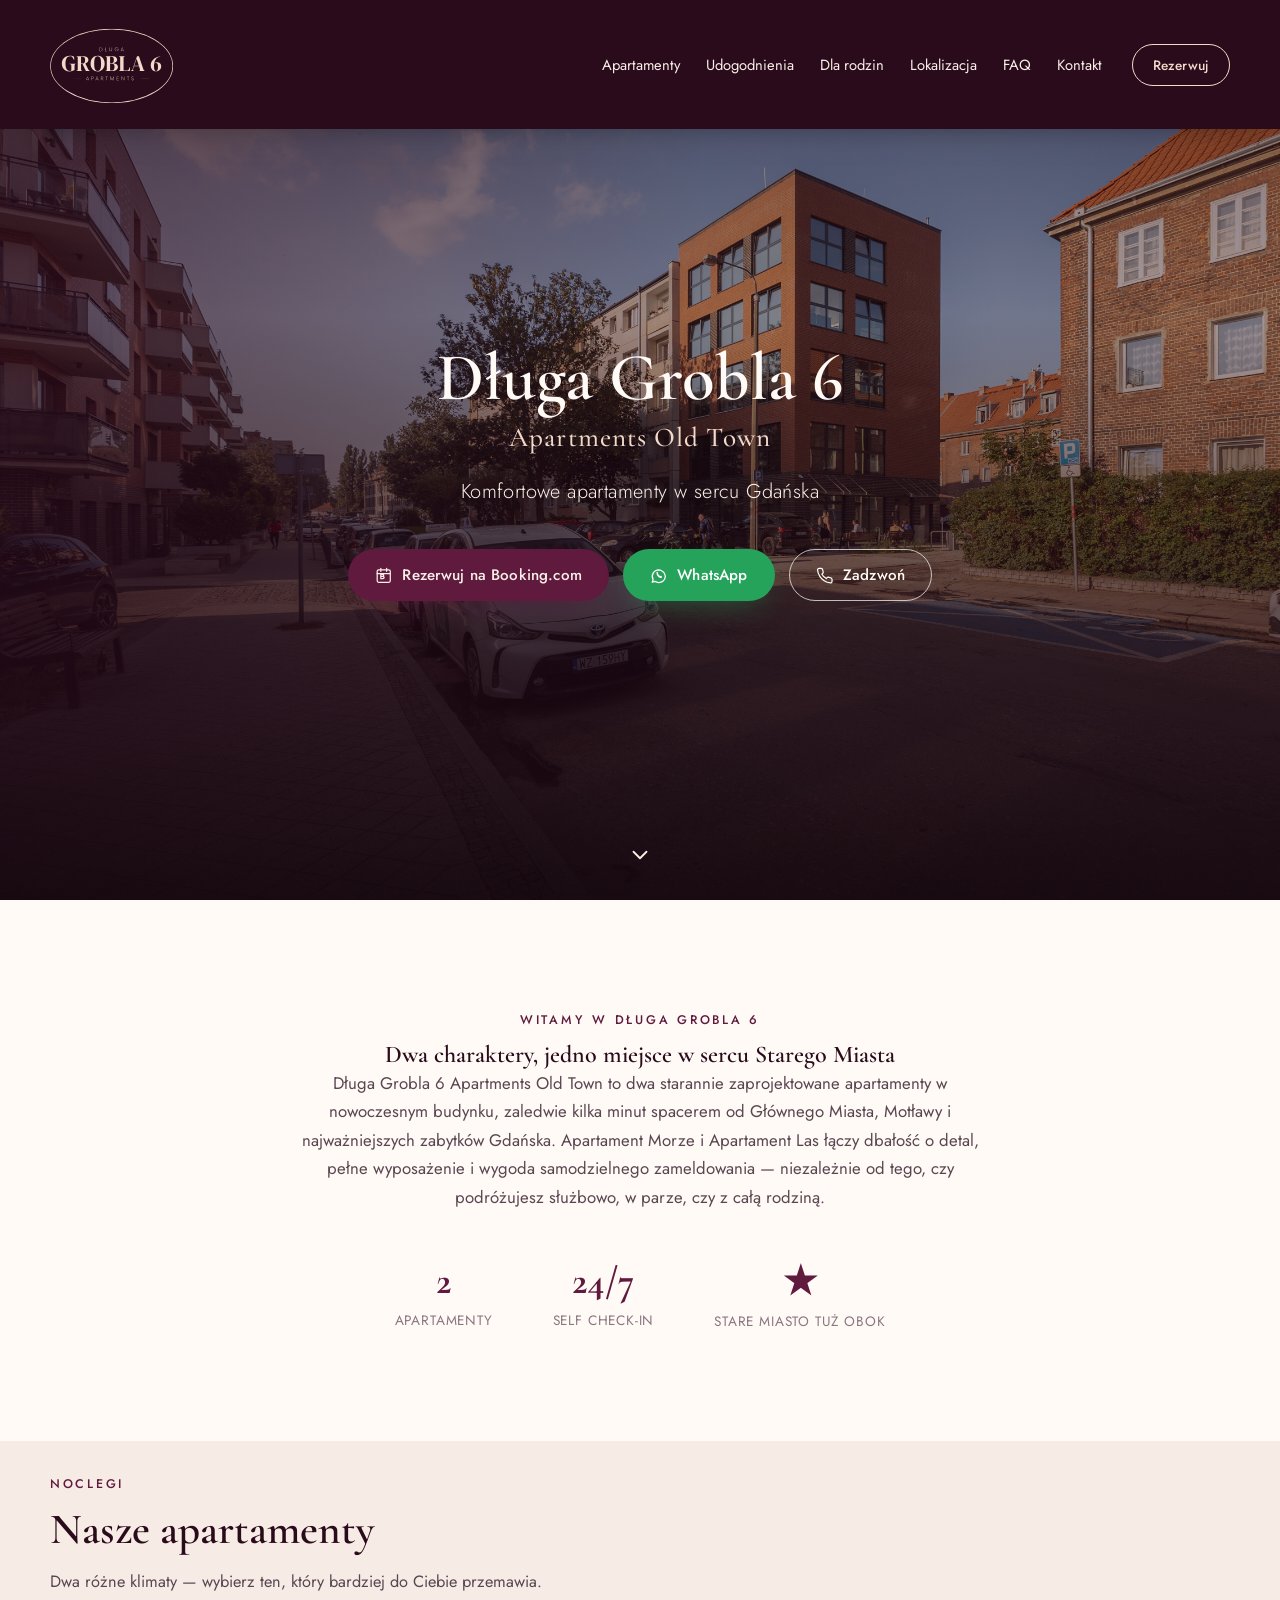
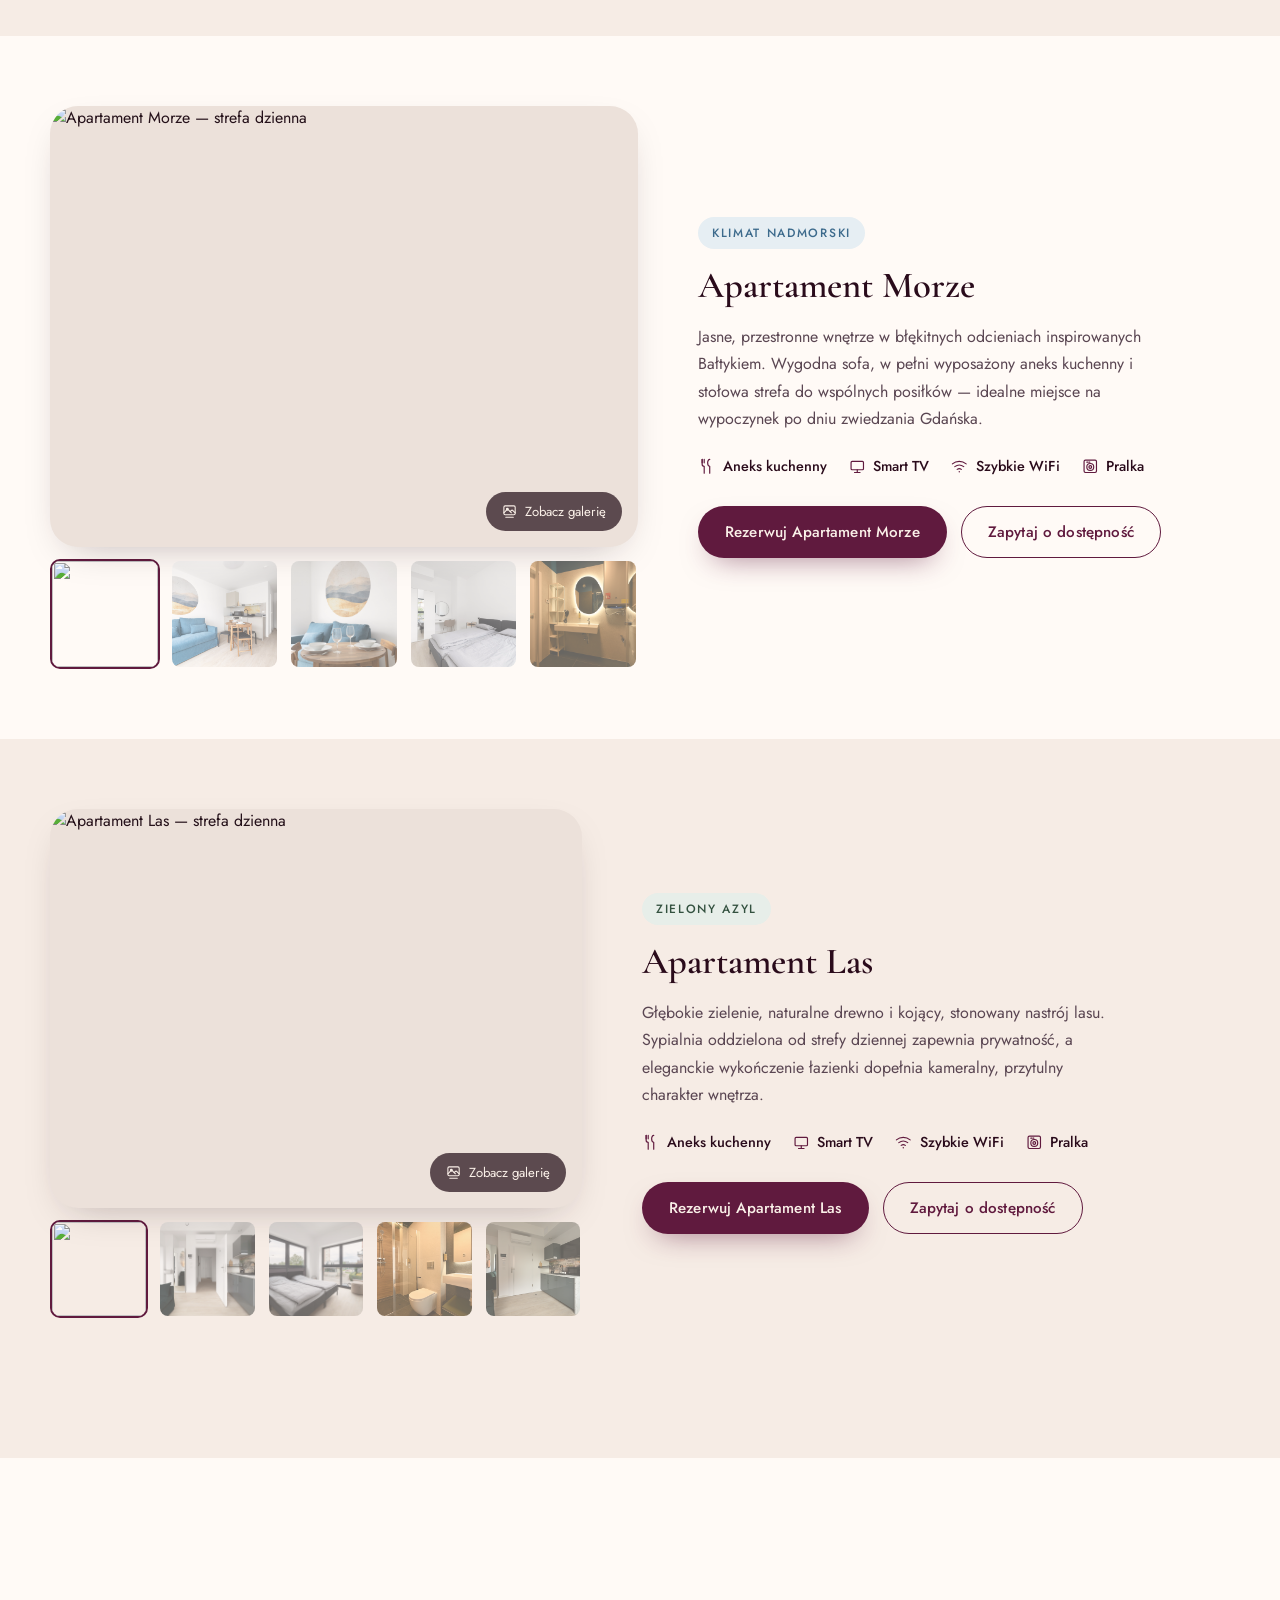
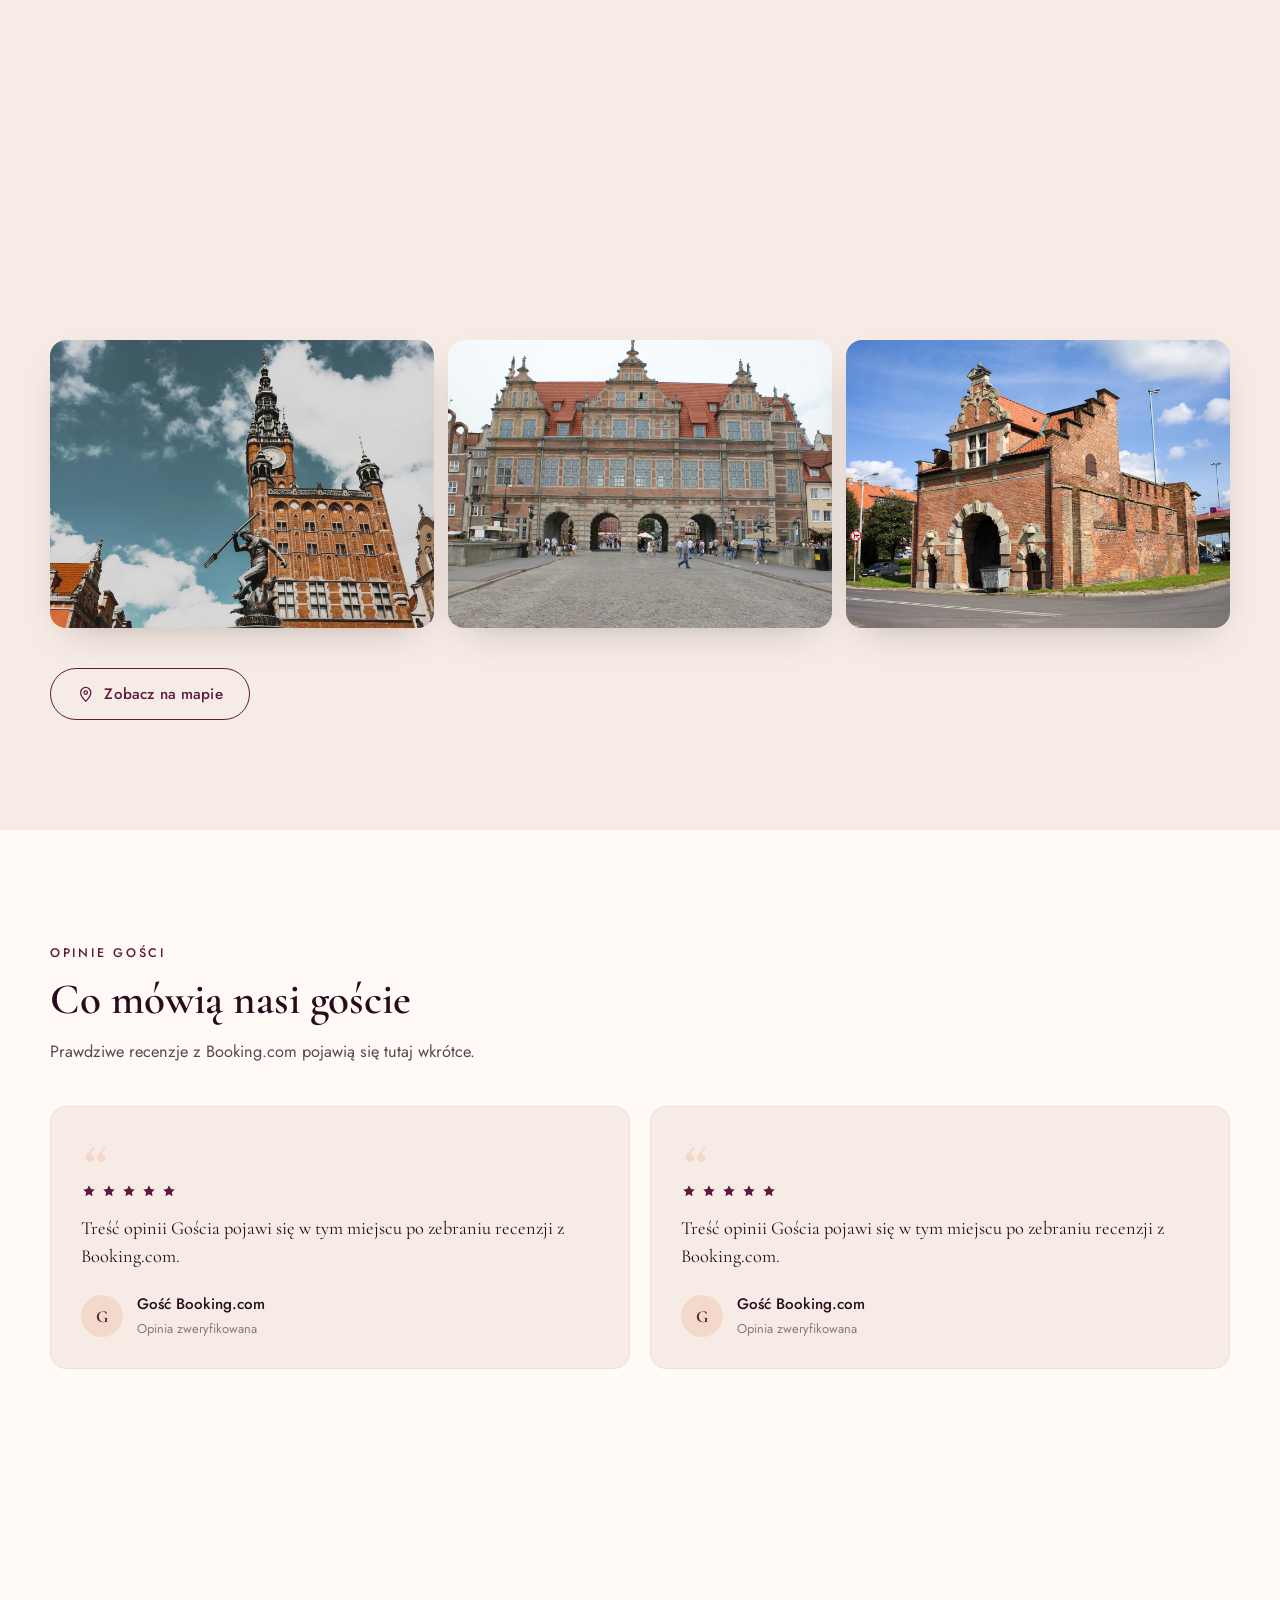
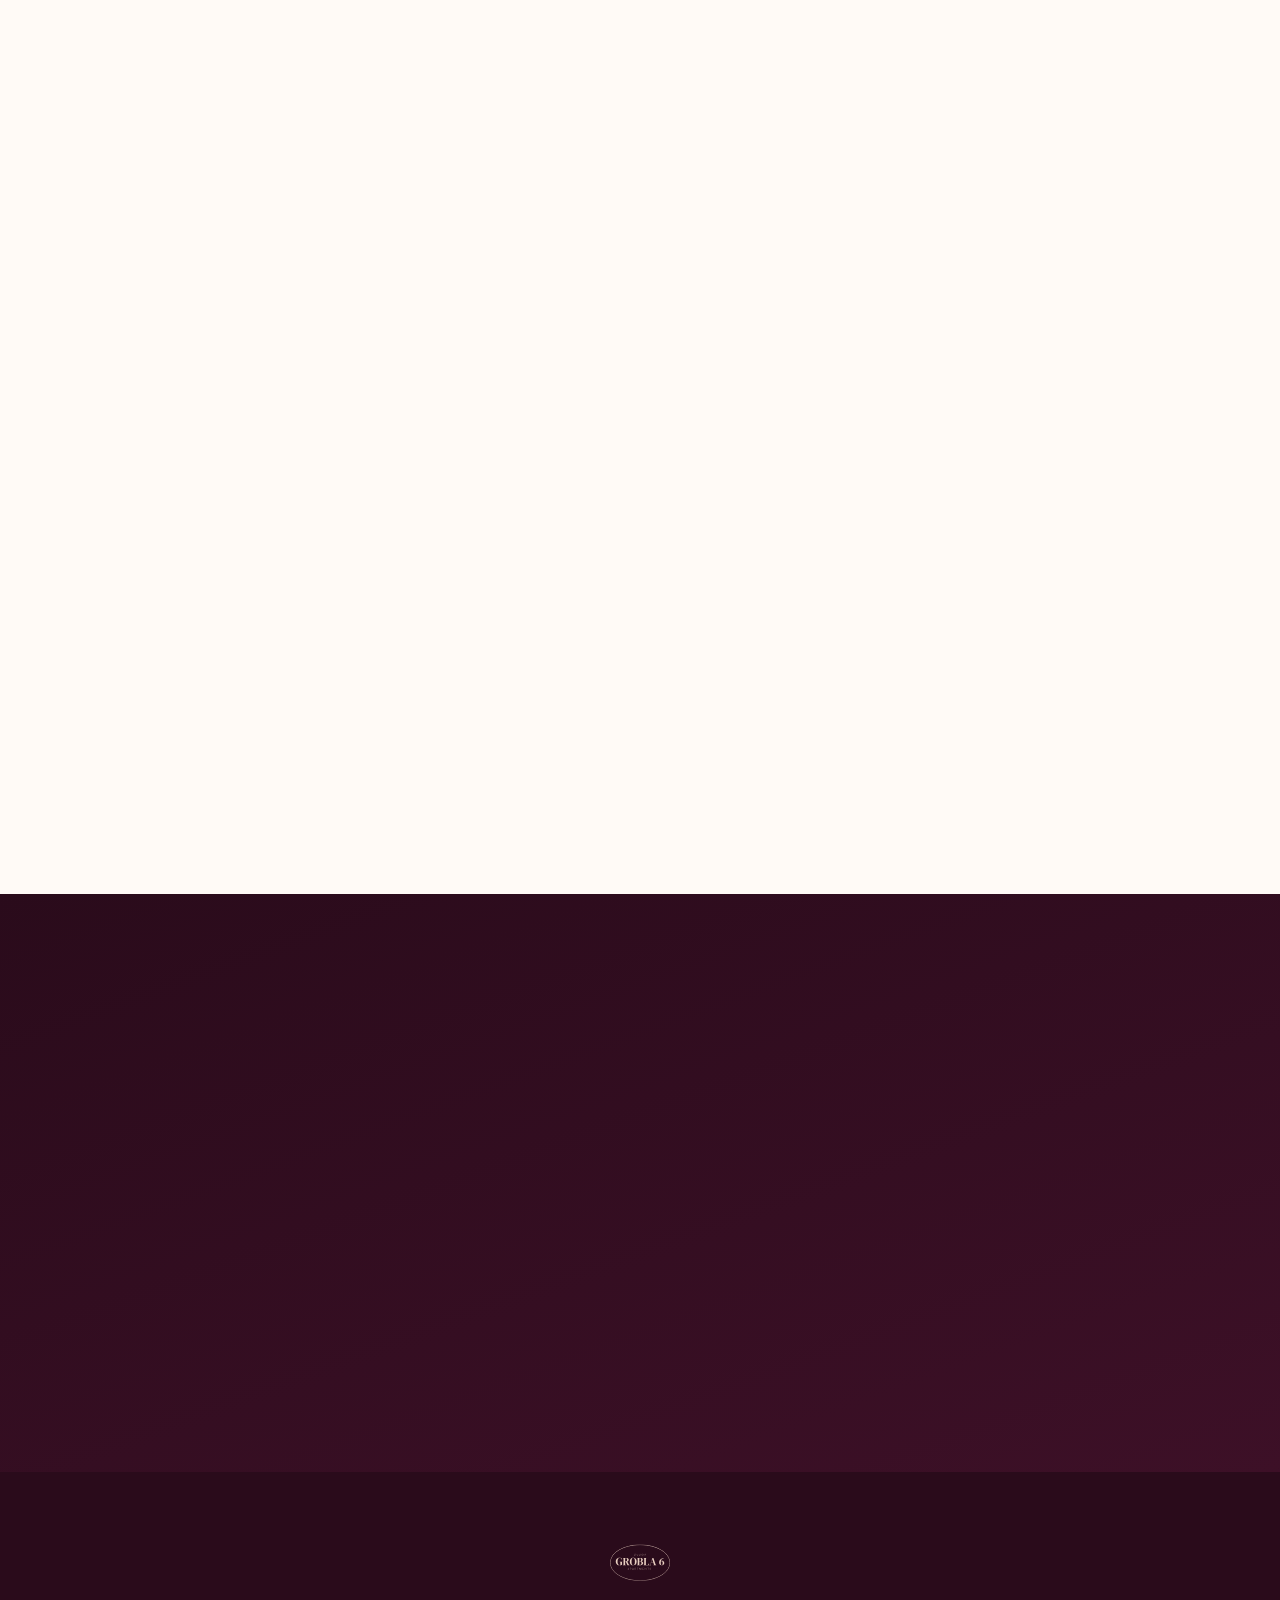
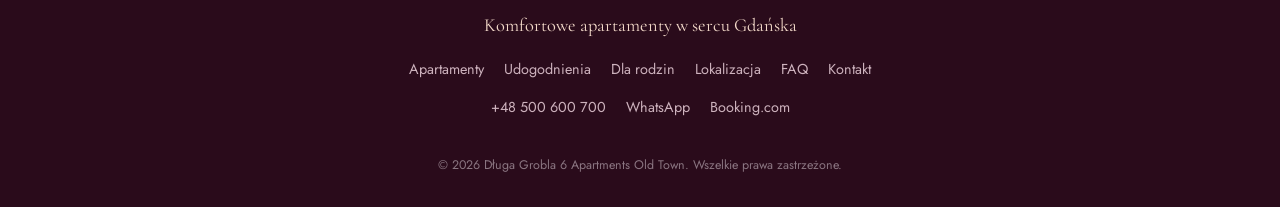
==== index.html @ b775ab1f "Final production version Co-Authored-By: Claude Sonnet 5 <noreply@anthropic.com> Claude-Session: htt" ====
<!DOCTYPE html>
<html lang="pl">
<head>
<meta charset="UTF-8">
<meta name="viewport" content="width=device-width, initial-scale=1.0">
<title>Długa Grobla 6 Apartments Old Town — Apartamenty w centrum Gdańska</title>
<meta name="description" content="Komfortowe apartamenty Morze i Las w sercu Starego Miasta w Gdańsku. W pełni wyposażone, przyjazne rodzinom, samodzielne zameldowanie. Rezerwuj bezpośrednio lub przez Booking.com.">
<meta name="theme-color" content="#601a3e">
<link rel="icon" type="image/png" href="assets/images/logo/Purple.png">
<link rel="preconnect" href="https://fonts.googleapis.com">
<link rel="preconnect" href="https://fonts.gstatic.com" crossorigin>
<link href="https://fonts.googleapis.com/css2?family=Cormorant+Garamond:wght@500;600;700&family=Jost:wght@300;400;500;600&display=swap" rel="stylesheet">
<link rel="stylesheet" href="assets/css/style.css">

<meta property="og:title" content="Długa Grobla 6 Apartments Old Town">
<meta property="og:description" content="Komfortowe apartamenty w sercu Gdańska. Apartament Morze i Apartament Las — w pełni wyposażone, przyjazne rodzinom.">
<meta property="og:image" content="assets/images/hero/_RT_3833.JPG">
<meta property="og:type" content="website">
</head>
<body>

<!-- Sprite ikon SVG -->
<svg width="0" height="0" style="position:absolute" aria-hidden="true">
<defs>
<symbol id="icon-menu" viewBox="0 0 24 24"><line x1="3" y1="6" x2="21" y2="6"/><line x1="3" y1="12" x2="21" y2="12"/><line x1="3" y1="18" x2="21" y2="18"/></symbol>
<symbol id="icon-close" viewBox="0 0 24 24"><line x1="5" y1="5" x2="19" y2="19"/><line x1="19" y1="5" x2="5" y2="19"/></symbol>
<symbol id="icon-chevron" viewBox="0 0 24 24"><polyline points="6 9 12 15 18 9"/></symbol>
<symbol id="icon-arrow-left" viewBox="0 0 24 24"><polyline points="15 18 9 12 15 6"/></symbol>
<symbol id="icon-arrow-right" viewBox="0 0 24 24"><polyline points="9 18 15 12 9 6"/></symbol>
<symbol id="icon-phone" viewBox="0 0 24 24"><path d="M22 16.92v3a2 2 0 0 1-2.18 2 19.79 19.79 0 0 1-8.63-3.07 19.5 19.5 0 0 1-6-6 19.79 19.79 0 0 1-3.07-8.67A2 2 0 0 1 4.11 2h3a2 2 0 0 1 2 1.72c.127.96.362 1.903.7 2.81a2 2 0 0 1-.45 2.11L8.09 9.91a16 16 0 0 0 6 6l1.27-1.27a2 2 0 0 1 2.11-.45c.907.338 1.85.573 2.81.7A2 2 0 0 1 22 16.92z"/></symbol>
<symbol id="icon-whatsapp" viewBox="0 0 24 24"><path d="M17.6 6.32A8.86 8.86 0 0 0 12.05 4a8.94 8.94 0 0 0-7.75 13.4L3 21l3.72-1.27a8.9 8.9 0 0 0 5.33 1.76A8.94 8.94 0 0 0 21 12.55a8.87 8.87 0 0 0-3.4-6.23z" stroke-linecap="round" stroke-linejoin="round" fill="none"/><path d="M9 8.5c0 3.5 3 6.5 6.5 6.5.6 0 1-.5.9-1l-.3-1.3a.9.9 0 0 0-.9-.7l-1.2.2a5 5 0 0 1-3-3l.2-1.2a.9.9 0 0 0-.7-.9L9.9 6.6c-.5-.1-1 .3-1 .9z" fill="currentColor" stroke="none"/></symbol>
<symbol id="icon-booking" viewBox="0 0 24 24"><rect x="3" y="4" width="18" height="17" rx="2"/><line x1="3" y1="9" x2="21" y2="9"/><line x1="8" y1="2" x2="8" y2="6"/><line x1="16" y1="2" x2="16" y2="6"/><path d="M8 13h3a1.5 1.5 0 0 1 0 3H8v-6h2.5a1.5 1.5 0 0 1 0 3" fill="none"/></symbol>
<symbol id="icon-wifi" viewBox="0 0 24 24"><path d="M2 8.5a16 16 0 0 1 20 0" fill="none"/><path d="M5.5 12.5a11 11 0 0 1 13 0" fill="none"/><path d="M9 16.5a5.5 5.5 0 0 1 6 0" fill="none"/><circle cx="12" cy="20" r="1" fill="currentColor" stroke="none"/></symbol>
<symbol id="icon-tv" viewBox="0 0 24 24"><rect x="3" y="5" width="18" height="12" rx="1.5"/><line x1="8" y1="21" x2="16" y2="21"/><line x1="12" y1="17" x2="12" y2="21"/></symbol>
<symbol id="icon-kitchen" viewBox="0 0 24 24"><path d="M6 2v7a3 3 0 0 0 3 3v10" fill="none"/><path d="M6 2v5M9 2v5" fill="none"/><path d="M17 2c-1.7 0-3 2-3 5s1.3 5 3 5v10" fill="none"/></symbol>
<symbol id="icon-washer" viewBox="0 0 24 24"><rect x="3" y="3" width="18" height="18" rx="2"/><circle cx="12" cy="13" r="5"/><circle cx="12" cy="13" r="2"/><line x1="7" y1="6" x2="8.3" y2="6"/><line x1="10" y1="6" x2="11.3" y2="6"/></symbol>
<symbol id="icon-parking" viewBox="0 0 24 24"><rect x="3" y="3" width="18" height="18" rx="2"/><path d="M9 16V8h3.2a2.6 2.6 0 0 1 0 5.2H9" fill="none"/></symbol>
<symbol id="icon-key" viewBox="0 0 24 24"><circle cx="8" cy="8" r="4.5"/><path d="M11.2 11.2 21 21M17 17l2-2M14 14l2-2" fill="none"/></symbol>
<symbol id="icon-crib" viewBox="0 0 24 24"><path d="M3 10c2-3 16-3 18 0" fill="none"/><path d="M4 10v9M20 10v9" fill="none"/><path d="M2 19h20" fill="none"/><path d="M7 10V6M12 10V4M17 10V6" fill="none"/></symbol>
<symbol id="icon-bath" viewBox="0 0 24 24"><path d="M4 12h16v2a5 5 0 0 1-5 5H9a5 5 0 0 1-5-5v-2z" fill="none"/><path d="M4 12V9a2 2 0 0 1 2-2" fill="none"/><path d="M2 12h1M21 12h1" fill="none"/><line x1="8" y1="19" x2="8" y2="21"/><line x1="16" y1="19" x2="16" y2="21"/></symbol>
<symbol id="icon-highchair" viewBox="0 0 24 24"><path d="M7 3v7M14 3v7" fill="none"/><path d="M5 10h11l-1.5 4h-8L5 10z" fill="none"/><path d="M6.5 14 5 21M13.5 14 15 21" fill="none"/><line x1="7" y1="6.5" x2="10" y2="6.5"/></symbol>
<symbol id="icon-bedding" viewBox="0 0 24 24"><path d="M3 18v-6a5 5 0 0 1 5-5h4a5 5 0 0 1 5 5v6" fill="none"/><path d="M2 18h20v2H2z" fill="none"/><path d="M3 13h18" fill="none"/></symbol>
<symbol id="icon-pin" viewBox="0 0 24 24"><path d="M12 21s7-6.7 7-12a7 7 0 0 0-14 0c0 5.3 7 12 7 12z" fill="none"/><circle cx="12" cy="9" r="2.4"/></symbol>
<symbol id="icon-plus" viewBox="0 0 24 24"><line x1="12" y1="5" x2="12" y2="19"/><line x1="5" y1="12" x2="19" y2="12"/></symbol>
<symbol id="icon-gallery" viewBox="0 0 24 24"><rect x="3" y="3" width="18" height="14" rx="2" fill="none"/><circle cx="8.5" cy="8.5" r="1.5"/><path d="M3 14l4.5-4.5a2 2 0 0 1 2.8 0L15 14" fill="none"/><path d="M13 12l1.6-1.6a2 2 0 0 1 2.8 0L21 14" fill="none"/><line x1="6" y1="21" x2="18" y2="21"/></symbol>
<symbol id="icon-ac" viewBox="0 0 24 24"><rect x="2.5" y="5" width="19" height="7" rx="2" fill="none"/><path d="M6 15.5 4.5 17.5M10 15.5 9 18M14 15.5l1 2.5M18 15.5l1.5 2" fill="none"/><path d="M6 8.5h9M6 10.5h5" fill="none"/></symbol>
<symbol id="icon-star" viewBox="0 0 24 24"><path d="M12 3.5l2.65 5.37 5.93.86-4.29 4.18 1.01 5.9L12 17.02l-5.3 2.79 1.01-5.9L3.42 9.73l5.93-.86L12 3.5z" fill="currentColor" stroke="none"/></symbol>
<symbol id="icon-quote" viewBox="0 0 24 24"><path d="M7 8.5c-2 .6-3.2 2.3-3.2 4.7 0 2.2 1.5 3.8 3.5 3.8 1.9 0 3.3-1.4 3.3-3.3 0-1.7-1.1-3-2.7-3.2C8.1 8.7 9 7.4 11 6.6L9.7 5C8.5 5.5 7.6 6 7 8.5z" fill="currentColor" stroke="none"/><path d="M16 8.5c-2 .6-3.2 2.3-3.2 4.7 0 2.2 1.5 3.8 3.5 3.8 1.9 0 3.3-1.4 3.3-3.3 0-1.7-1.1-3-2.7-3.2 0.2-1.8 1.1-3.1 3.1-3.9L18.7 5c-1.2.5-2.1 1-2.7 3.5z" fill="currentColor" stroke="none"/></symbol>
</defs>
</svg>

<a class="skip-link" href="#main">Przejdź do treści</a>

<header class="site-header" id="siteHeader">
  <div class="container header-inner">
    <a href="#home" class="brand" aria-label="Długa Grobla 6 Apartments Old Town — strona główna">
      <img src="assets/images/logo/Ivory.svg" alt="Długa Grobla 6 Apartments Old Town" class="brand-logo">
    </a>

    <nav class="main-nav" id="mainNav" aria-label="Nawigacja główna">
      <ul>
        <li><a href="#apartments">Apartamenty</a></li>
        <li><a href="#amenities">Udogodnienia</a></li>
        <li><a href="#family">Dla rodzin</a></li>
        <li><a href="#location">Lokalizacja</a></li>
        <li><a href="#faq">FAQ</a></li>
        <li><a href="#contact">Kontakt</a></li>
      </ul>
      <a href="https://www.booking.com/searchresults.html?ss=D%C5%82uga+Grobla+6+Apartments+Old+Town+Gda%C5%84sk" class="btn btn-sm btn-outline-nav" target="_blank" rel="noopener">Rezerwuj</a>
    </nav>

    <button class="nav-toggle" id="navToggle" aria-label="Otwórz menu" aria-expanded="false" aria-controls="mainNav">
      <svg class="icon"><use href="#icon-menu"></use></svg>
    </button>
  </div>
</header>

<div class="nav-scrim" id="navScrim"></div>

<main id="main">

  <!-- HERO -->
  <section class="hero" id="home">
    <div class="hero-media">
      <img src="assets/images/hero/_RT_3833.JPG" alt="Budynek Długa Grobla 6 w Gdańsku" class="hero-img" fetchpriority="high">
      <div class="hero-overlay"></div>
    </div>

    <div class="container hero-content">
      <h1 class="hero-title reveal" data-reveal>Długa Grobla 6<span>Apartments Old Town</span></h1>
      <p class="hero-subtitle reveal" data-reveal>Komfortowe apartamenty w sercu Gdańska</p>

      <div class="hero-actions reveal" data-reveal>
        <a href="https://www.booking.com/searchresults.html?ss=D%C5%82uga+Grobla+6+Apartments+Old+Town+Gda%C5%84sk" class="btn btn-primary" target="_blank" rel="noopener">
          <svg class="icon"><use href="#icon-booking"></use></svg>
          Rezerwuj na Booking.com
        </a>
        <a href="https://wa.me/48500600700" class="btn btn-whatsapp" target="_blank" rel="noopener">
          <svg class="icon"><use href="#icon-whatsapp"></use></svg>
          WhatsApp
        </a>
        <a href="tel:+48500600700" class="btn btn-outline">
          <svg class="icon"><use href="#icon-phone"></use></svg>
          Zadzwoń
        </a>
      </div>
    </div>

    <a href="#intro" class="scroll-cue" aria-label="Przewiń w dół">
      <svg class="icon"><use href="#icon-chevron"></use></svg>
    </a>
  </section>

  <!-- INTRO / STRIP -->
  <section class="intro" id="intro">
    <div class="container intro-inner">
      <p class="eyebrow reveal" data-reveal>Witamy w Długa Grobla 6</p>
      <h2 class="reveal" data-reveal>Dwa charaktery, jedno miejsce w sercu Starego Miasta</h2>
      <p class="intro-text reveal" data-reveal>
        Długa Grobla 6 Apartments Old Town to dwa starannie zaprojektowane apartamenty
        w nowoczesnym budynku, zaledwie kilka minut spacerem od Głównego Miasta,
        Motławy i najważniejszych zabytków Gdańska. Apartament Morze i Apartament Las
        łączy dbałość o detal, pełne wyposażenie i wygoda samodzielnego zameldowania
        — niezależnie od tego, czy podróżujesz służbowo, w parze, czy z całą rodziną.
      </p>
      <div class="intro-stats">
        <div class="stat reveal" data-reveal>
          <span class="stat-num">2</span>
          <span class="stat-label">Apartamenty</span>
        </div>
        <div class="stat reveal" data-reveal>
          <span class="stat-num">24/7</span>
          <span class="stat-label">Self check-in</span>
        </div>
        <div class="stat reveal" data-reveal>
          <span class="stat-num">★</span>
          <span class="stat-label">Stare Miasto tuż obok</span>
        </div>
      </div>
    </div>
  </section>

  <!-- APARTAMENTY -->
  <section class="apartments" id="apartments">
    <div class="container">
      <p class="eyebrow reveal" data-reveal>Noclegi</p>
      <h2 class="section-title reveal" data-reveal>Nasze apartamenty</h2>
      <p class="section-lead reveal" data-reveal>Dwa różne klimaty — wybierz ten, który bardziej do Ciebie przemawia.</p>
    </div>

    <!-- Apartament Morze -->
    <article class="apt-card reveal" data-reveal id="apartament-morze">
      <div class="container apt-grid">
        <div class="apt-gallery" data-gallery="morze">
          <div class="apt-gallery-main">
            <img src="assets/images/morze/FOT_2403_g%C5%82o%CC%81wne.JPG" alt="Apartament Morze — strefa dzienna" class="apt-main-img" data-index="0" loading="lazy">
            <button class="gallery-open" data-open-lightbox="morze" data-open-index="0" aria-label="Otwórz galerię Apartamentu Morze">
              <svg class="icon"><use href="#icon-gallery"></use></svg> Zobacz galerię
            </button>
          </div>
          <div class="apt-thumbs">
            <button class="apt-thumb is-active" data-src="assets/images/morze/FOT_2403_g%C5%82o%CC%81wne.JPG" data-index="0" aria-label="Zdjęcie 1"><img src="assets/images/morze/FOT_2403_g%C5%82o%CC%81wne.JPG" alt="" loading="lazy"></button>
            <button class="apt-thumb" data-src="assets/images/morze/_RT_3499.JPG" data-index="1" aria-label="Zdjęcie 2"><img src="assets/images/morze/_RT_3499.JPG" alt="" loading="lazy"></button>
            <button class="apt-thumb" data-src="assets/images/morze/_RT_3509.JPG" data-index="2" aria-label="Zdjęcie 3"><img src="assets/images/morze/_RT_3509.JPG" alt="" loading="lazy"></button>
            <button class="apt-thumb" data-src="assets/images/morze/_RT_3549.JPG" data-index="3" aria-label="Zdjęcie 4"><img src="assets/images/morze/_RT_3549.JPG" alt="" loading="lazy"></button>
            <button class="apt-thumb" data-src="assets/images/morze/FOT_2472.JPG" data-index="4" aria-label="Zdjęcie 5"><img src="assets/images/morze/FOT_2472.JPG" alt="" loading="lazy"></button>
          </div>
        </div>

        <div class="apt-content">
          <span class="apt-badge apt-badge-morze">Klimat nadmorski</span>
          <h3>Apartament Morze</h3>
          <p>
            Jasne, przestronne wnętrze w błękitnych odcieniach inspirowanych Bałtykiem.
            Wygodna sofa, w pełni wyposażony aneks kuchenny i stołowa strefa do wspólnych
            posiłków — idealne miejsce na wypoczynek po dniu zwiedzania Gdańska.
          </p>
          <ul class="apt-features">
            <li><svg class="icon"><use href="#icon-kitchen"></use></svg>Aneks kuchenny</li>
            <li><svg class="icon"><use href="#icon-tv"></use></svg>Smart TV</li>
            <li><svg class="icon"><use href="#icon-wifi"></use></svg>Szybkie WiFi</li>
            <li><svg class="icon"><use href="#icon-washer"></use></svg>Pralka</li>
          </ul>
          <div class="apt-actions">
            <a href="https://www.booking.com/searchresults.html?ss=D%C5%82uga+Grobla+6+Apartments+Old+Town+Gda%C5%84sk" class="btn btn-primary" target="_blank" rel="noopener">Rezerwuj Apartament Morze</a>
            <a href="#contact" class="btn btn-ghost">Zapytaj o dostępność</a>
          </div>
        </div>
      </div>
    </article>

    <!-- Apartament Las -->
    <article class="apt-card apt-card-alt reveal" data-reveal id="apartament-las">
      <div class="container apt-grid">
        <div class="apt-content">
          <span class="apt-badge apt-badge-las">Zielony azyl</span>
          <h3>Apartament Las</h3>
          <p>
            Głębokie zielenie, naturalne drewno i kojący, stonowany nastrój lasu.
            Sypialnia oddzielona od strefy dziennej zapewnia prywatność, a eleganckie
            wykończenie łazienki dopełnia kameralny, przytulny charakter wnętrza.
          </p>
          <ul class="apt-features">
            <li><svg class="icon"><use href="#icon-kitchen"></use></svg>Aneks kuchenny</li>
            <li><svg class="icon"><use href="#icon-tv"></use></svg>Smart TV</li>
            <li><svg class="icon"><use href="#icon-wifi"></use></svg>Szybkie WiFi</li>
            <li><svg class="icon"><use href="#icon-washer"></use></svg>Pralka</li>
          </ul>
          <div class="apt-actions">
            <a href="https://www.booking.com/searchresults.html?ss=D%C5%82uga+Grobla+6+Apartments+Old+Town+Gda%C5%84sk" class="btn btn-primary" target="_blank" rel="noopener">Rezerwuj Apartament Las</a>
            <a href="#contact" class="btn btn-ghost">Zapytaj o dostępność</a>
          </div>
        </div>

        <div class="apt-gallery" data-gallery="las">
          <div class="apt-gallery-main">
            <img src="assets/images/las/%20_RT_3611_g%C5%82o%CC%81wne.JPG" alt="Apartament Las — strefa dzienna" class="apt-main-img" data-index="0" loading="lazy">
            <button class="gallery-open" data-open-lightbox="las" data-open-index="0" aria-label="Otwórz galerię Apartamentu Las">
              <svg class="icon"><use href="#icon-gallery"></use></svg> Zobacz galerię
            </button>
          </div>
          <div class="apt-thumbs">
            <button class="apt-thumb is-active" data-src="assets/images/las/%20_RT_3611_g%C5%82o%CC%81wne.JPG" data-index="0" aria-label="Zdjęcie 1"><img src="assets/images/las/%20_RT_3611_g%C5%82o%CC%81wne.JPG" alt="" loading="lazy"></button>
            <button class="apt-thumb" data-src="assets/images/las/_RT_3633.JPG" data-index="1" aria-label="Zdjęcie 2"><img src="assets/images/las/_RT_3633.JPG" alt="" loading="lazy"></button>
            <button class="apt-thumb" data-src="assets/images/las/_RT_3647.JPG" data-index="2" aria-label="Zdjęcie 3"><img src="assets/images/las/_RT_3647.JPG" alt="" loading="lazy"></button>
            <button class="apt-thumb" data-src="assets/images/las/FOT_2241.JPG" data-index="3" aria-label="Zdjęcie 4"><img src="assets/images/las/FOT_2241.JPG" alt="" loading="lazy"></button>
            <button class="apt-thumb" data-src="assets/images/las/FOT_2316.JPG" data-index="4" aria-label="Zdjęcie 5"><img src="assets/images/las/FOT_2316.JPG" alt="" loading="lazy"></button>
          </div>
        </div>
      </div>
    </article>
  </section>

  <!-- UDOGODNIENIA -->
  <section class="amenities" id="amenities">
    <div class="container">
      <p class="eyebrow reveal" data-reveal>Wyposażenie</p>
      <h2 class="section-title reveal" data-reveal>Udogodnienia</h2>
      <p class="section-lead reveal" data-reveal>Wszystko, czego potrzebujesz, żeby poczuć się jak u siebie.</p>

      <div class="amenities-grid">
        <div class="amenity-card reveal" data-reveal>
          <div class="amenity-icon"><svg class="icon"><use href="#icon-wifi"></use></svg></div>
          <h3>WiFi</h3>
          <p>Szybki, bezprzewodowy internet w całym apartamencie.</p>
        </div>
        <div class="amenity-card reveal" data-reveal>
          <div class="amenity-icon"><svg class="icon"><use href="#icon-tv"></use></svg></div>
          <h3>Smart TV</h3>
          <p>Duży telewizor z dostępem do serwisów streamingowych.</p>
        </div>
        <div class="amenity-card reveal" data-reveal>
          <div class="amenity-icon"><svg class="icon"><use href="#icon-kitchen"></use></svg></div>
          <h3>W pełni wyposażona kuchnia</h3>
          <p>Wszystkie sprzęty i naczynia potrzebne do przygotowania posiłków.</p>
        </div>
        <div class="amenity-card reveal" data-reveal>
          <div class="amenity-icon"><svg class="icon"><use href="#icon-ac"></use></svg></div>
          <h3>Klimatyzacja</h3>
          <p>Komfortowa temperatura o każdej porze roku.</p>
        </div>
        <div class="amenity-card reveal" data-reveal>
          <div class="amenity-icon"><svg class="icon"><use href="#icon-parking"></use></svg></div>
          <h3>Parking przy ulicy</h3>
          <p>Miejsca postojowe w pobliżu budynku.</p>
        </div>
        <div class="amenity-card reveal" data-reveal>
          <div class="amenity-icon"><svg class="icon"><use href="#icon-key"></use></svg></div>
          <h3>Samodzielne zameldowanie</h3>
          <p>Elastyczny przyjazd o dowolnej porze, bez oczekiwania na recepcję.</p>
        </div>
      </div>
    </div>
  </section>

  <!-- DLA RODZIN -->
  <section class="family" id="family">
    <div class="container">
      <p class="eyebrow reveal" data-reveal>Podróż z dzieckiem</p>
      <h2 class="section-title reveal" data-reveal>Dla rodzin</h2>
      <p class="section-lead reveal" data-reveal>Zadbaliśmy o to, aby pobyt z najmłodszymi był wygodny — na życzenie udostępniamy:</p>

      <div class="family-grid">
        <div class="family-card reveal" data-reveal>
          <div class="family-icon"><svg class="icon"><use href="#icon-crib"></use></svg></div>
          <h3>Łóżeczko</h3>
        </div>
        <div class="family-card reveal" data-reveal>
          <div class="family-icon"><svg class="icon"><use href="#icon-bath"></use></svg></div>
          <h3>Wanienka</h3>
        </div>
        <div class="family-card reveal" data-reveal>
          <div class="family-icon"><svg class="icon"><use href="#icon-highchair"></use></svg></div>
          <h3>Krzesełko do karmienia</h3>
        </div>
        <div class="family-card reveal" data-reveal>
          <div class="family-icon"><svg class="icon"><use href="#icon-bedding"></use></svg></div>
          <h3>Pościel dziecięca</h3>
        </div>
      </div>
      <p class="family-note reveal" data-reveal>Prosimy o informację o potrzebnym wyposażeniu przy dokonywaniu rezerwacji.</p>
    </div>
  </section>

  <!-- LOKALIZACJA -->
  <section class="location" id="location">
    <div class="container">
      <p class="eyebrow reveal" data-reveal>Gdzie nas znajdziesz</p>
      <h2 class="section-title reveal" data-reveal>Lokalizacja</h2>
      <p class="section-lead reveal" data-reveal>
        Apartamenty znajdują się przy ulicy Długa Grobla, w bliskim sąsiedztwie
        Głównego Miasta — historycznego serca Gdańska. Stąd zaledwie kilka minut
        spacerem do Długiego Targu, Żurawia, bulwaru nad Motławą oraz licznych
        restauracji, kawiarni i sklepów. To doskonała baza wypadowa zarówno na
        zwiedzanie zabytków, jak i wieczorne spacery nad wodą.
      </p>

      <div class="location-gallery" data-gallery="okolica">
        <button class="loc-photo reveal" data-reveal data-open-lightbox="okolica" data-open-index="0">
          <img src="assets/images/okolica/1.png" alt="Okolica — Stare Miasto w Gdańsku" loading="lazy">
        </button>
        <button class="loc-photo reveal" data-reveal data-open-lightbox="okolica" data-open-index="1">
          <img src="assets/images/okolica/2.png" alt="Okolica — Żuraw i nabrzeże Motławy" loading="lazy">
        </button>
        <button class="loc-photo reveal" data-reveal data-open-lightbox="okolica" data-open-index="2">
          <img src="assets/images/okolica/3.png" alt="Okolica — zabytkowa architektura Gdańska" loading="lazy">
        </button>
        <button class="loc-photo reveal" data-reveal data-open-lightbox="okolica" data-open-index="3">
          <img src="assets/images/okolica/4.png" alt="Okolica — uliczki Głównego Miasta" loading="lazy">
        </button>
        <button class="loc-photo reveal" data-reveal data-open-lightbox="okolica" data-open-index="4">
          <img src="assets/images/okolica/6.png" alt="Okolica — bulwar nad Motławą" loading="lazy">
        </button>
        <button class="loc-photo reveal" data-reveal data-open-lightbox="okolica" data-open-index="5">
          <img src="assets/images/okolica/7.png" alt="Okolica — widok na Stare Miasto" loading="lazy">
        </button>
      </div>

      <div class="location-cta reveal" data-reveal>
        <a href="https://www.google.com/maps/search/?api=1&query=D%C5%82uga+Grobla+6%2C+Gda%C5%84sk" class="btn btn-outline" target="_blank" rel="noopener">
          <svg class="icon"><use href="#icon-pin"></use></svg>
          Zobacz na mapie
        </a>
      </div>
    </div>
  </section>

  <!-- OPINIE GOŚCI -->
  <!-- Miejsce na 4 prawdziwe opinie z Booking.com — podmień poniższe treści, imiona i daty na rzeczywiste recenzje gości. -->
  <section class="reviews" id="reviews">
    <div class="container">
      <p class="eyebrow reveal" data-reveal>Opinie gości</p>
      <h2 class="section-title reveal" data-reveal>Co mówią nasi goście</h2>
      <p class="section-lead reveal" data-reveal>Prawdziwe recenzje z Booking.com pojawią się tutaj wkrótce.</p>

      <div class="reviews-grid">
        <blockquote class="review-card reveal" data-reveal>
          <svg class="icon review-quote"><use href="#icon-quote"></use></svg>
          <div class="review-stars" aria-label="Ocena 5 na 5">
            <svg class="icon"><use href="#icon-star"></use></svg>
            <svg class="icon"><use href="#icon-star"></use></svg>
            <svg class="icon"><use href="#icon-star"></use></svg>
            <svg class="icon"><use href="#icon-star"></use></svg>
            <svg class="icon"><use href="#icon-star"></use></svg>
          </div>
          <p class="review-text">Treść opinii Gościa pojawi się w tym miejscu po zebraniu recenzji z Booking.com.</p>
          <footer class="review-meta">
            <span class="review-avatar">G</span>
            <div>
              <p class="review-name">Gość Booking.com</p>
              <p class="review-source">Opinia zweryfikowana</p>
            </div>
          </footer>
        </blockquote>

        <blockquote class="review-card reveal" data-reveal>
          <svg class="icon review-quote"><use href="#icon-quote"></use></svg>
          <div class="review-stars" aria-label="Ocena 5 na 5">
            <svg class="icon"><use href="#icon-star"></use></svg>
            <svg class="icon"><use href="#icon-star"></use></svg>
            <svg class="icon"><use href="#icon-star"></use></svg>
            <svg class="icon"><use href="#icon-star"></use></svg>
            <svg class="icon"><use href="#icon-star"></use></svg>
          </div>
          <p class="review-text">Treść opinii Gościa pojawi się w tym miejscu po zebraniu recenzji z Booking.com.</p>
          <footer class="review-meta">
            <span class="review-avatar">G</span>
            <div>
              <p class="review-name">Gość Booking.com</p>
              <p class="review-source">Opinia zweryfikowana</p>
            </div>
          </footer>
        </blockquote>

        <blockquote class="review-card reveal" data-reveal>
          <svg class="icon review-quote"><use href="#icon-quote"></use></svg>
          <div class="review-stars" aria-label="Ocena 5 na 5">
            <svg class="icon"><use href="#icon-star"></use></svg>
            <svg class="icon"><use href="#icon-star"></use></svg>
            <svg class="icon"><use href="#icon-star"></use></svg>
            <svg class="icon"><use href="#icon-star"></use></svg>
            <svg class="icon"><use href="#icon-star"></use></svg>
          </div>
          <p class="review-text">Treść opinii Gościa pojawi się w tym miejscu po zebraniu recenzji z Booking.com.</p>
          <footer class="review-meta">
            <span class="review-avatar">G</span>
            <div>
              <p class="review-name">Gość Booking.com</p>
              <p class="review-source">Opinia zweryfikowana</p>
            </div>
          </footer>
        </blockquote>

        <blockquote class="review-card reveal" data-reveal>
          <svg class="icon review-quote"><use href="#icon-quote"></use></svg>
          <div class="review-stars" aria-label="Ocena 5 na 5">
            <svg class="icon"><use href="#icon-star"></use></svg>
            <svg class="icon"><use href="#icon-star"></use></svg>
            <svg class="icon"><use href="#icon-star"></use></svg>
            <svg class="icon"><use href="#icon-star"></use></svg>
            <svg class="icon"><use href="#icon-star"></use></svg>
          </div>
          <p class="review-text">Treść opinii Gościa pojawi się w tym miejscu po zebraniu recenzji z Booking.com.</p>
          <footer class="review-meta">
            <span class="review-avatar">G</span>
            <div>
              <p class="review-name">Gość Booking.com</p>
              <p class="review-source">Opinia zweryfikowana</p>
            </div>
          </footer>
        </blockquote>
      </div>
    </div>
  </section>

  <!-- FAQ -->
  <section class="faq" id="faq">
    <div class="container">
      <p class="eyebrow reveal" data-reveal>Masz pytania?</p>
      <h2 class="section-title reveal" data-reveal>Najczęściej zadawane pytania</h2>

      <div class="faq-list">
        <div class="faq-item reveal" data-reveal>
          <button class="faq-question" aria-expanded="false">
            Jak wygląda zameldowanie?
            <svg class="icon faq-icon"><use href="#icon-plus"></use></svg>
          </button>
          <div class="faq-answer">
            <p>Oferujemy samodzielne zameldowanie (self check-in) o dowolnej porze. Szczegółowe instrukcje dotarcia i odbioru kluczy wysyłamy drogą elektroniczną przed przyjazdem.</p>
          </div>
        </div>

        <div class="faq-item reveal" data-reveal>
          <button class="faq-question" aria-expanded="false">
            Czy w pobliżu jest parking?
            <svg class="icon faq-icon"><use href="#icon-plus"></use></svg>
          </button>
          <div class="faq-answer">
            <p>Tak, w okolicy budynku dostępny jest parking przy ulicy.</p>
          </div>
        </div>

        <div class="faq-item reveal" data-reveal>
          <button class="faq-question" aria-expanded="false">
            Czy apartamenty są przyjazne dzieciom?
            <svg class="icon faq-icon"><use href="#icon-plus"></use></svg>
          </button>
          <div class="faq-answer">
            <p>Tak. Na życzenie udostępniamy łóżeczko, wanienkę, krzesełko do karmienia oraz pościel dziecięcą — prosimy o zgłoszenie potrzeb podczas rezerwacji.</p>
          </div>
        </div>

        <div class="faq-item reveal" data-reveal>
          <button class="faq-question" aria-expanded="false">
            Czy mogę przyjechać ze zwierzęciem?
            <svg class="icon faq-icon"><use href="#icon-plus"></use></svg>
          </button>
          <div class="faq-answer">
            <p>W tej sprawie prosimy o kontakt przed dokonaniem rezerwacji — chętnie ustalimy szczegóły telefonicznie lub przez WhatsApp.</p>
          </div>
        </div>

        <div class="faq-item reveal" data-reveal>
          <button class="faq-question" aria-expanded="false">
            Jak daleko do Starego Miasta?
            <svg class="icon faq-icon"><use href="#icon-plus"></use></svg>
          </button>
          <div class="faq-answer">
            <p>Bardzo blisko — apartamenty znajdują się w sercu Gdańska, w kilka minut spacerem od Głównego Miasta i nabrzeża Motławy.</p>
          </div>
        </div>

        <div class="faq-item reveal" data-reveal>
          <button class="faq-question" aria-expanded="false">
            Jak dokonać rezerwacji?
            <svg class="icon faq-icon"><use href="#icon-plus"></use></svg>
          </button>
          <div class="faq-answer">
            <p>Najprościej poprzez Booking.com, telefonicznie lub przez WhatsApp — linki znajdziesz w sekcji Kontakt.</p>
          </div>
        </div>
      </div>
    </div>
  </section>

  <!-- KONTAKT -->
  <section class="contact" id="contact">
    <div class="container">
      <p class="eyebrow reveal" data-reveal>Napisz lub zadzwoń</p>
      <h2 class="section-title reveal" data-reveal>Kontakt</h2>
      <p class="section-lead reveal" data-reveal>Chętnie odpowiemy na wszystkie pytania i pomożemy zaplanować pobyt.</p>

      <div class="contact-grid">
        <a href="tel:+48500600700" class="contact-card reveal" data-reveal>
          <div class="contact-icon"><svg class="icon"><use href="#icon-phone"></use></svg></div>
          <h3>Telefon</h3>
          <p>+48 500 600 700</p>
        </a>
        <a href="https://wa.me/48500600700" class="contact-card reveal" data-reveal target="_blank" rel="noopener">
          <div class="contact-icon"><svg class="icon"><use href="#icon-whatsapp"></use></svg></div>
          <h3>WhatsApp</h3>
          <p>Napisz do nas</p>
        </a>
        <a href="https://www.booking.com/searchresults.html?ss=D%C5%82uga+Grobla+6+Apartments+Old+Town+Gda%C5%84sk" class="contact-card reveal" data-reveal target="_blank" rel="noopener">
          <div class="contact-icon"><svg class="icon"><use href="#icon-booking"></use></svg></div>
          <h3>Booking.com</h3>
          <p>Rezerwuj online</p>
        </a>
      </div>
    </div>
  </section>

</main>

<footer class="site-footer">
  <div class="container footer-inner">
    <img src="assets/images/logo/Ivory.svg" alt="Długa Grobla 6 Apartments Old Town" class="footer-logo">
    <p class="footer-tagline">Komfortowe apartamenty w sercu Gdańska</p>

    <nav class="footer-nav" aria-label="Nawigacja w stopce">
      <a href="#apartments">Apartamenty</a>
      <a href="#amenities">Udogodnienia</a>
      <a href="#family">Dla rodzin</a>
      <a href="#location">Lokalizacja</a>
      <a href="#faq">FAQ</a>
      <a href="#contact">Kontakt</a>
    </nav>

    <div class="footer-contact">
      <a href="tel:+48500600700">+48 500 600 700</a>
      <a href="https://wa.me/48500600700" target="_blank" rel="noopener">WhatsApp</a>
      <a href="https://www.booking.com/searchresults.html?ss=D%C5%82uga+Grobla+6+Apartments+Old+Town+Gda%C5%84sk" target="_blank" rel="noopener">Booking.com</a>
    </div>

    <p class="footer-copy">&copy; 2026 Długa Grobla 6 Apartments Old Town. Wszelkie prawa zastrzeżone.</p>
  </div>
</footer>

<!-- LIGHTBOX -->
<div class="lightbox" id="lightbox" aria-hidden="true" role="dialog" aria-modal="true" aria-label="Podgląd zdjęcia">
  <button class="lightbox-close" id="lightboxClose" aria-label="Zamknij">
    <svg class="icon"><use href="#icon-close"></use></svg>
  </button>
  <button class="lightbox-nav lightbox-prev" id="lightboxPrev" aria-label="Poprzednie zdjęcie">
    <svg class="icon"><use href="#icon-arrow-left"></use></svg>
  </button>
  <div class="lightbox-stage">
    <img src="" alt="" id="lightboxImg">
    <p class="lightbox-count" id="lightboxCount"></p>
  </div>
  <button class="lightbox-nav lightbox-next" id="lightboxNext" aria-label="Następne zdjęcie">
    <svg class="icon"><use href="#icon-arrow-right"></use></svg>
  </button>
</div>

<button class="back-to-top" id="backToTop" aria-label="Wróć na górę strony">
  <svg class="icon"><use href="#icon-chevron"></use></svg>
</button>

<script src="assets/js/script.js"></script>
</body>
</html>
---- assets/css/style.css ----
/* ==========================================================================
   Długa Grobla 6 Apartments Old Town — style.css
   ========================================================================== */

:root {
  /* Brand colors (from logo) */
  --plum: #601a3e;
  --plum-dark: #3d1027;
  --plum-darker: #2a0b1b;
  --plum-light: #7c2c53;
  --ivory: #f3d9c9;
  --ivory-soft: #faf0e8;
  --ink: #241019;
  --paper: #fffaf6;
  --paper-dim: #f6ece5;

  /* Accents per apartment */
  --sea: #3c6a8c;
  --sea-soft: #e6eef3;
  --forest: #33513f;
  --forest-soft: #e7eee9;

  --whatsapp: #25a35a;

  /* Type */
  --font-display: "Cormorant Garamond", Georgia, serif;
  --font-body: "Jost", "Segoe UI", sans-serif;

  /* Layout */
  --container: 1220px;
  --radius-sm: 8px;
  --radius-md: 16px;
  --radius-lg: 28px;
  --shadow-soft: 0 20px 50px -25px rgba(36, 16, 25, 0.45);
  --shadow-card: 0 14px 40px -20px rgba(36, 16, 25, 0.35);

  --ease: cubic-bezier(0.22, 1, 0.36, 1);
}

/* ---------- Reset ---------- */
*, *::before, *::after { box-sizing: border-box; }
html { scroll-behavior: smooth; }
body {
  margin: 0;
  font-family: var(--font-body);
  color: var(--ink);
  background: var(--paper);
  -webkit-font-smoothing: antialiased;
  overflow-x: hidden;
}
img { max-width: 100%; display: block; }
ul { list-style: none; margin: 0; padding: 0; }
a { color: inherit; text-decoration: none; }
button { font: inherit; color: inherit; background: none; border: none; cursor: pointer; padding: 0; }
h1, h2, h3, h4 {
  font-family: var(--font-display);
  font-weight: 600;
  line-height: 1.15;
  margin: 0;
  color: var(--plum-darker);
}
p { margin: 0; line-height: 1.7; }
.icon { width: 1.15em; height: 1.15em; fill: none; stroke: currentColor; stroke-width: 1.7; stroke-linecap: round; stroke-linejoin: round; flex-shrink: 0; }

.container {
  width: 100%;
  max-width: var(--container);
  margin-inline: auto;
  padding-inline: 20px;
}

.skip-link {
  position: absolute;
  left: -999px;
  top: 0;
  background: var(--plum);
  color: var(--ivory);
  padding: 12px 20px;
  z-index: 999;
  border-radius: 0 0 8px 0;
}
.skip-link:focus { left: 0; }

@media (prefers-reduced-motion: reduce) {
  html { scroll-behavior: auto; }
  * { animation-duration: 0.001ms !important; transition-duration: 0.001ms !important; }
}

/* ---------- Reveal animations ---------- */
[data-reveal] {
  opacity: 0;
  transform: translateY(28px);
  transition: opacity 0.8s var(--ease), transform 0.8s var(--ease);
}
[data-reveal].is-visible { opacity: 1; transform: translateY(0); }

/* ---------- Eyebrow / section titles ---------- */
.eyebrow {
  display: inline-block;
  font-family: var(--font-body);
  font-size: 0.78rem;
  letter-spacing: 0.22em;
  text-transform: uppercase;
  color: var(--plum);
  font-weight: 500;
  margin-bottom: 10px;
}
.section-title {
  font-size: clamp(1.9rem, 5vw, 2.7rem);
  margin-bottom: 14px;
}
.section-lead {
  max-width: 640px;
  color: #5a4652;
  font-size: 1.02rem;
  margin-bottom: 40px;
}

/* ---------- Buttons ---------- */
.btn {
  display: inline-flex;
  align-items: center;
  gap: 10px;
  justify-content: center;
  padding: 14px 26px;
  border-radius: 999px;
  font-size: 0.95rem;
  font-weight: 500;
  letter-spacing: 0.01em;
  border: 1.5px solid transparent;
  transition: transform 0.35s var(--ease), background 0.3s var(--ease), border-color 0.3s var(--ease), color 0.3s var(--ease), box-shadow 0.3s var(--ease);
  white-space: nowrap;
}
.btn:hover { transform: translateY(-2px); }
.btn:active { transform: translateY(0); }

.btn-primary {
  background: var(--plum);
  color: var(--ivory-soft);
  box-shadow: 0 12px 30px -14px rgba(96, 26, 62, 0.65);
}
.btn-primary:hover { background: var(--plum-light); }

.btn-outline {
  background: transparent;
  color: var(--paper);
  border-color: rgba(255, 255, 255, 0.7);
}
.btn-outline:hover { background: rgba(255, 255, 255, 0.12); }

.btn-whatsapp {
  background: var(--whatsapp);
  color: #fff;
  box-shadow: 0 12px 30px -14px rgba(37, 163, 90, 0.6);
}
.btn-whatsapp:hover { background: #1f8f4d; }

.btn-ghost {
  background: transparent;
  color: var(--plum);
  border-color: var(--plum);
}
.btn-ghost:hover { background: var(--plum); color: var(--ivory-soft); }

.btn-sm { padding: 10px 20px; font-size: 0.85rem; }
.btn-outline-nav {
  border-color: var(--ivory);
  color: var(--ivory);
}
.btn-outline-nav:hover { background: var(--ivory); color: var(--plum-darker); }

/* Location section buttons sit on light bg */
.location .btn-outline { color: var(--plum); border-color: var(--plum); }
.location .btn-outline:hover { background: var(--plum); color: var(--ivory-soft); }

/* ==========================================================================
   HEADER
   ========================================================================== */
.site-header {
  position: fixed;
  inset: 0 0 auto 0;
  z-index: 100;
  background: var(--plum-darker); /* solid brand color — identical before and after scroll */
  box-shadow: 0 10px 30px -18px rgba(0, 0, 0, 0.5);
}
.header-inner {
  display: flex;
  align-items: center;
  justify-content: space-between;
  padding-block: 3px; /* reduced to fit the larger logo while keeping header height at ~129px */
}

.brand { display: inline-flex; align-items: center; }

.brand-logo {
  height: 123px; /* was 91px, +35% — fixed, identical before and after scroll */
  width: auto;
}

.main-nav { display: flex; align-items: center; gap: 30px; }
.main-nav ul { display: flex; align-items: center; gap: 26px; }
.main-nav a:not(.btn) {
  font-size: 0.92rem;
  color: var(--ivory-soft);
  position: relative;
  padding-block: 4px;
}
.main-nav a:not(.btn)::after {
  content: "";
  position: absolute;
  left: 0; right: 0; bottom: 0;
  height: 1.5px;
  background: var(--ivory);
  transform: scaleX(0);
  transform-origin: right;
  transition: transform 0.35s var(--ease);
}
.main-nav a:not(.btn):hover::after { transform: scaleX(1); transform-origin: left; }

.nav-toggle {
  display: inline-flex;
  color: var(--ivory-soft);
  z-index: 120;
}
.nav-toggle .icon { width: 26px; height: 26px; }
.nav-scrim {
  position: fixed; inset: 0;
  background: rgba(20, 6, 13, 0.6);
  opacity: 0;
  pointer-events: none;
  transition: opacity 0.4s var(--ease);
  z-index: 95;
}
.nav-scrim.is-active { opacity: 1; pointer-events: auto; }

@media (max-width: 900px) {
  .main-nav {
    position: fixed;
    top: 0; right: 0;
    height: 100vh;
    width: min(340px, 84vw);
    background: linear-gradient(160deg, var(--plum-darker), var(--plum-dark));
    flex-direction: column;
    align-items: flex-start;
    justify-content: center;
    gap: 40px;
    padding: 40px;
    transform: translateX(100%);
    transition: transform 0.5s var(--ease);
    z-index: 110;
  }
  .main-nav.is-open { transform: translateX(0); }
  .main-nav ul { flex-direction: column; align-items: flex-start; gap: 22px; }
  .main-nav ul a { font-size: 1.15rem; }
  .main-nav .btn { width: 100%; }
}
@media (min-width: 901px) {
  .nav-toggle { display: none; }
}

/* ==========================================================================
   HERO
   ========================================================================== */
.hero {
  position: relative;
  min-height: 100svh;
  display: flex;
  align-items: center;
  color: var(--paper);
  overflow: hidden;
}
.hero-media { position: absolute; inset: 0; z-index: 0; }
.hero-img { width: 100%; height: 100%; object-fit: cover; }
.hero-overlay {
  position: absolute; inset: 0;
  background:
    linear-gradient(180deg, rgba(30,8,19,0.55) 0%, rgba(30,8,19,0.35) 35%, rgba(28,8,18,0.75) 78%, rgba(20,6,13,0.92) 100%),
    linear-gradient(90deg, rgba(60,15,40,0.55) 0%, rgba(60,15,40,0.1) 55%);
}

.hero-content {
  position: relative;
  z-index: 1;
  padding-top: 100px;
  padding-bottom: 60px;
  text-align: center;
  display: flex;
  flex-direction: column;
  align-items: center;
}
.hero-title {
  font-size: clamp(2.1rem, 7vw, 4.2rem);
  color: var(--paper);
  display: flex;
  flex-direction: column;
  gap: 6px;
}
.hero-title span {
  font-size: clamp(1.1rem, 2.8vw, 1.7rem);
  font-weight: 500;
  letter-spacing: 0.04em;
  color: var(--ivory);
}
.hero-subtitle {
  margin-top: 22px;
  font-size: clamp(1rem, 2vw, 1.25rem);
  font-weight: 300;
  letter-spacing: 0.02em;
  color: var(--ivory-soft);
  max-width: 520px;
}
.hero-actions {
  margin-top: 40px;
  display: flex;
  flex-wrap: wrap;
  gap: 14px;
  justify-content: center;
}

.scroll-cue {
  position: absolute;
  bottom: 26px; left: 50%;
  transform: translateX(-50%);
  color: var(--ivory-soft);
  animation: bob 2.2s ease-in-out infinite;
  z-index: 1;
}
.scroll-cue .icon { width: 26px; height: 26px; }
@keyframes bob {
  0%, 100% { transform: translate(-50%, 0); }
  50% { transform: translate(-50%, 8px); }
}

/* ==========================================================================
   INTRO
   ========================================================================== */
.intro { padding-block: clamp(60px, 9vw, 110px); background: var(--paper); }
.intro-inner { text-align: center; display: flex; flex-direction: column; align-items: center; }
.intro-text {
  max-width: 700px;
  color: #5a4652;
  font-size: 1.05rem;
  margin-bottom: 46px;
}
.intro-stats {
  display: flex;
  flex-wrap: wrap;
  gap: 20px 60px;
  justify-content: center;
}
.stat { display: flex; flex-direction: column; align-items: center; gap: 6px; }
.stat-num { font-family: var(--font-display); font-size: 2.4rem; color: var(--plum); font-weight: 700; }
.stat-label { font-size: 0.85rem; letter-spacing: 0.06em; text-transform: uppercase; color: #8a7581; }

/* ==========================================================================
   APARTMENTS
   ========================================================================== */
.apartments { padding-top: clamp(20px, 4vw, 30px); padding-bottom: clamp(40px, 6vw, 70px); background: var(--paper-dim); }

.apt-card { padding-block: clamp(40px, 6vw, 70px); }
.apt-card:nth-child(odd) { background: var(--paper-dim); }
.apt-card:nth-child(even) { background: var(--paper); }

.apt-grid {
  display: grid;
  grid-template-columns: 1fr;
  gap: 34px;
  align-items: center;
}
@media (min-width: 960px) {
  .apt-grid { grid-template-columns: 1.05fr 0.95fr; gap: 60px; }
  .apt-card-alt .apt-grid { grid-template-columns: 0.95fr 1.05fr; }
  .apt-card-alt .apt-content { order: 2; }
  .apt-card-alt .apt-gallery { order: 1; }
}

.apt-gallery-main {
  position: relative;
  border-radius: var(--radius-lg);
  overflow: hidden;
  aspect-ratio: 4 / 3;
  box-shadow: var(--shadow-card);
  background: #ece1da;
}
.apt-main-img { width: 100%; height: 100%; object-fit: cover; transition: opacity 0.4s var(--ease); }
.gallery-open {
  position: absolute;
  right: 16px; bottom: 16px;
  display: inline-flex; align-items: center; gap: 8px;
  background: rgba(36, 16, 25, 0.72);
  color: var(--ivory-soft);
  padding: 10px 16px;
  border-radius: 999px;
  font-size: 0.82rem;
  backdrop-filter: blur(4px);
  transition: background 0.3s var(--ease), transform 0.3s var(--ease);
}
.gallery-open:hover { background: var(--plum); transform: translateY(-2px); }

.apt-thumbs {
  display: grid;
  grid-template-columns: repeat(5, 1fr);
  gap: 10px;
  margin-top: 12px;
}
.apt-thumb {
  border-radius: 10px;
  overflow: hidden;
  aspect-ratio: 1 / 1;
  border: 2px solid transparent;
  opacity: 0.6;
  transition: opacity 0.3s var(--ease), border-color 0.3s var(--ease);
}
.apt-thumb img { width: 100%; height: 100%; object-fit: cover; }
.apt-thumb:hover { opacity: 0.9; }
.apt-thumb.is-active { opacity: 1; border-color: var(--plum); }

.apt-badge {
  display: inline-block;
  font-size: 0.75rem;
  letter-spacing: 0.14em;
  text-transform: uppercase;
  padding: 7px 14px;
  border-radius: 999px;
  margin-bottom: 16px;
  font-weight: 500;
}
.apt-badge-morze { background: var(--sea-soft); color: var(--sea); }
.apt-badge-las { background: var(--forest-soft); color: var(--forest); }

.apt-content h3 { font-size: clamp(1.7rem, 3.6vw, 2.3rem); margin-bottom: 16px; }
.apt-content p { color: #5a4652; max-width: 480px; }

.apt-features {
  display: flex;
  flex-wrap: wrap;
  gap: 12px 22px;
  margin-top: 24px;
}
.apt-features li {
  display: inline-flex;
  align-items: center;
  gap: 8px;
  font-size: 0.9rem;
  color: var(--plum-darker);
  font-weight: 500;
}
.apt-features .icon { color: var(--plum); }

.apt-actions {
  display: flex;
  flex-wrap: wrap;
  gap: 14px;
  margin-top: 30px;
}

/* ==========================================================================
   AMENITIES / FAMILY (shared grid card style)
   ========================================================================== */
.amenities { padding-block: clamp(60px, 9vw, 110px); background: var(--paper); }
.family { padding-block: clamp(60px, 9vw, 110px); background: var(--plum-darker); color: var(--ivory-soft); }
.family .eyebrow { color: var(--ivory); }
.family .section-title, .family h3 { color: var(--paper); }
.family .section-lead { color: #d9c3cf; }

.amenities-grid, .family-grid {
  display: grid;
  grid-template-columns: repeat(2, 1fr);
  gap: 18px;
}
@media (min-width: 640px) { .amenities-grid { grid-template-columns: repeat(3, 1fr); } }
@media (min-width: 640px) { .family-grid { grid-template-columns: repeat(4, 1fr); } }

.amenity-card {
  background: var(--paper);
  border: 1px solid #ece0d8;
  border-radius: var(--radius-md);
  padding: 30px 22px;
  text-align: center;
  transition: transform 0.4s var(--ease), box-shadow 0.4s var(--ease), border-color 0.4s var(--ease);
}
.amenity-card:hover { transform: translateY(-6px); box-shadow: var(--shadow-card); border-color: transparent; }
.amenity-icon, .family-icon {
  width: 58px; height: 58px;
  margin: 0 auto 16px;
  display: flex; align-items: center; justify-content: center;
  border-radius: 50%;
  background: var(--ivory-soft);
  color: var(--plum);
}
.amenity-icon .icon, .family-icon .icon { width: 26px; height: 26px; }
.amenity-card h3 { font-size: 1.08rem; margin-bottom: 8px; }
.amenity-card p { font-size: 0.88rem; color: #7a6870; }

.family-card {
  background: rgba(255, 255, 255, 0.06);
  border: 1px solid rgba(255,255,255,0.12);
  border-radius: var(--radius-md);
  padding: 30px 18px;
  text-align: center;
  transition: transform 0.4s var(--ease), background 0.4s var(--ease);
}
.family-card:hover { transform: translateY(-6px); background: rgba(255,255,255,0.1); }
.family-card .family-icon { background: var(--ivory); }
.family-card h3 { font-size: 1rem; color: var(--paper); font-weight: 500; font-family: var(--font-body); }
.family-note { margin-top: 30px; color: #cdb2bd; font-size: 0.9rem; }

/* ==========================================================================
   LOCATION
   ========================================================================== */
.location { padding-block: clamp(60px, 9vw, 110px); background: var(--paper-dim); }
.location-gallery {
  display: grid;
  grid-template-columns: repeat(2, 1fr);
  gap: 14px;
  margin-top: 10px;
}
@media (min-width: 720px) { .location-gallery { grid-template-columns: repeat(3, 1fr); } }
.loc-photo {
  border-radius: var(--radius-md);
  overflow: hidden;
  aspect-ratio: 4 / 3;
  box-shadow: var(--shadow-card);
  position: relative;
}
.loc-photo img { width: 100%; height: 100%; object-fit: cover; transition: transform 0.6s var(--ease); }
.loc-photo:hover img { transform: scale(1.06); }
.loc-photo::after {
  content: "";
  position: absolute; inset: 0;
  background: linear-gradient(180deg, rgba(0,0,0,0) 55%, rgba(20,6,13,0.45) 100%);
  opacity: 0;
  transition: opacity 0.4s var(--ease);
}
.loc-photo:hover::after { opacity: 1; }

.location-cta { margin-top: 40px; }

/* ==========================================================================
   OPINIE GOŚCI
   ========================================================================== */
.reviews { padding-block: clamp(60px, 9vw, 110px); background: var(--paper); }
.reviews-grid {
  display: grid;
  grid-template-columns: 1fr;
  gap: 20px;
}
@media (min-width: 720px) { .reviews-grid { grid-template-columns: repeat(2, 1fr); } }

.review-card {
  position: relative;
  margin: 0;
  background: var(--paper-dim);
  border: 1px solid #ece0d8;
  border-radius: var(--radius-md);
  padding: 34px 30px 28px;
  transition: transform 0.4s var(--ease), box-shadow 0.4s var(--ease);
}
.review-card:hover { transform: translateY(-6px); box-shadow: var(--shadow-card); }
.review-quote { width: 30px; height: 30px; color: var(--ivory); margin-bottom: 6px; }
.review-stars { display: flex; gap: 4px; color: var(--plum); margin-bottom: 16px; }
.review-stars .icon { width: 16px; height: 16px; }
.review-text {
  font-family: var(--font-display);
  font-size: 1.15rem;
  color: var(--plum-darker);
  line-height: 1.5;
  margin-bottom: 22px;
}
.review-meta { display: flex; align-items: center; gap: 14px; }
.review-avatar {
  width: 42px; height: 42px;
  border-radius: 50%;
  background: var(--ivory);
  color: var(--plum);
  display: flex; align-items: center; justify-content: center;
  font-family: var(--font-display);
  font-weight: 700;
  font-size: 1.05rem;
  flex-shrink: 0;
}
.review-name { font-size: 0.95rem; font-weight: 500; color: var(--plum-darker); }
.review-source { font-size: 0.8rem; color: #8a7581; }

/* ==========================================================================
   FAQ
   ========================================================================== */
.faq { padding-block: clamp(60px, 9vw, 110px); background: var(--paper); }
.faq-list { max-width: 780px; }
.faq-item {
  border-bottom: 1px solid #ece0d8;
}
.faq-question {
  width: 100%;
  display: flex;
  align-items: center;
  justify-content: space-between;
  gap: 20px;
  padding-block: 22px;
  text-align: left;
  font-family: var(--font-display);
  font-size: clamp(1.05rem, 2.4vw, 1.25rem);
  font-weight: 600;
  color: var(--plum-darker);
}
.faq-icon { color: var(--plum); transition: transform 0.4s var(--ease); flex-shrink: 0; }
.faq-item.is-open .faq-icon { transform: rotate(135deg); }

.faq-answer {
  display: grid;
  grid-template-rows: 0fr;
  transition: grid-template-rows 0.45s var(--ease);
}
.faq-answer > p {
  overflow: hidden;
  color: #5a4652;
  padding-right: 40px;
}
.faq-item.is-open .faq-answer { grid-template-rows: 1fr; }
.faq-answer > * { min-height: 0; }
.faq-item.is-open .faq-answer > p { padding-bottom: 22px; }

/* ==========================================================================
   CONTACT
   ========================================================================== */
.contact {
  padding-block: clamp(60px, 9vw, 110px);
  background: linear-gradient(160deg, var(--plum-darker), var(--plum-dark));
  color: var(--ivory-soft);
}
.contact .eyebrow { color: var(--ivory); }
.contact .section-title { color: var(--paper); }
.contact .section-lead { color: #d9c3cf; }

.contact-grid {
  display: grid;
  grid-template-columns: 1fr;
  gap: 18px;
}
@media (min-width: 720px) { .contact-grid { grid-template-columns: repeat(3, 1fr); } }

.contact-card {
  background: rgba(255,255,255,0.06);
  border: 1px solid rgba(255,255,255,0.14);
  border-radius: var(--radius-md);
  padding: 34px 26px;
  transition: transform 0.4s var(--ease), background 0.4s var(--ease);
}
.contact-card:hover { transform: translateY(-6px); background: rgba(255,255,255,0.12); }
.contact-icon {
  width: 52px; height: 52px;
  border-radius: 50%;
  background: var(--ivory);
  color: var(--plum);
  display: flex; align-items: center; justify-content: center;
  margin-bottom: 18px;
}
.contact-card h3 { color: var(--paper); font-size: 1.15rem; margin-bottom: 6px; }
.contact-card p { color: #d9c3cf; font-size: 0.95rem; }

/* ==========================================================================
   FOOTER
   ========================================================================== */
.site-footer { background: var(--plum-darker); color: #cdb2bd; padding-block: 60px 30px; }
.footer-inner { display: flex; flex-direction: column; align-items: center; text-align: center; gap: 18px; }
.footer-logo { height: 60px; width: auto; opacity: 0.95; }
.footer-tagline { font-family: var(--font-display); font-size: 1.15rem; color: var(--ivory); }
.footer-nav { display: flex; flex-wrap: wrap; justify-content: center; gap: 20px; font-size: 0.9rem; }
.footer-nav a:hover { color: var(--ivory); }
.footer-contact { display: flex; flex-wrap: wrap; justify-content: center; gap: 20px; font-size: 0.9rem; }
.footer-contact a:hover { color: var(--ivory); }
.footer-copy { font-size: 0.78rem; color: #8a7581; margin-top: 20px; }

/* ==========================================================================
   LIGHTBOX
   ========================================================================== */
.lightbox {
  position: fixed; inset: 0;
  background: rgba(15, 4, 10, 0.94);
  z-index: 200;
  display: flex;
  align-items: center;
  justify-content: center;
  opacity: 0;
  pointer-events: none;
  transition: opacity 0.35s var(--ease);
}
.lightbox.is-open { opacity: 1; pointer-events: auto; }
.lightbox-stage { max-width: min(1100px, 92vw); max-height: 86vh; text-align: center; }
.lightbox-stage img {
  max-width: 100%;
  max-height: 78vh;
  border-radius: 10px;
  margin-inline: auto;
  box-shadow: 0 30px 80px -30px rgba(0,0,0,0.7);
}
.lightbox-count { color: #d9c3cf; font-size: 0.85rem; margin-top: 16px; letter-spacing: 0.05em; }
.lightbox-close {
  position: absolute; top: 20px; right: 20px;
  color: var(--ivory-soft);
  width: 44px; height: 44px;
  display: flex; align-items: center; justify-content: center;
  border-radius: 50%;
  background: rgba(255,255,255,0.08);
  transition: background 0.3s var(--ease);
}
.lightbox-close:hover { background: rgba(255,255,255,0.18); }
.lightbox-nav {
  position: absolute; top: 50%;
  transform: translateY(-50%);
  color: var(--ivory-soft);
  width: 50px; height: 50px;
  display: flex; align-items: center; justify-content: center;
  border-radius: 50%;
  background: rgba(255,255,255,0.08);
  transition: background 0.3s var(--ease);
}
.lightbox-nav:hover { background: rgba(255,255,255,0.18); }
.lightbox-prev { left: 16px; }
.lightbox-next { right: 16px; }
@media (max-width: 640px) {
  .lightbox-prev { left: 6px; }
  .lightbox-next { right: 6px; }
  .lightbox-nav { width: 42px; height: 42px; }
}

/* ==========================================================================
   BACK TO TOP
   ========================================================================== */
.back-to-top {
  position: fixed;
  right: 20px; bottom: 20px;
  width: 48px; height: 48px;
  border-radius: 50%;
  background: var(--plum);
  color: var(--ivory-soft);
  display: flex; align-items: center; justify-content: center;
  box-shadow: var(--shadow-soft);
  transform: translateY(20px) rotate(180deg);
  opacity: 0;
  pointer-events: none;
  transition: opacity 0.35s var(--ease), transform 0.35s var(--ease), background 0.3s var(--ease);
  z-index: 90;
}
.back-to-top.is-visible { opacity: 1; transform: translateY(0) rotate(180deg); pointer-events: auto; }
.back-to-top:hover { background: var(--plum-light); }
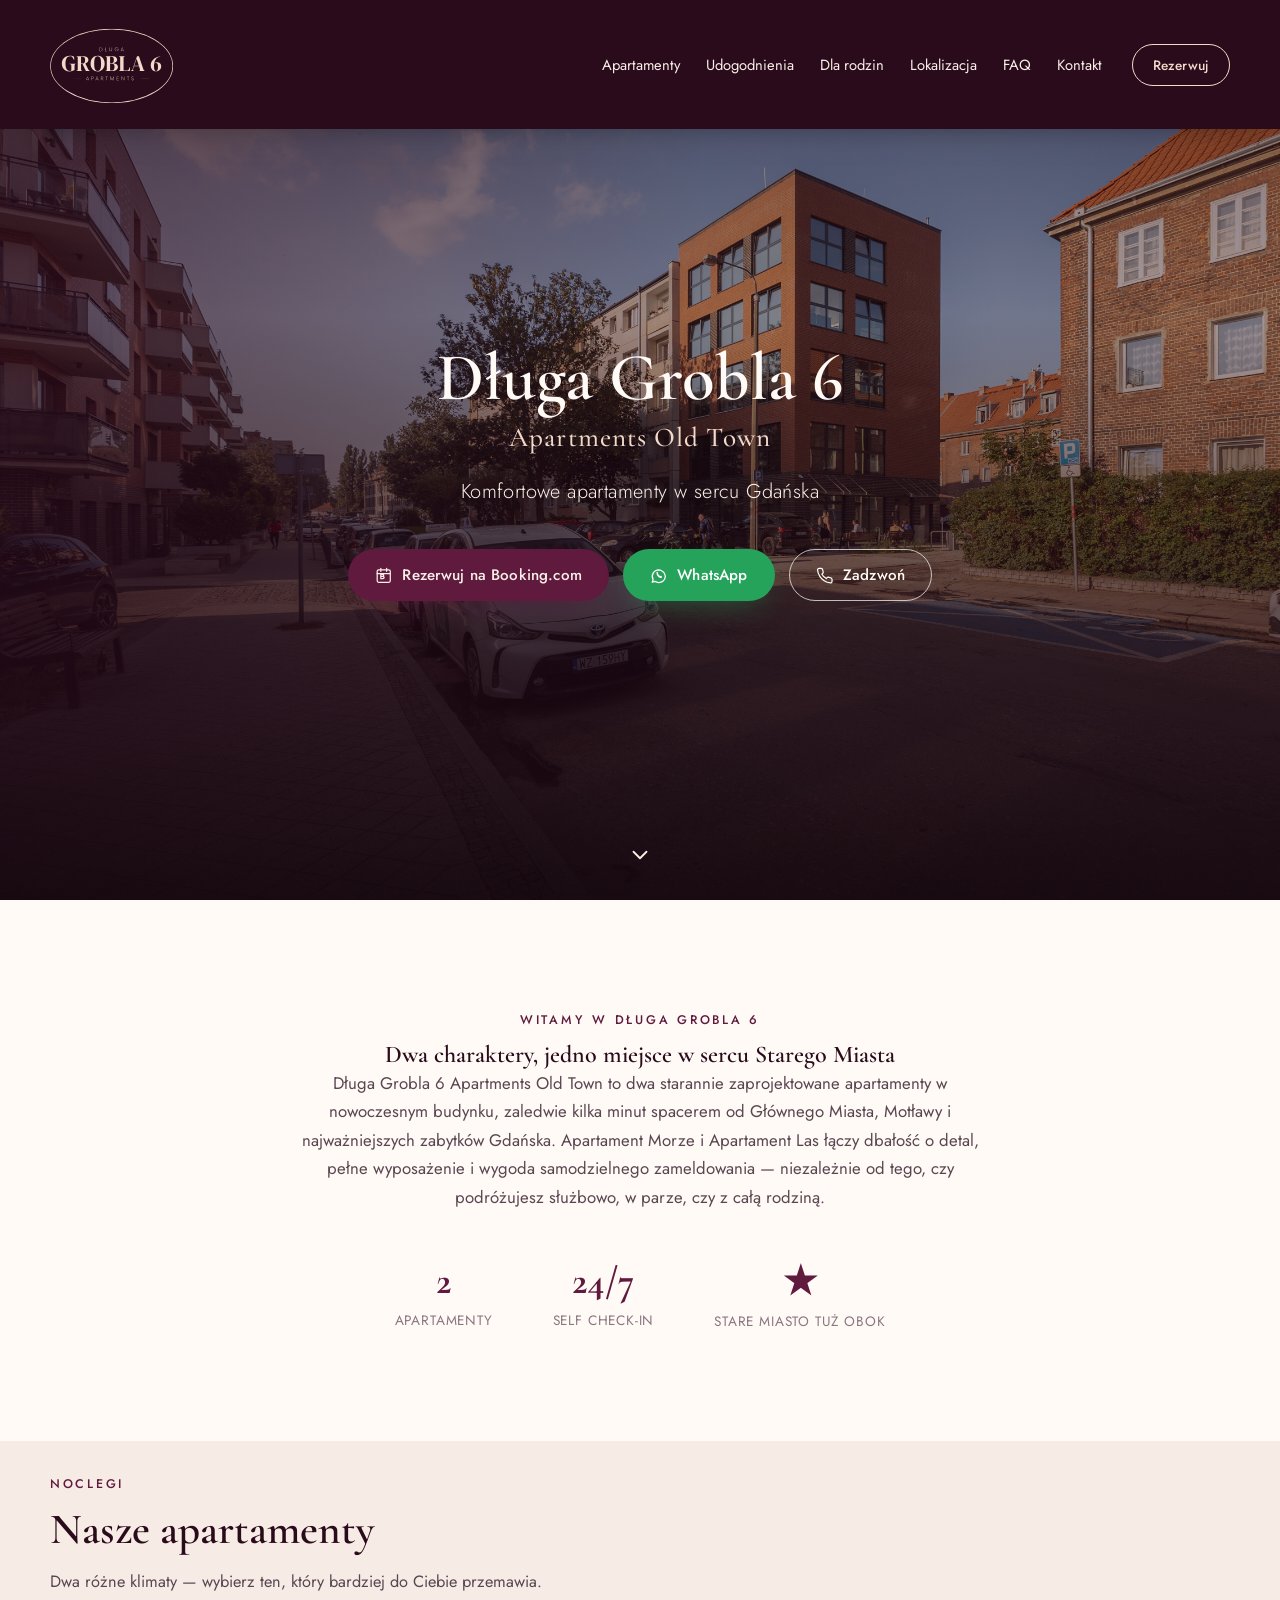
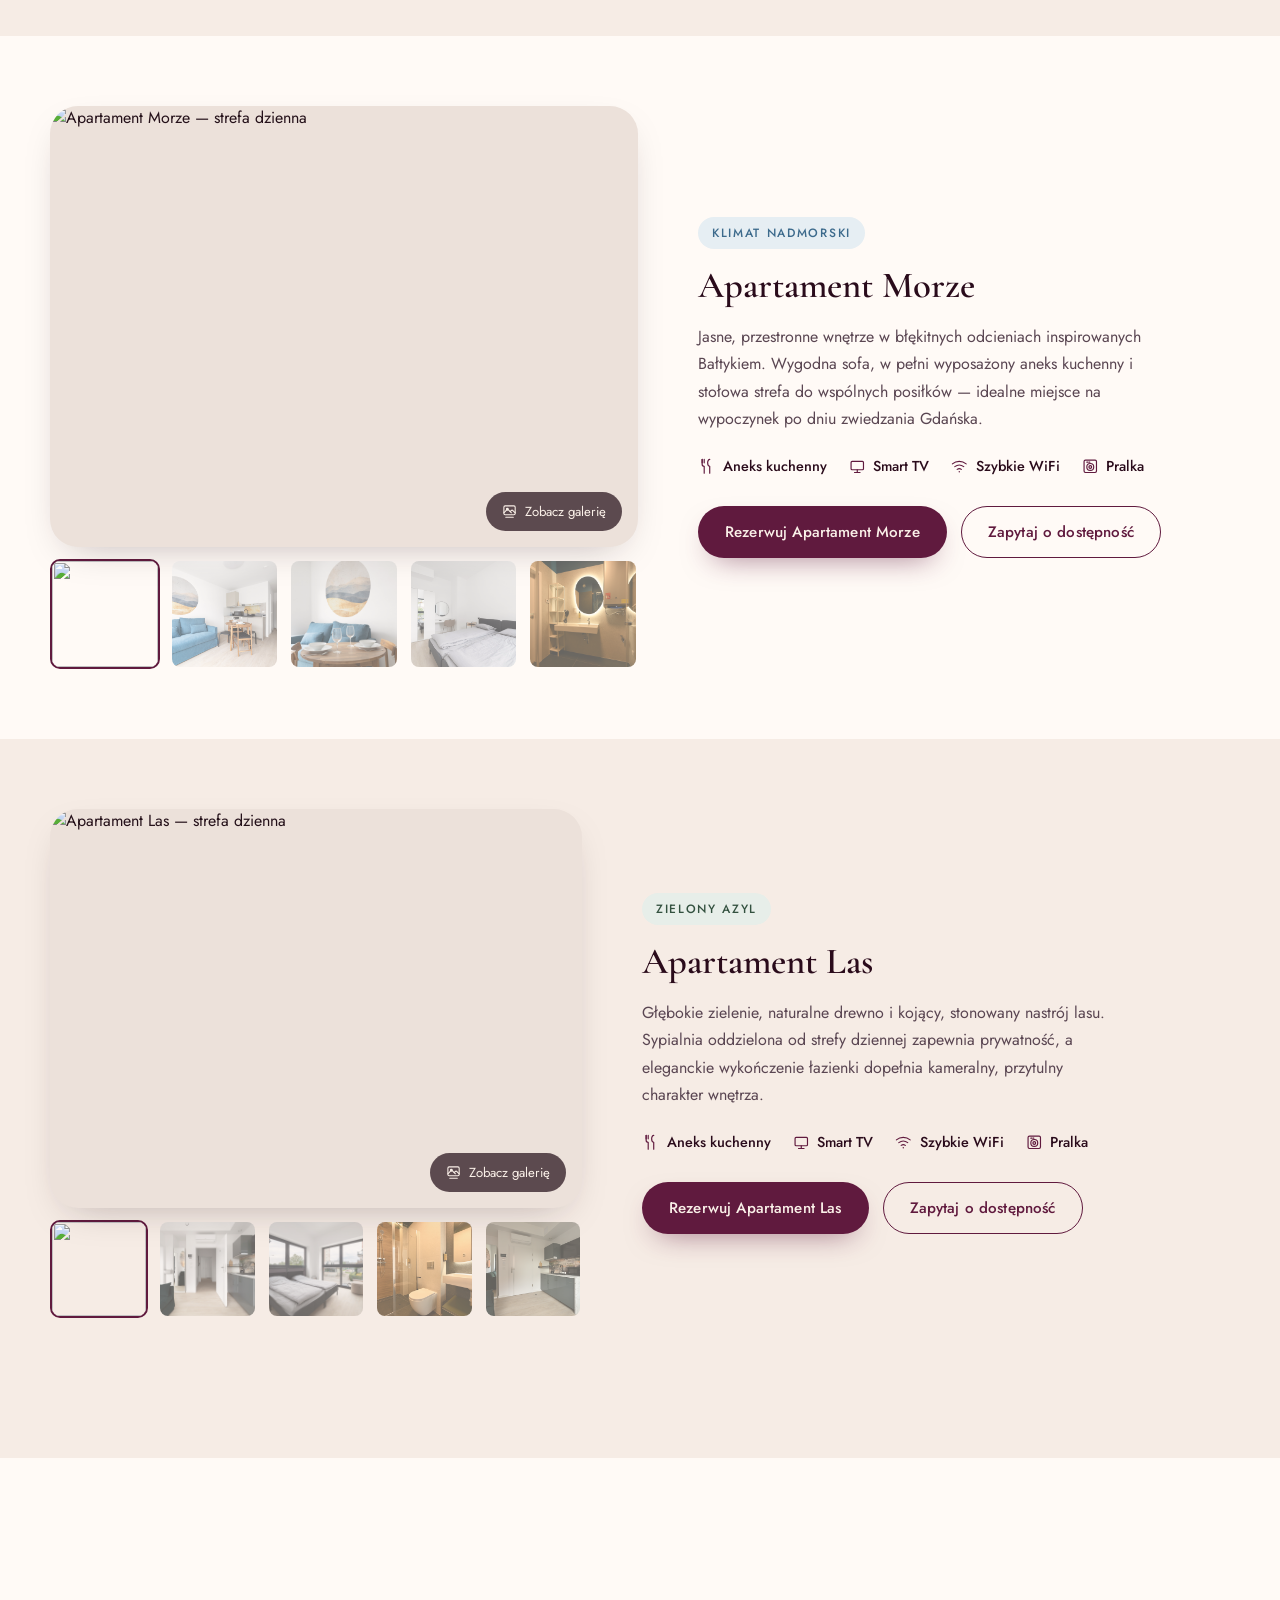
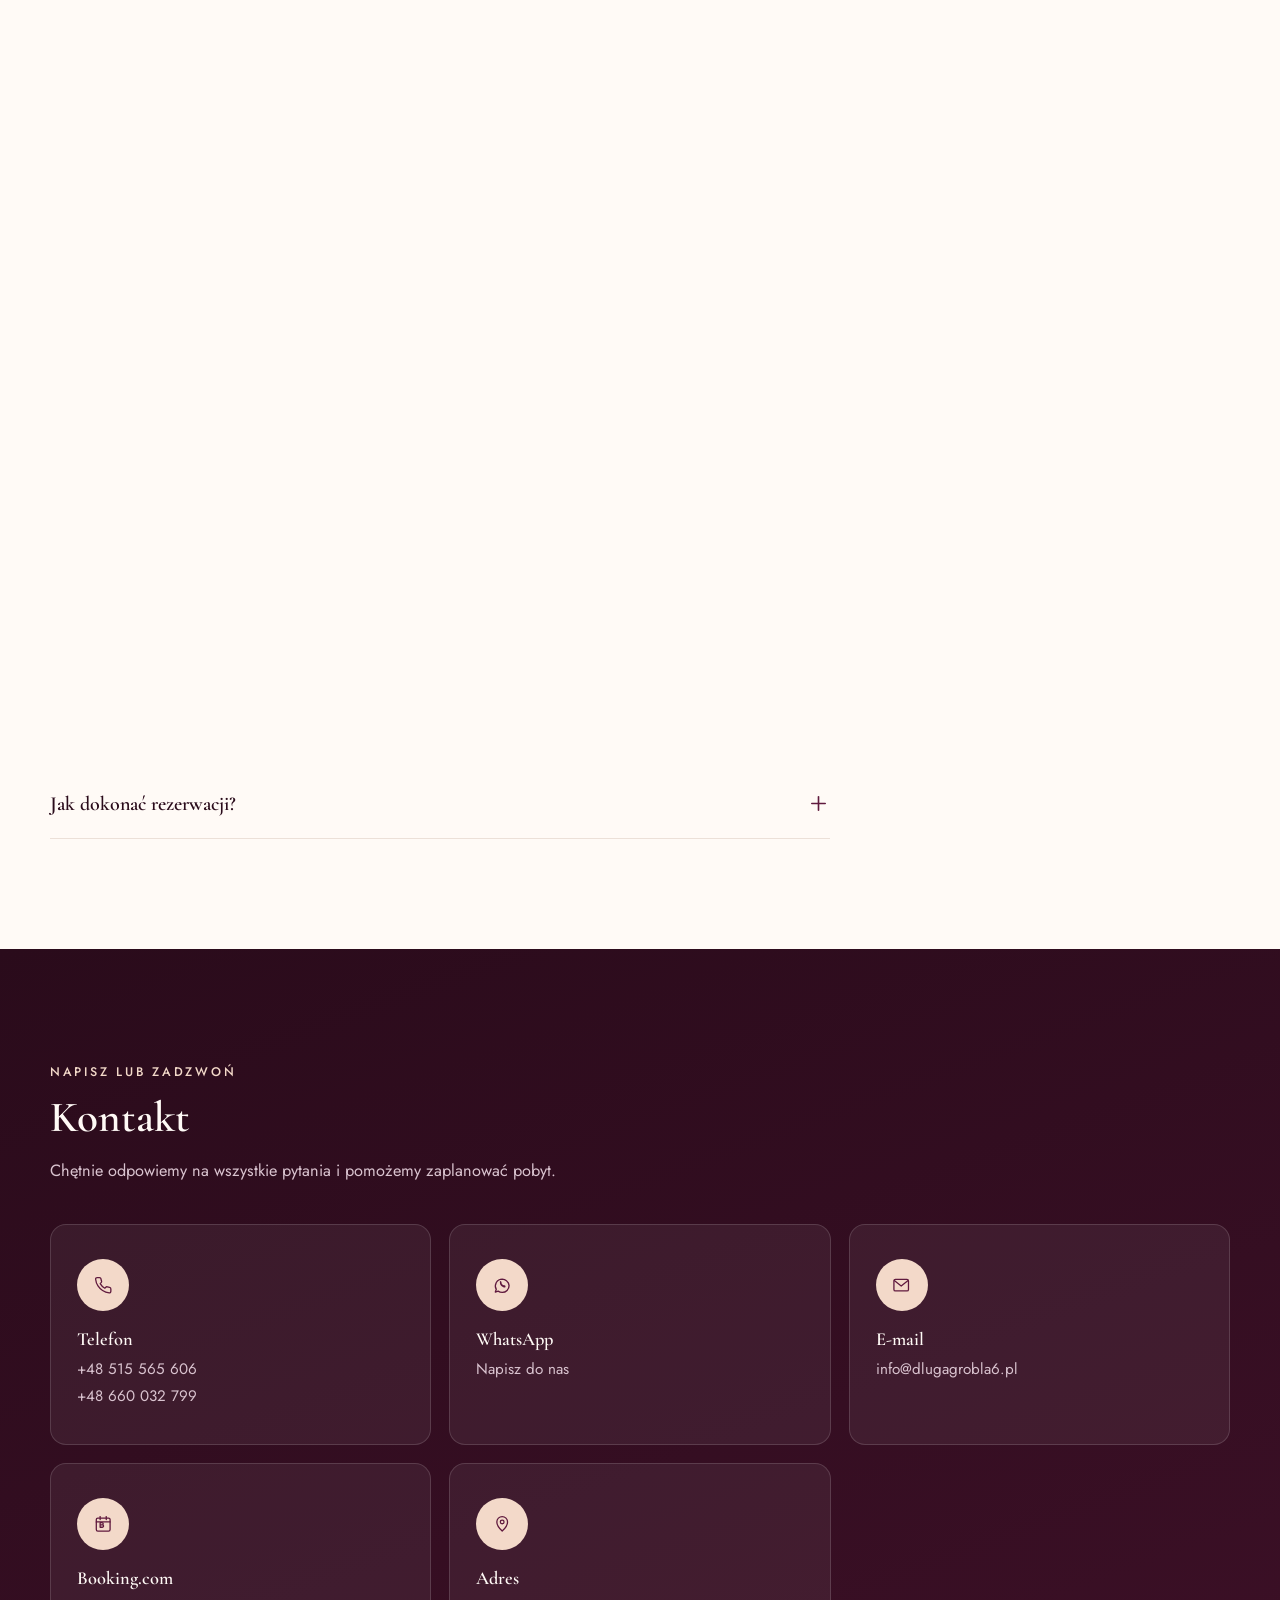
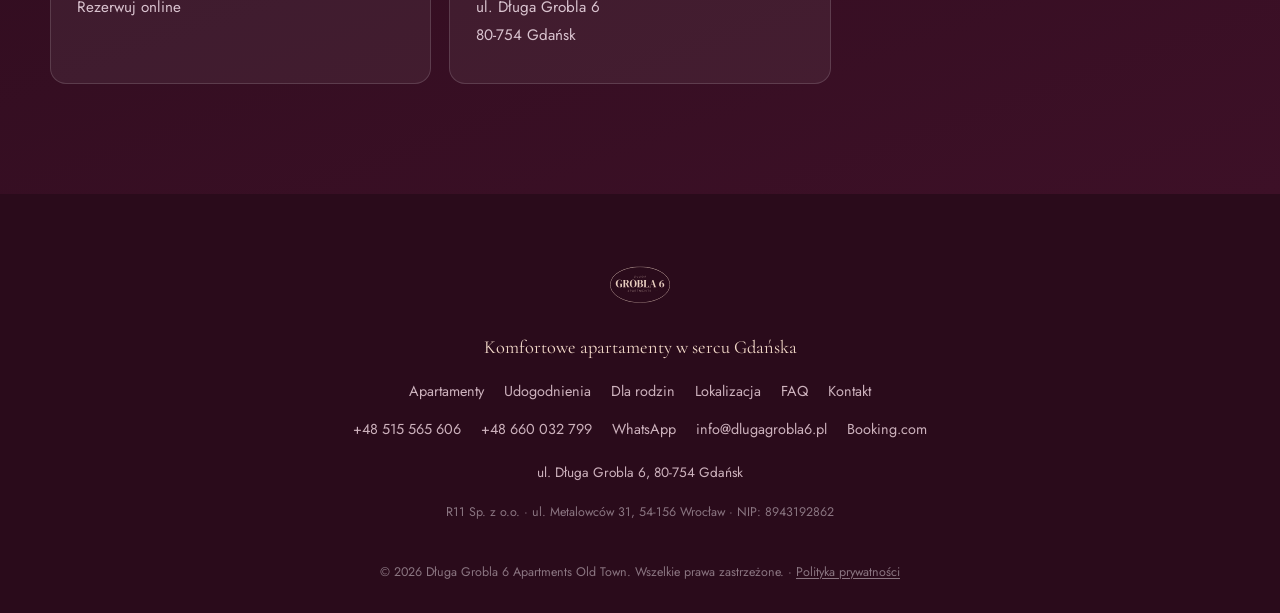
==== commit ef0bfca9: "Production ready version Co-Authored-By: Claude Sonnet 5 <noreply@anthropic.com> Claude-Session: htt" ====
--- a/index.html
+++ b/index.html
@@ -3,18 +3,24 @@
 <head>
 <meta charset="UTF-8">
 <meta name="viewport" content="width=device-width, initial-scale=1.0">
-<title>Długa Grobla 6 Apartments Old Town — Apartamenty w centrum Gdańska</title>
-<meta name="description" content="Komfortowe apartamenty Morze i Las w sercu Starego Miasta w Gdańsku. W pełni wyposażone, przyjazne rodzinom, samodzielne zameldowanie. Rezerwuj bezpośrednio lub przez Booking.com.">
+<title>Długa Grobla 6 Apartments Old Town | Apartamenty w centrum Gdańska</title>
+<meta name="description" content="Nowoczesne apartamenty przy Starym Mieście w Gdańsku. Komfortowe wyposażenie, szybkie zameldowanie i doskonała lokalizacja. Zarezerwuj pobyt już dziś.">
 <meta name="theme-color" content="#601a3e">
-<link rel="icon" type="image/png" href="assets/images/logo/Purple.png">
+<link rel="icon" type="image/svg+xml" href="assets/images/favicon/a/favicon.svg">
+<link rel="icon" type="image/png" sizes="32x32" href="assets/images/favicon/a/favicon-32x32.png">
+<link rel="icon" type="image/png" sizes="16x16" href="assets/images/favicon/a/favicon-16x16.png">
+<link rel="apple-touch-icon" sizes="180x180" href="assets/images/favicon/a/apple-touch-icon.png">
 <link rel="preconnect" href="https://fonts.googleapis.com">
 <link rel="preconnect" href="https://fonts.gstatic.com" crossorigin>
 <link href="https://fonts.googleapis.com/css2?family=Cormorant+Garamond:wght@500;600;700&family=Jost:wght@300;400;500;600&display=swap" rel="stylesheet">
 <link rel="stylesheet" href="assets/css/style.css">
 
-<meta property="og:title" content="Długa Grobla 6 Apartments Old Town">
-<meta property="og:description" content="Komfortowe apartamenty w sercu Gdańska. Apartament Morze i Apartament Las — w pełni wyposażone, przyjazne rodzinom.">
-<meta property="og:image" content="assets/images/hero/_RT_3833.JPG">
+<meta property="og:title" content="Długa Grobla 6 Apartments Old Town | Apartamenty w centrum Gdańska">
+<meta property="og:description" content="Nowoczesne apartamenty przy Starym Mieście w Gdańsku. Komfortowe wyposażenie, szybkie zameldowanie i doskonała lokalizacja. Zarezerwuj pobyt już dziś.">
+<meta property="og:image" content="https://dlugagrobla6.pl/assets/images/hero/_RT_3833.JPG">
+<meta property="og:url" content="https://dlugagrobla6.pl/">
+<meta property="og:site_name" content="Długa Grobla 6 Apartments Old Town">
+<meta property="og:locale" content="pl_PL">
 <meta property="og:type" content="website">
 </head>
 <body>
@@ -46,6 +52,7 @@
 <symbol id="icon-ac" viewBox="0 0 24 24"><rect x="2.5" y="5" width="19" height="7" rx="2" fill="none"/><path d="M6 15.5 4.5 17.5M10 15.5 9 18M14 15.5l1 2.5M18 15.5l1.5 2" fill="none"/><path d="M6 8.5h9M6 10.5h5" fill="none"/></symbol>
 <symbol id="icon-star" viewBox="0 0 24 24"><path d="M12 3.5l2.65 5.37 5.93.86-4.29 4.18 1.01 5.9L12 17.02l-5.3 2.79 1.01-5.9L3.42 9.73l5.93-.86L12 3.5z" fill="currentColor" stroke="none"/></symbol>
 <symbol id="icon-quote" viewBox="0 0 24 24"><path d="M7 8.5c-2 .6-3.2 2.3-3.2 4.7 0 2.2 1.5 3.8 3.5 3.8 1.9 0 3.3-1.4 3.3-3.3 0-1.7-1.1-3-2.7-3.2C8.1 8.7 9 7.4 11 6.6L9.7 5C8.5 5.5 7.6 6 7 8.5z" fill="currentColor" stroke="none"/><path d="M16 8.5c-2 .6-3.2 2.3-3.2 4.7 0 2.2 1.5 3.8 3.5 3.8 1.9 0 3.3-1.4 3.3-3.3 0-1.7-1.1-3-2.7-3.2 0.2-1.8 1.1-3.1 3.1-3.9L18.7 5c-1.2.5-2.1 1-2.7 3.5z" fill="currentColor" stroke="none"/></symbol>
+<symbol id="icon-mail" viewBox="0 0 24 24"><rect x="2.5" y="4.5" width="19" height="15" rx="2" fill="none"/><path d="m3 6 9 7 9-7" fill="none"/></symbol>
 </defs>
 </svg>
 
@@ -66,7 +73,7 @@
         <li><a href="#faq">FAQ</a></li>
         <li><a href="#contact">Kontakt</a></li>
       </ul>
-      <a href="https://www.booking.com/searchresults.html?ss=D%C5%82uga+Grobla+6+Apartments+Old+Town+Gda%C5%84sk" class="btn btn-sm btn-outline-nav" target="_blank" rel="noopener">Rezerwuj</a>
+      <a href="https://www.booking.com/hotel/pl/dluga-grobla-6-apartments-oldtown.pl.html" class="btn btn-sm btn-outline-nav" target="_blank" rel="noopener">Rezerwuj</a>
     </nav>
 
     <button class="nav-toggle" id="navToggle" aria-label="Otwórz menu" aria-expanded="false" aria-controls="mainNav">
@@ -91,15 +98,15 @@
       <p class="hero-subtitle reveal" data-reveal>Komfortowe apartamenty w sercu Gdańska</p>
 
       <div class="hero-actions reveal" data-reveal>
-        <a href="https://www.booking.com/searchresults.html?ss=D%C5%82uga+Grobla+6+Apartments+Old+Town+Gda%C5%84sk" class="btn btn-primary" target="_blank" rel="noopener">
+        <a href="https://www.booking.com/hotel/pl/dluga-grobla-6-apartments-oldtown.pl.html" class="btn btn-primary" target="_blank" rel="noopener">
           <svg class="icon"><use href="#icon-booking"></use></svg>
           Rezerwuj na Booking.com
         </a>
-        <a href="https://wa.me/48500600700" class="btn btn-whatsapp" target="_blank" rel="noopener">
+        <a href="https://wa.me/48515565606" class="btn btn-whatsapp" target="_blank" rel="noopener">
           <svg class="icon"><use href="#icon-whatsapp"></use></svg>
           WhatsApp
         </a>
-        <a href="tel:+48500600700" class="btn btn-outline">
+        <a href="tel:+48515565606" class="btn btn-outline">
           <svg class="icon"><use href="#icon-phone"></use></svg>
           Zadzwoń
         </a>
@@ -182,7 +189,7 @@
             <li><svg class="icon"><use href="#icon-washer"></use></svg>Pralka</li>
           </ul>
           <div class="apt-actions">
-            <a href="https://www.booking.com/searchresults.html?ss=D%C5%82uga+Grobla+6+Apartments+Old+Town+Gda%C5%84sk" class="btn btn-primary" target="_blank" rel="noopener">Rezerwuj Apartament Morze</a>
+            <a href="https://www.booking.com/hotel/pl/dluga-grobla-6-apartments-oldtown.pl.html" class="btn btn-primary" target="_blank" rel="noopener">Rezerwuj Apartament Morze</a>
             <a href="#contact" class="btn btn-ghost">Zapytaj o dostępność</a>
           </div>
         </div>
@@ -207,7 +214,7 @@
             <li><svg class="icon"><use href="#icon-washer"></use></svg>Pralka</li>
           </ul>
           <div class="apt-actions">
-            <a href="https://www.booking.com/searchresults.html?ss=D%C5%82uga+Grobla+6+Apartments+Old+Town+Gda%C5%84sk" class="btn btn-primary" target="_blank" rel="noopener">Rezerwuj Apartament Las</a>
+            <a href="https://www.booking.com/hotel/pl/dluga-grobla-6-apartments-oldtown.pl.html" class="btn btn-primary" target="_blank" rel="noopener">Rezerwuj Apartament Las</a>
             <a href="#contact" class="btn btn-ghost">Zapytaj o dostępność</a>
           </div>
         </div>
@@ -337,7 +344,7 @@
       </div>
 
       <div class="location-cta reveal" data-reveal>
-        <a href="https://www.google.com/maps/search/?api=1&query=D%C5%82uga+Grobla+6%2C+Gda%C5%84sk" class="btn btn-outline" target="_blank" rel="noopener">
+        <a href="https://www.google.com/maps/search/?api=1&query=ul.+D%C5%82uga+Grobla+6%2C+80-754+Gda%C5%84sk" class="btn btn-outline" target="_blank" rel="noopener">
           <svg class="icon"><use href="#icon-pin"></use></svg>
           Zobacz na mapie
         </a>
@@ -346,12 +353,11 @@
   </section>
 
   <!-- OPINIE GOŚCI -->
-  <!-- Miejsce na 4 prawdziwe opinie z Booking.com — podmień poniższe treści, imiona i daty na rzeczywiste recenzje gości. -->
   <section class="reviews" id="reviews">
     <div class="container">
       <p class="eyebrow reveal" data-reveal>Opinie gości</p>
       <h2 class="section-title reveal" data-reveal>Co mówią nasi goście</h2>
-      <p class="section-lead reveal" data-reveal>Prawdziwe recenzje z Booking.com pojawią się tutaj wkrótce.</p>
+      <p class="section-lead reveal" data-reveal>Prawdziwe recenzje naszych gości z Booking.com.</p>
 
       <div class="reviews-grid">
         <blockquote class="review-card reveal" data-reveal>
@@ -363,12 +369,12 @@
             <svg class="icon"><use href="#icon-star"></use></svg>
             <svg class="icon"><use href="#icon-star"></use></svg>
           </div>
-          <p class="review-text">Treść opinii Gościa pojawi się w tym miejscu po zebraniu recenzji z Booking.com.</p>
+          <p class="review-text">Czysty, nowoczesny i świetnie wyposażony apartament w doskonałej lokalizacji. Kontakt w sprawie zameldowania bez zarzutu — z chęcią tu wrócimy!</p>
           <footer class="review-meta">
-            <span class="review-avatar">G</span>
+            <span class="review-avatar">A</span>
             <div>
-              <p class="review-name">Gość Booking.com</p>
-              <p class="review-source">Opinia zweryfikowana</p>
+              <p class="review-name">A.G.</p>
+              <p class="review-source">Booking.com • Gość zweryfikowany</p>
             </div>
           </footer>
         </blockquote>
@@ -382,12 +388,12 @@
             <svg class="icon"><use href="#icon-star"></use></svg>
             <svg class="icon"><use href="#icon-star"></use></svg>
           </div>
-          <p class="review-text">Treść opinii Gościa pojawi się w tym miejscu po zebraniu recenzji z Booking.com.</p>
+          <p class="review-text">Perfekcyjna czystość, świetna lokalizacja blisko centrum i wygodny parking pod blokiem. Apartament doskonale wyposażony, a kontakt z obsługą wzorowy. Z całego serca polecam!</p>
           <footer class="review-meta">
-            <span class="review-avatar">G</span>
+            <span class="review-avatar">M</span>
             <div>
-              <p class="review-name">Gość Booking.com</p>
-              <p class="review-source">Opinia zweryfikowana</p>
+              <p class="review-name">M.K.</p>
+              <p class="review-source">Booking.com • Gość zweryfikowany</p>
             </div>
           </footer>
         </blockquote>
@@ -401,12 +407,12 @@
             <svg class="icon"><use href="#icon-star"></use></svg>
             <svg class="icon"><use href="#icon-star"></use></svg>
           </div>
-          <p class="review-text">Treść opinii Gościa pojawi się w tym miejscu po zebraniu recenzji z Booking.com.</p>
+          <p class="review-text">Niemal jak nowy — czysty, nowoczesny i świetnie wyposażony. Idealna, spokojna lokalizacja w zasięgu spaceru, a wygodne łóżko zapewniło naprawdę komfortowy pobyt.</p>
           <footer class="review-meta">
-            <span class="review-avatar">G</span>
+            <span class="review-avatar">P</span>
             <div>
-              <p class="review-name">Gość Booking.com</p>
-              <p class="review-source">Opinia zweryfikowana</p>
+              <p class="review-name">P.W.</p>
+              <p class="review-source">Booking.com • Gość zweryfikowany</p>
             </div>
           </footer>
         </blockquote>
@@ -420,12 +426,12 @@
             <svg class="icon"><use href="#icon-star"></use></svg>
             <svg class="icon"><use href="#icon-star"></use></svg>
           </div>
-          <p class="review-text">Treść opinii Gościa pojawi się w tym miejscu po zebraniu recenzji z Booking.com.</p>
+          <p class="review-text">Nowiutki apartament z dużymi oknami i wygodnym łóżkiem — wszystko, czego potrzeba do komfortowego pobytu. Do centrum tylko krótki spacer, a okolica bardzo cicha.</p>
           <footer class="review-meta">
-            <span class="review-avatar">G</span>
+            <span class="review-avatar">K</span>
             <div>
-              <p class="review-name">Gość Booking.com</p>
-              <p class="review-source">Opinia zweryfikowana</p>
+              <p class="review-name">K.S.</p>
+              <p class="review-source">Booking.com • Gość zweryfikowany</p>
             </div>
           </footer>
         </blockquote>
@@ -511,20 +517,32 @@
       <p class="section-lead reveal" data-reveal>Chętnie odpowiemy na wszystkie pytania i pomożemy zaplanować pobyt.</p>
 
       <div class="contact-grid">
-        <a href="tel:+48500600700" class="contact-card reveal" data-reveal>
+        <a href="tel:+48515565606" class="contact-card reveal" data-reveal>
           <div class="contact-icon"><svg class="icon"><use href="#icon-phone"></use></svg></div>
           <h3>Telefon</h3>
-          <p>+48 500 600 700</p>
-        </a>
-        <a href="https://wa.me/48500600700" class="contact-card reveal" data-reveal target="_blank" rel="noopener">
+          <p>+48 515 565 606</p>
+          <p>+48 660 032 799</p>
+        </a>
+        <a href="https://wa.me/48515565606" class="contact-card reveal" data-reveal target="_blank" rel="noopener">
           <div class="contact-icon"><svg class="icon"><use href="#icon-whatsapp"></use></svg></div>
           <h3>WhatsApp</h3>
           <p>Napisz do nas</p>
         </a>
-        <a href="https://www.booking.com/searchresults.html?ss=D%C5%82uga+Grobla+6+Apartments+Old+Town+Gda%C5%84sk" class="contact-card reveal" data-reveal target="_blank" rel="noopener">
+        <a href="mailto:info@dlugagrobla6.pl" class="contact-card reveal" data-reveal>
+          <div class="contact-icon"><svg class="icon"><use href="#icon-mail"></use></svg></div>
+          <h3>E-mail</h3>
+          <p>info@dlugagrobla6.pl</p>
+        </a>
+        <a href="https://www.booking.com/hotel/pl/dluga-grobla-6-apartments-oldtown.pl.html" class="contact-card reveal" data-reveal target="_blank" rel="noopener">
           <div class="contact-icon"><svg class="icon"><use href="#icon-booking"></use></svg></div>
           <h3>Booking.com</h3>
           <p>Rezerwuj online</p>
+        </a>
+        <a href="https://www.google.com/maps/search/?api=1&query=ul.+D%C5%82uga+Grobla+6%2C+80-754+Gda%C5%84sk" class="contact-card reveal" data-reveal target="_blank" rel="noopener">
+          <div class="contact-icon"><svg class="icon"><use href="#icon-pin"></use></svg></div>
+          <h3>Adres</h3>
+          <p>ul. Długa Grobla 6</p>
+          <p>80-754 Gdańsk</p>
         </a>
       </div>
     </div>
@@ -547,12 +565,17 @@
     </nav>
 
     <div class="footer-contact">
-      <a href="tel:+48500600700">+48 500 600 700</a>
-      <a href="https://wa.me/48500600700" target="_blank" rel="noopener">WhatsApp</a>
-      <a href="https://www.booking.com/searchresults.html?ss=D%C5%82uga+Grobla+6+Apartments+Old+Town+Gda%C5%84sk" target="_blank" rel="noopener">Booking.com</a>
-    </div>
-
-    <p class="footer-copy">&copy; 2026 Długa Grobla 6 Apartments Old Town. Wszelkie prawa zastrzeżone.</p>
+      <a href="tel:+48515565606">+48 515 565 606</a>
+      <a href="tel:+48660032799">+48 660 032 799</a>
+      <a href="https://wa.me/48515565606" target="_blank" rel="noopener">WhatsApp</a>
+      <a href="mailto:info@dlugagrobla6.pl">info@dlugagrobla6.pl</a>
+      <a href="https://www.booking.com/hotel/pl/dluga-grobla-6-apartments-oldtown.pl.html" target="_blank" rel="noopener">Booking.com</a>
+    </div>
+
+    <p class="footer-address">ul. Długa Grobla 6, 80-754 Gdańsk</p>
+    <p class="footer-legal">R11 Sp. z o.o. · ul. Metalowców 31, 54-156 Wrocław · NIP: 8943192862</p>
+
+    <p class="footer-copy">&copy; 2026 Długa Grobla 6 Apartments Old Town. Wszelkie prawa zastrzeżone. · <a href="privacy-policy.html">Polityka prywatności</a></p>
   </div>
 </footer>
 
--- a/assets/css/style.css
+++ b/assets/css/style.css
@@ -657,6 +657,32 @@
 }
 .contact-card h3 { color: var(--paper); font-size: 1.15rem; margin-bottom: 6px; }
 .contact-card p { color: #d9c3cf; font-size: 0.95rem; }
+.contact-card p + p { margin-top: 2px; }
+
+/* ==========================================================================
+   LEGAL / PRIVACY POLICY PAGE
+   ========================================================================== */
+.legal {
+  padding-top: clamp(150px, 20vw, 190px);
+  padding-bottom: clamp(60px, 9vw, 110px);
+  background: var(--paper);
+}
+.legal-inner { max-width: 760px; margin-inline: auto; }
+.legal-updated { color: #8a7581; font-size: 0.85rem; margin-top: 10px; }
+.legal-lead { color: #5a4652; font-size: 1.02rem; margin-top: 20px; margin-bottom: 10px; }
+.legal-body h2 {
+  font-size: 1.35rem;
+  margin-top: 42px;
+  margin-bottom: 14px;
+  color: var(--plum-darker);
+}
+.legal-body h2:first-child { margin-top: 0; }
+.legal-body p { color: #5a4652; margin-bottom: 16px; }
+.legal-body ul { list-style: disc; padding-left: 22px; margin-bottom: 16px; }
+.legal-body ul li { color: #5a4652; margin-bottom: 8px; }
+.legal-body a { color: var(--plum); text-decoration: underline; text-underline-offset: 2px; }
+.legal-body a:hover { color: var(--plum-light); }
+.legal-block { color: #5a4652; margin-bottom: 16px; }
 
 /* ==========================================================================
    FOOTER
@@ -669,7 +695,11 @@
 .footer-nav a:hover { color: var(--ivory); }
 .footer-contact { display: flex; flex-wrap: wrap; justify-content: center; gap: 20px; font-size: 0.9rem; }
 .footer-contact a:hover { color: var(--ivory); }
+.footer-address { font-size: 0.85rem; color: #cdb2bd; margin-top: 4px; }
+.footer-legal { font-size: 0.78rem; color: #8a7581; }
 .footer-copy { font-size: 0.78rem; color: #8a7581; margin-top: 20px; }
+.footer-copy a { color: #8a7581; text-decoration: underline; text-underline-offset: 2px; }
+.footer-copy a:hover { color: var(--ivory); }
 
 /* ==========================================================================
    LIGHTBOX
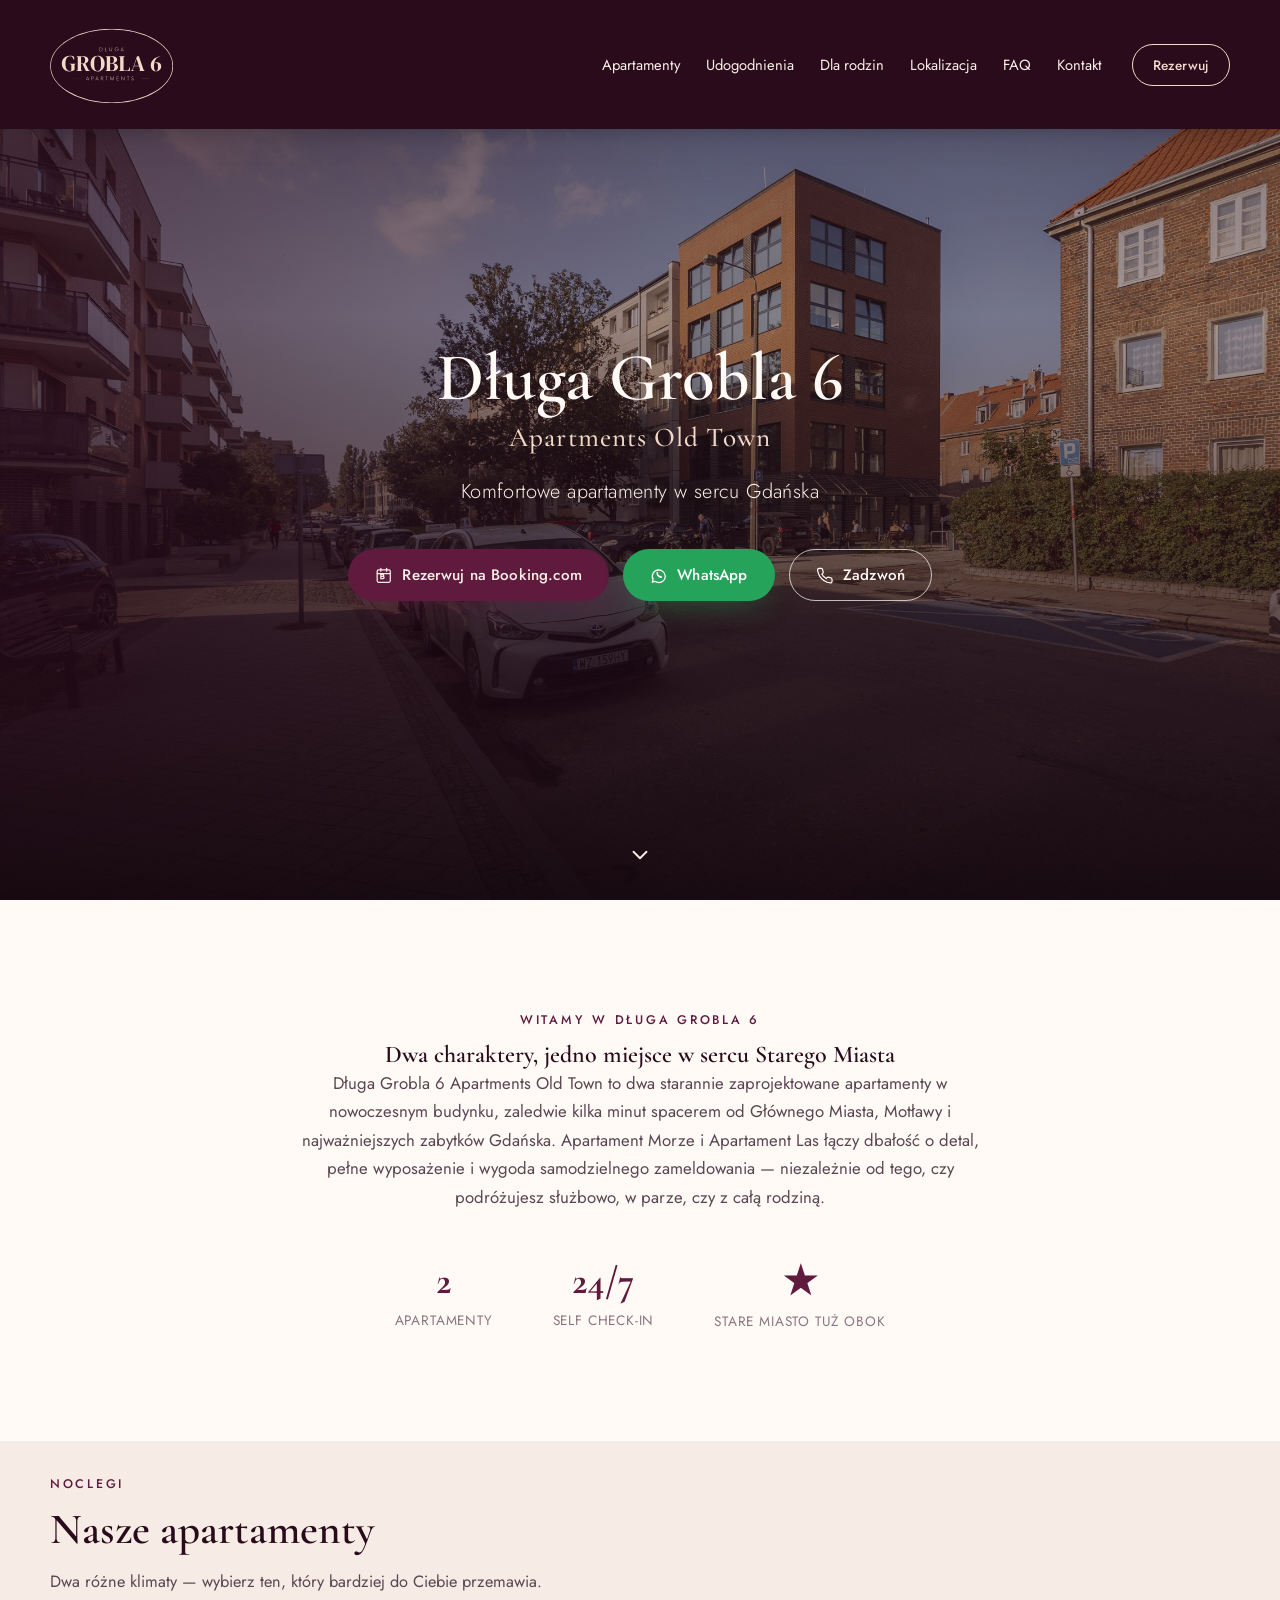
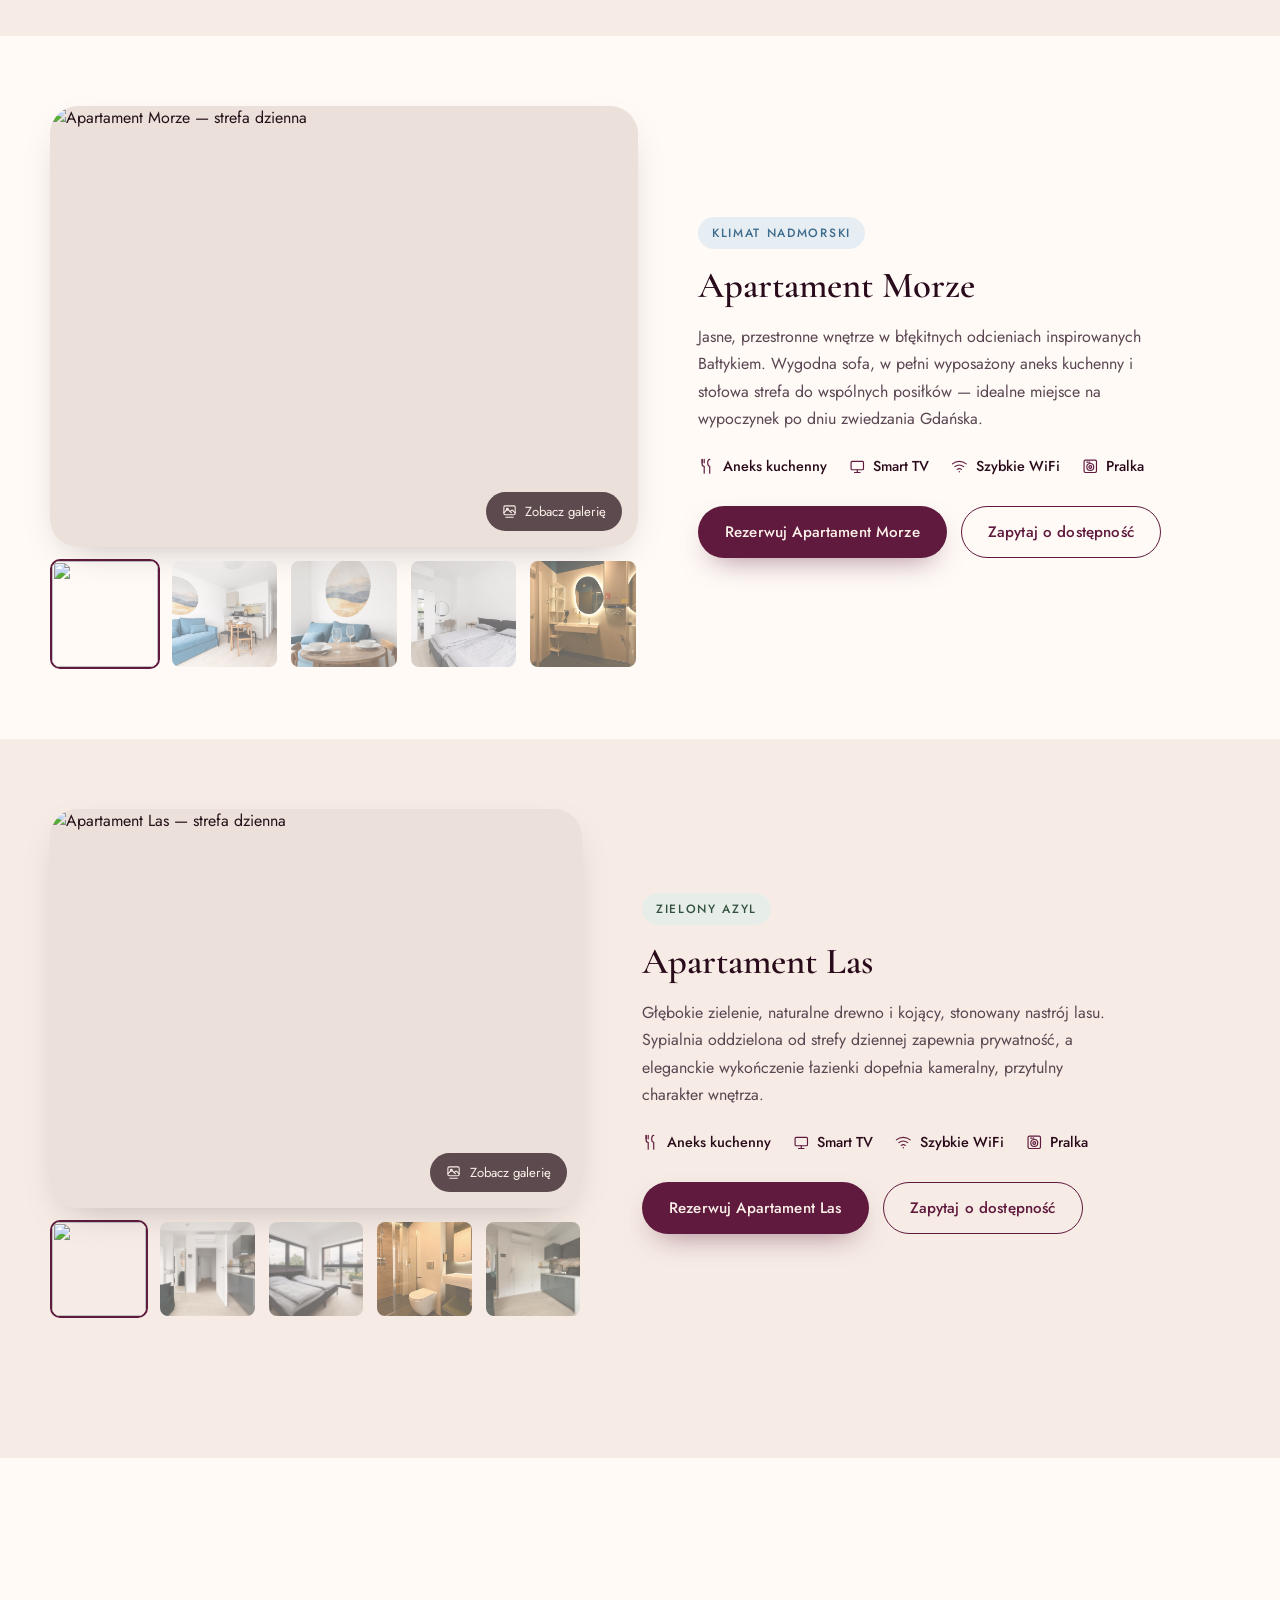
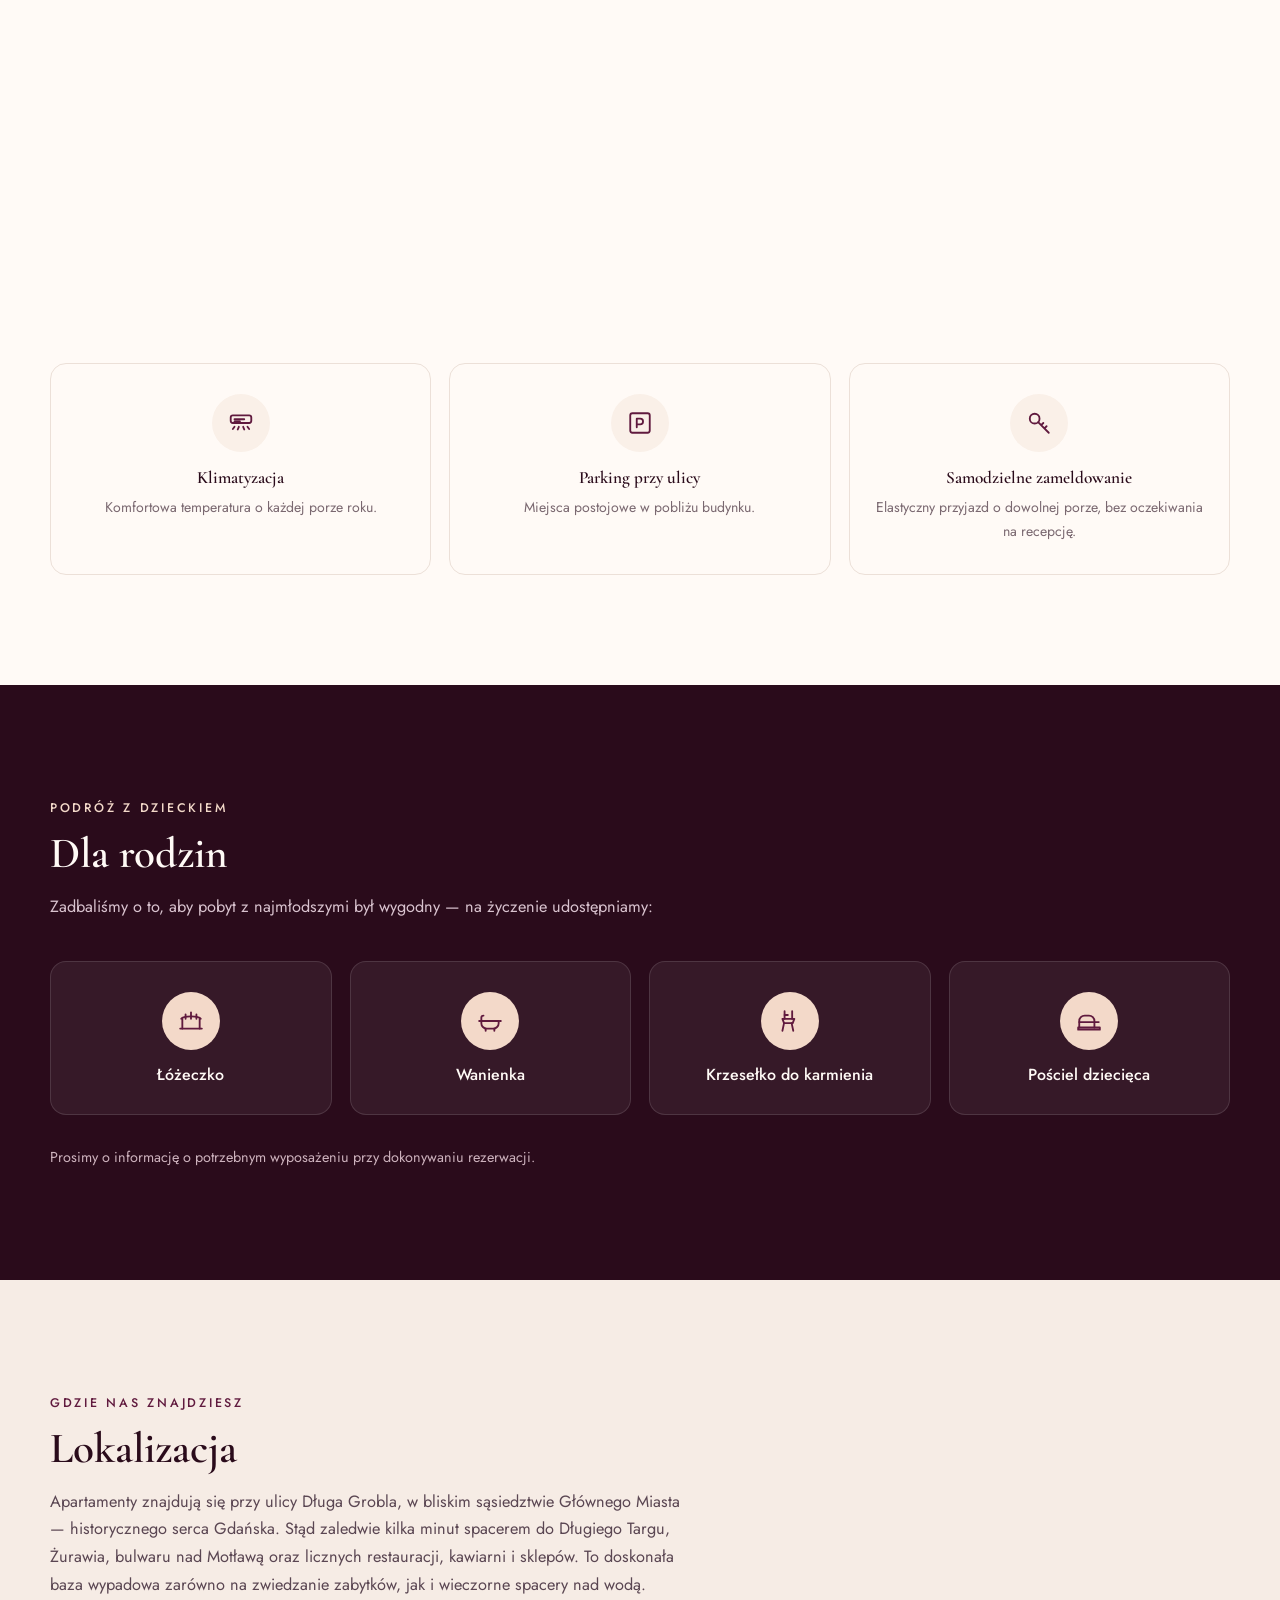
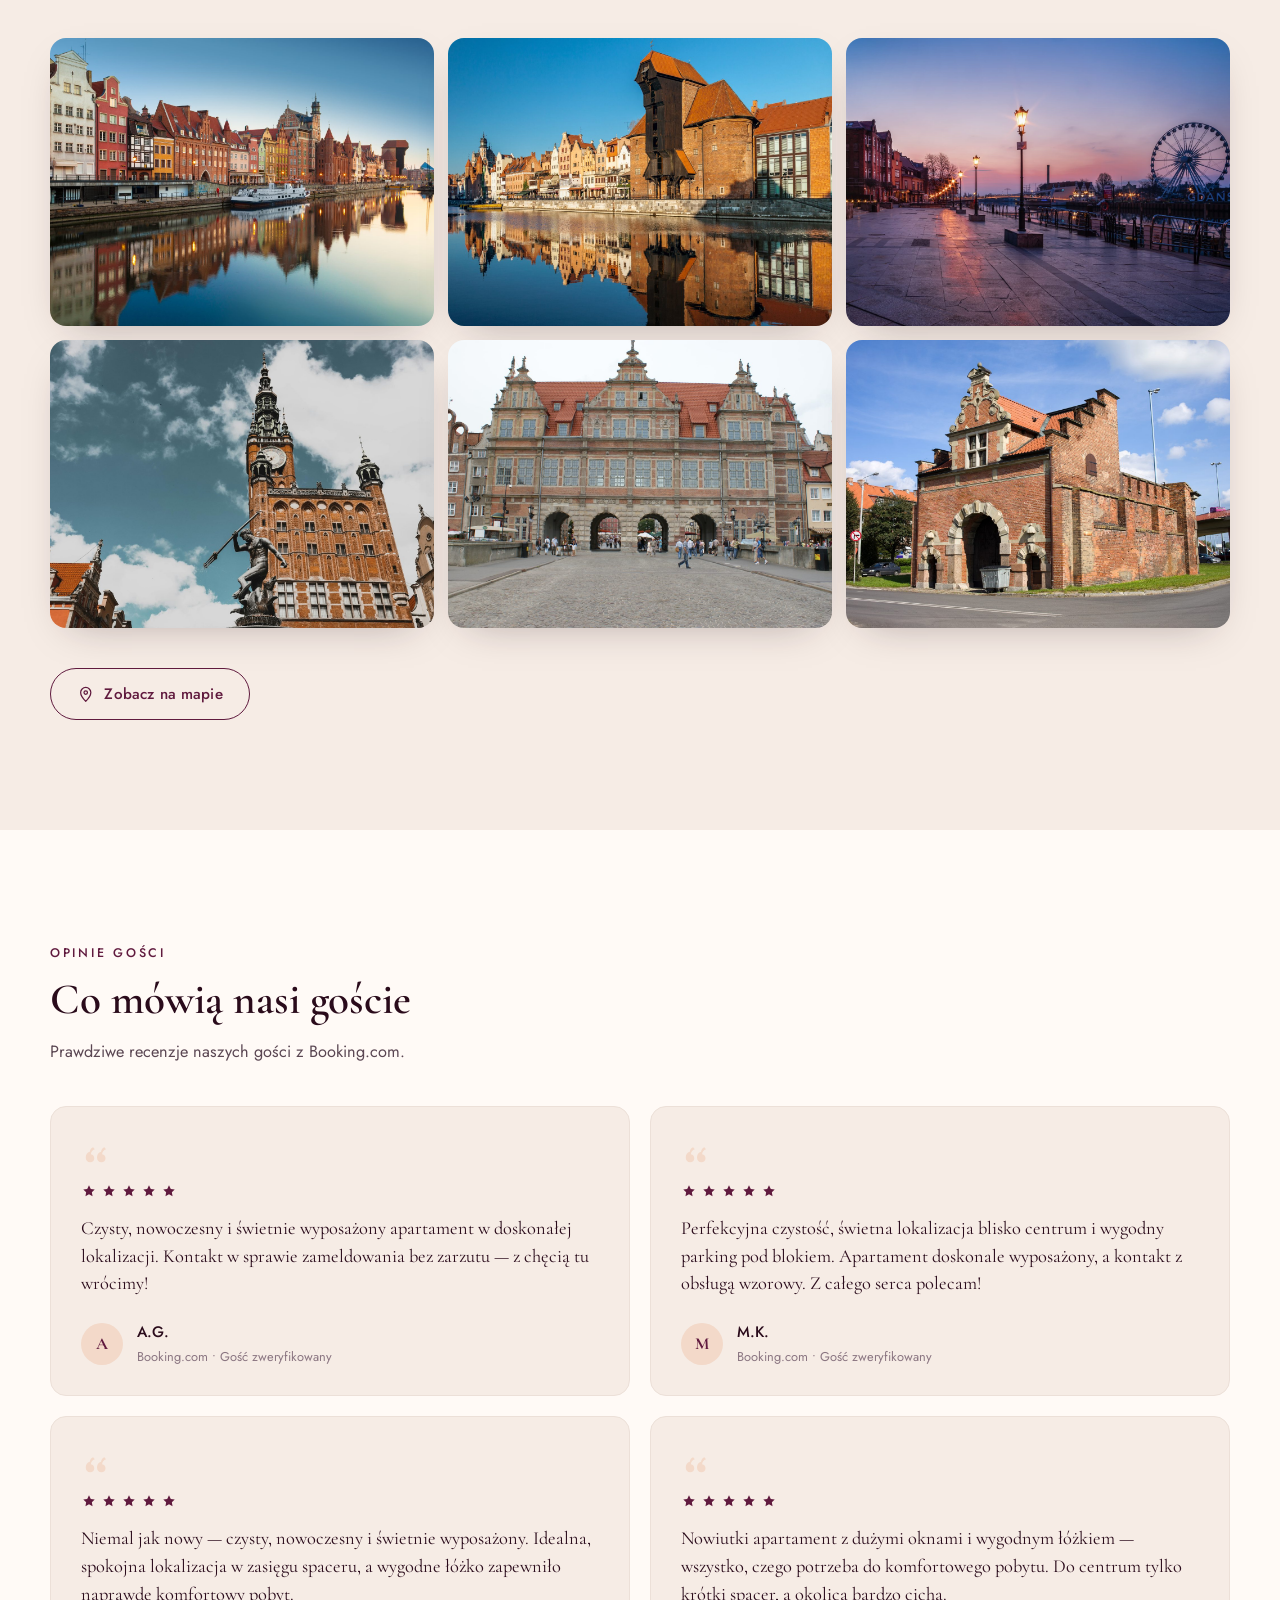
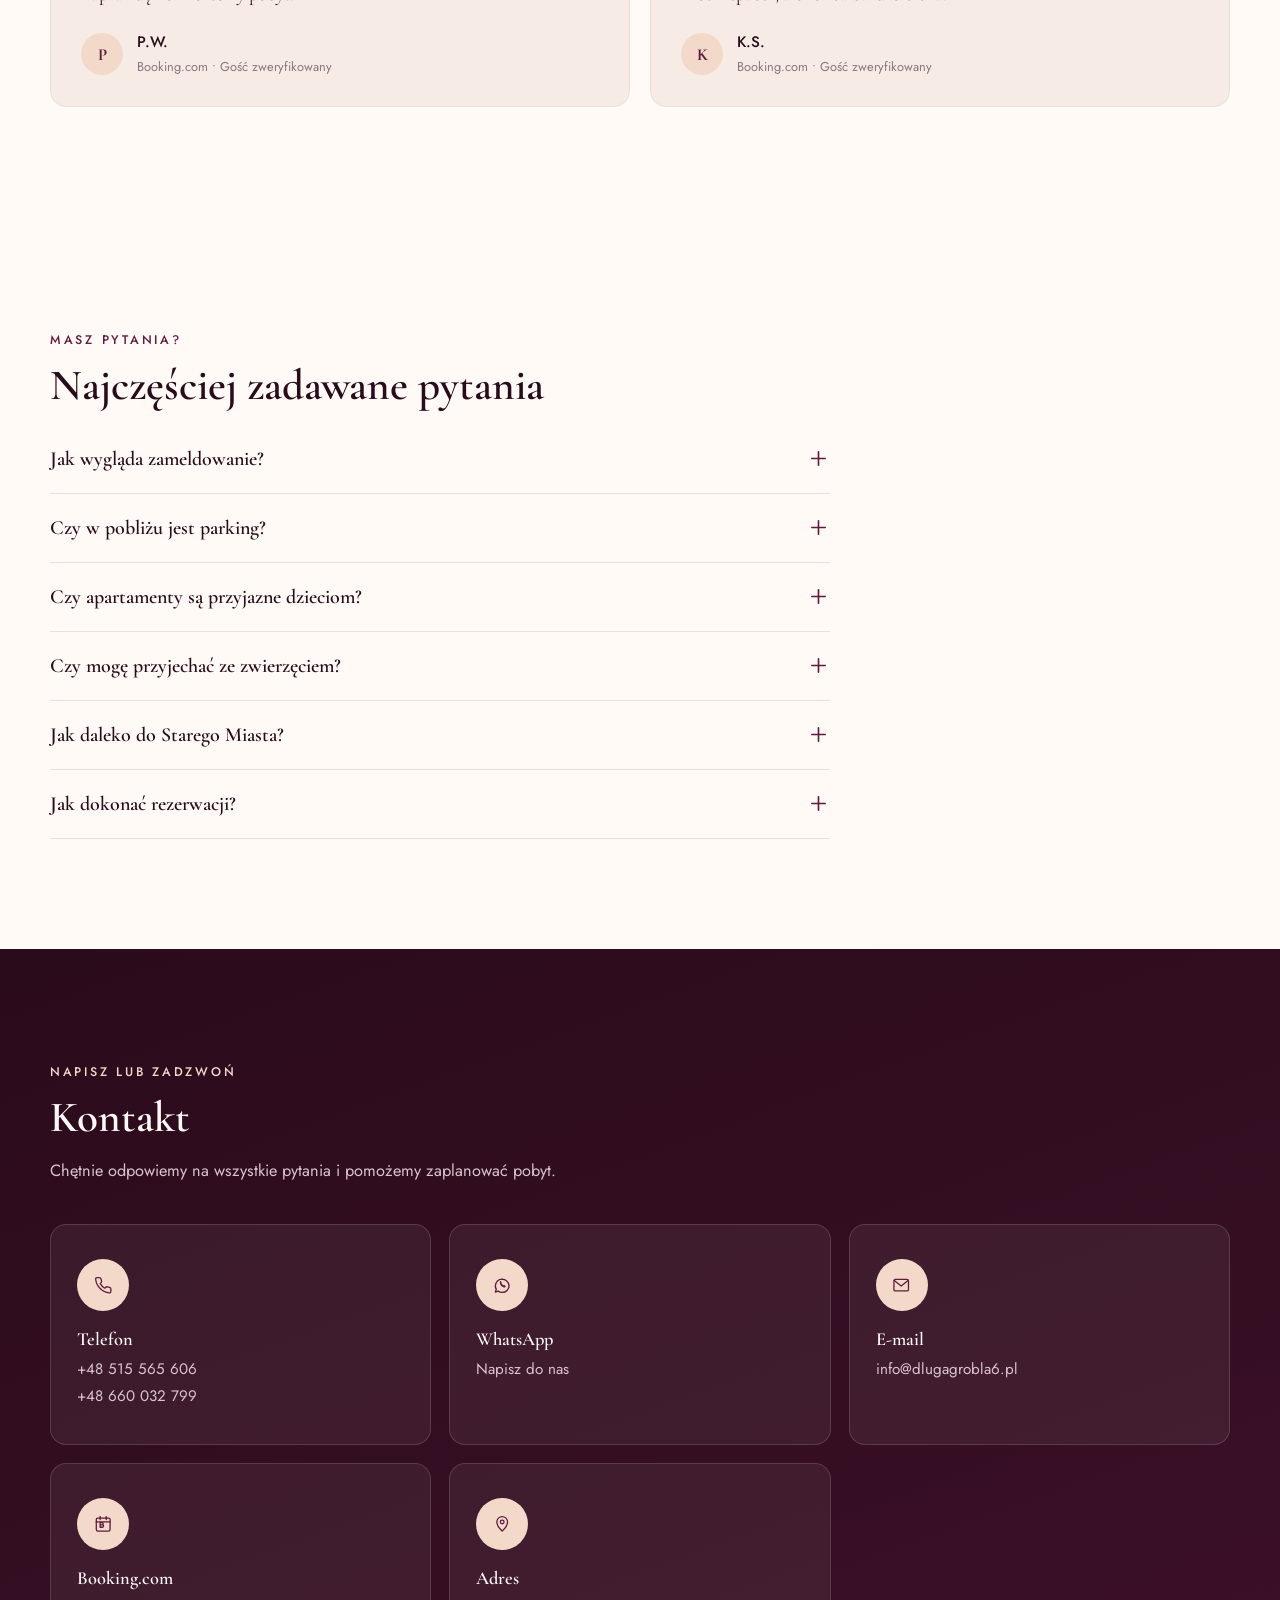
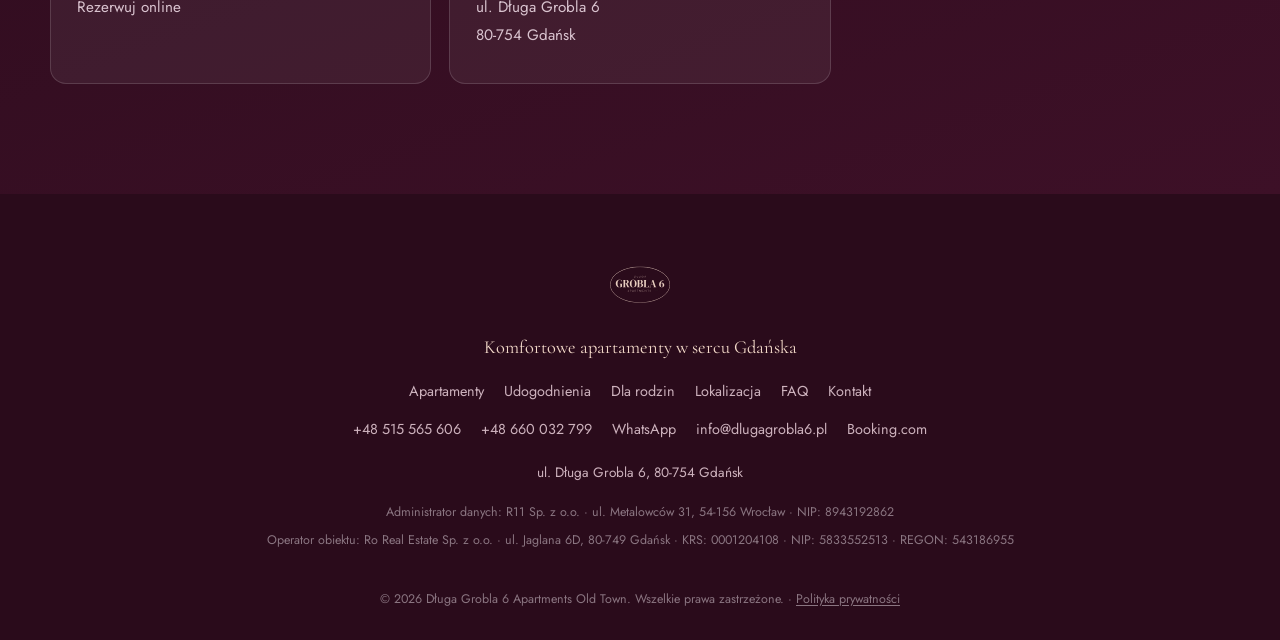
==== commit f8e7418d: "Production launch version Co-Authored-By: Claude Sonnet 5 <noreply@anthropic.com> Claude-Session: ht" ====
--- a/index.html
+++ b/index.html
@@ -6,6 +6,7 @@
 <title>Długa Grobla 6 Apartments Old Town | Apartamenty w centrum Gdańska</title>
 <meta name="description" content="Nowoczesne apartamenty przy Starym Mieście w Gdańsku. Komfortowe wyposażenie, szybkie zameldowanie i doskonała lokalizacja. Zarezerwuj pobyt już dziś.">
 <meta name="theme-color" content="#601a3e">
+<link rel="canonical" href="https://dlugagrobla6.pl/">
 <link rel="icon" type="image/svg+xml" href="assets/images/favicon/a/favicon.svg">
 <link rel="icon" type="image/png" sizes="32x32" href="assets/images/favicon/a/favicon-32x32.png">
 <link rel="icon" type="image/png" sizes="16x16" href="assets/images/favicon/a/favicon-16x16.png">
@@ -22,6 +23,28 @@
 <meta property="og:site_name" content="Długa Grobla 6 Apartments Old Town">
 <meta property="og:locale" content="pl_PL">
 <meta property="og:type" content="website">
+
+<script type="application/ld+json">
+{
+  "@context": "https://schema.org",
+  "@type": "LodgingBusiness",
+  "name": "Długa Grobla 6 Apartments Old Town",
+  "image": "https://dlugagrobla6.pl/assets/images/hero/_RT_3833.JPG",
+  "url": "https://dlugagrobla6.pl/",
+  "telephone": "+48515565606",
+  "email": "info@dlugagrobla6.pl",
+  "address": {
+    "@type": "PostalAddress",
+    "streetAddress": "ul. Długa Grobla 6",
+    "addressLocality": "Gdańsk",
+    "postalCode": "80-754",
+    "addressCountry": "PL"
+  },
+  "sameAs": [
+    "https://www.booking.com/hotel/pl/dluga-grobla-6-apartments-oldtown.pl.html"
+  ]
+}
+</script>
 </head>
 <body>
 
@@ -324,22 +347,22 @@
 
       <div class="location-gallery" data-gallery="okolica">
         <button class="loc-photo reveal" data-reveal data-open-lightbox="okolica" data-open-index="0">
-          <img src="assets/images/okolica/1.png" alt="Okolica — Stare Miasto w Gdańsku" loading="lazy">
+          <img src="assets/images/okolica/1.jpg" alt="Okolica — Stare Miasto w Gdańsku" loading="lazy">
         </button>
         <button class="loc-photo reveal" data-reveal data-open-lightbox="okolica" data-open-index="1">
-          <img src="assets/images/okolica/2.png" alt="Okolica — Żuraw i nabrzeże Motławy" loading="lazy">
+          <img src="assets/images/okolica/2.jpg" alt="Okolica — Żuraw i nabrzeże Motławy" loading="lazy">
         </button>
         <button class="loc-photo reveal" data-reveal data-open-lightbox="okolica" data-open-index="2">
-          <img src="assets/images/okolica/3.png" alt="Okolica — zabytkowa architektura Gdańska" loading="lazy">
+          <img src="assets/images/okolica/3.jpg" alt="Okolica — zabytkowa architektura Gdańska" loading="lazy">
         </button>
         <button class="loc-photo reveal" data-reveal data-open-lightbox="okolica" data-open-index="3">
-          <img src="assets/images/okolica/4.png" alt="Okolica — uliczki Głównego Miasta" loading="lazy">
+          <img src="assets/images/okolica/4.jpg" alt="Okolica — uliczki Głównego Miasta" loading="lazy">
         </button>
         <button class="loc-photo reveal" data-reveal data-open-lightbox="okolica" data-open-index="4">
-          <img src="assets/images/okolica/6.png" alt="Okolica — bulwar nad Motławą" loading="lazy">
+          <img src="assets/images/okolica/6.jpg" alt="Okolica — bulwar nad Motławą" loading="lazy">
         </button>
         <button class="loc-photo reveal" data-reveal data-open-lightbox="okolica" data-open-index="5">
-          <img src="assets/images/okolica/7.png" alt="Okolica — widok na Stare Miasto" loading="lazy">
+          <img src="assets/images/okolica/7.jpg" alt="Okolica — widok na Stare Miasto" loading="lazy">
         </button>
       </div>
 
@@ -573,7 +596,8 @@
     </div>
 
     <p class="footer-address">ul. Długa Grobla 6, 80-754 Gdańsk</p>
-    <p class="footer-legal">R11 Sp. z o.o. · ul. Metalowców 31, 54-156 Wrocław · NIP: 8943192862</p>
+    <p class="footer-legal">Administrator danych: R11 Sp. z o.o. · ul. Metalowców 31, 54-156 Wrocław · NIP: 8943192862</p>
+    <p class="footer-legal">Operator obiektu: Ro Real Estate Sp. z o.o. · ul. Jaglana 6D, 80-749 Gdańsk · KRS: 0001204108 · NIP: 5833552513 · REGON: 543186955</p>
 
     <p class="footer-copy">&copy; 2026 Długa Grobla 6 Apartments Old Town. Wszelkie prawa zastrzeżone. · <a href="privacy-policy.html">Polityka prywatności</a></p>
   </div>
--- a/assets/css/style.css
+++ b/assets/css/style.css
@@ -697,6 +697,7 @@
 .footer-contact a:hover { color: var(--ivory); }
 .footer-address { font-size: 0.85rem; color: #cdb2bd; margin-top: 4px; }
 .footer-legal { font-size: 0.78rem; color: #8a7581; }
+.footer-legal + .footer-legal { margin-top: -12px; }
 .footer-copy { font-size: 0.78rem; color: #8a7581; margin-top: 20px; }
 .footer-copy a { color: #8a7581; text-decoration: underline; text-underline-offset: 2px; }
 .footer-copy a:hover { color: var(--ivory); }
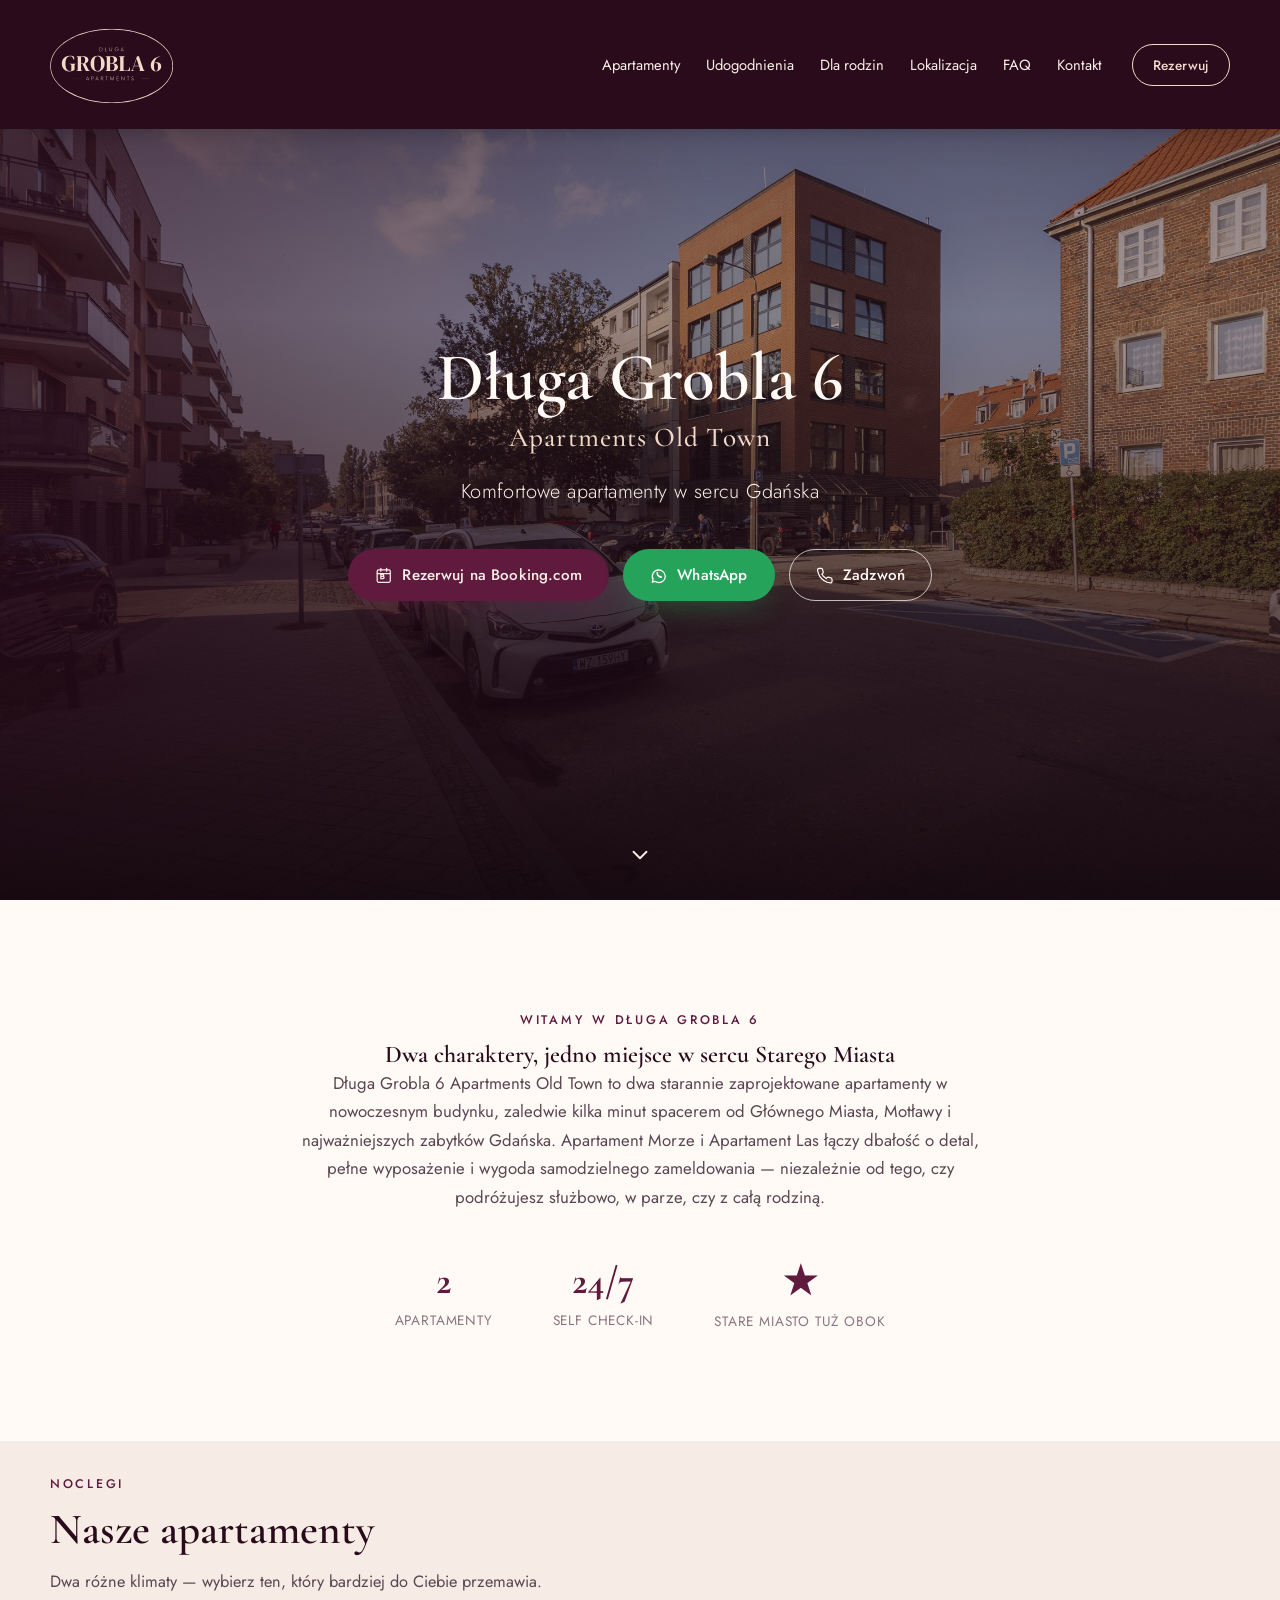
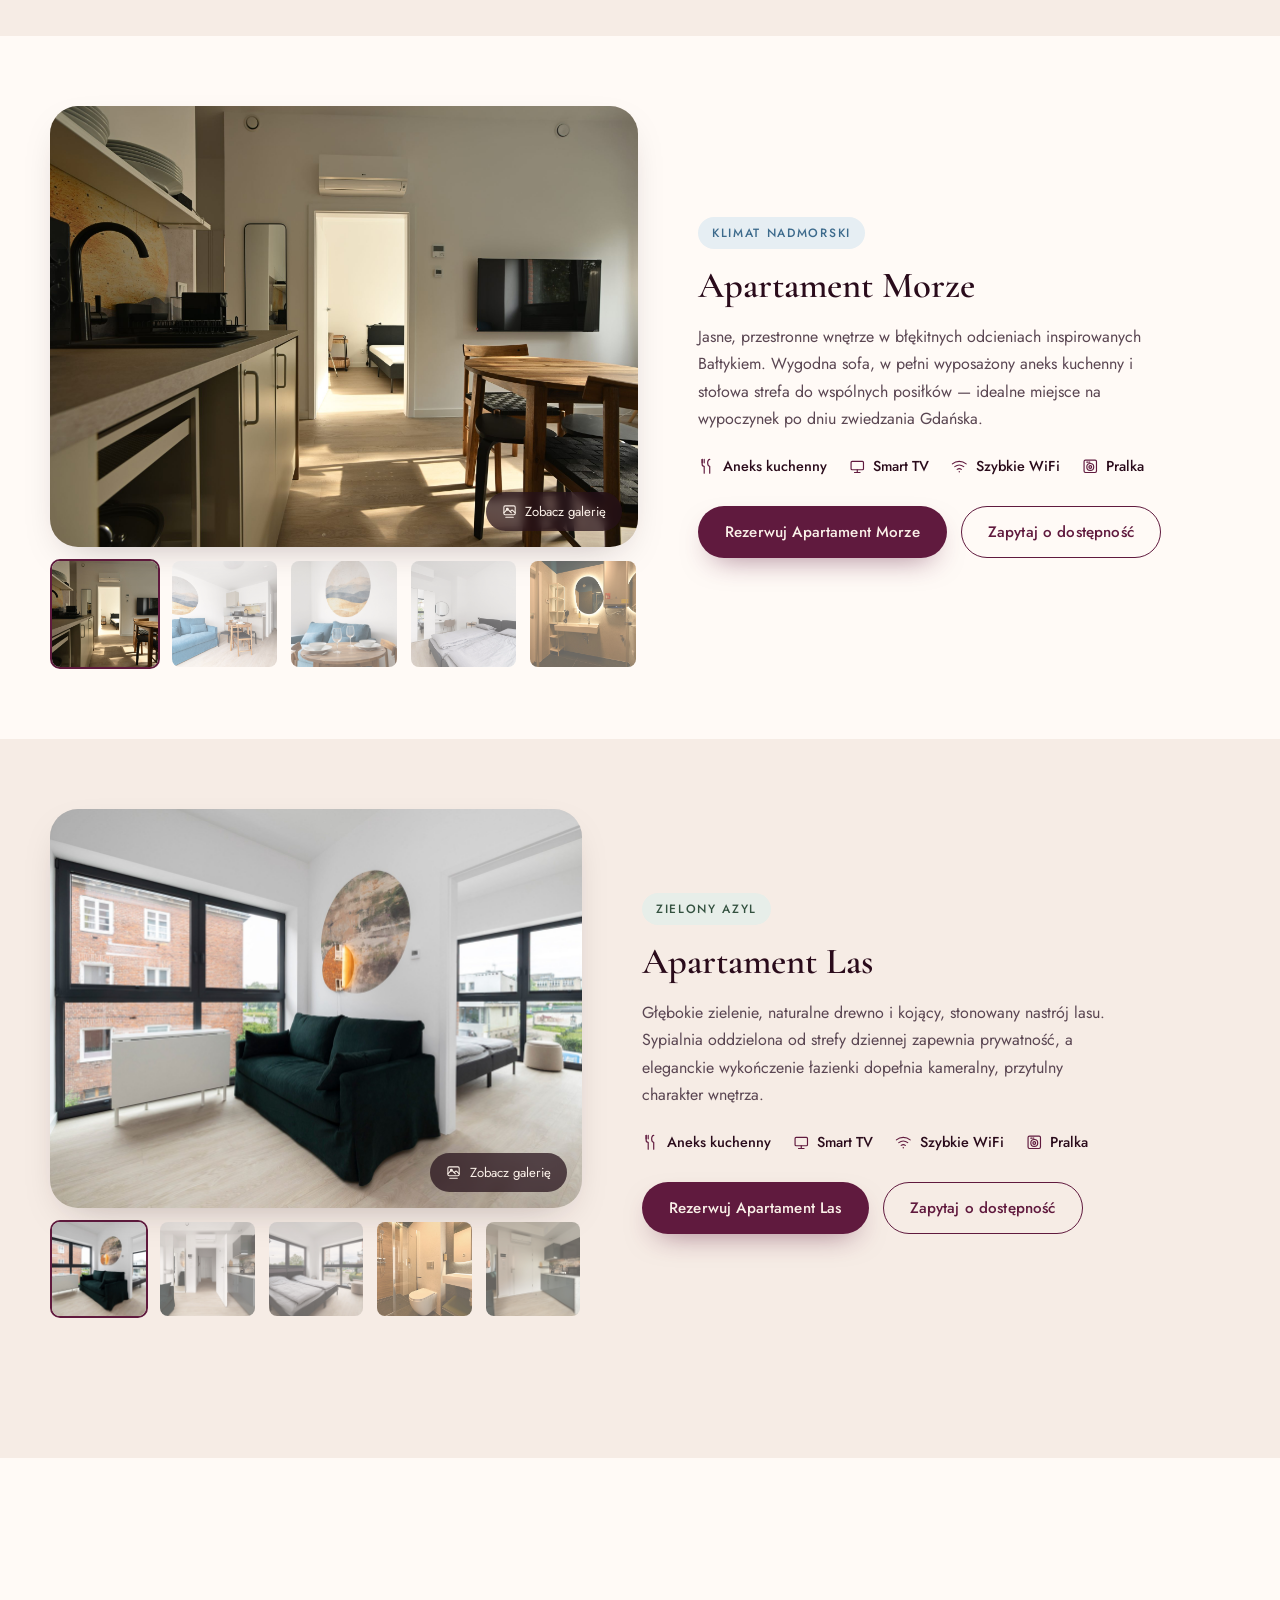
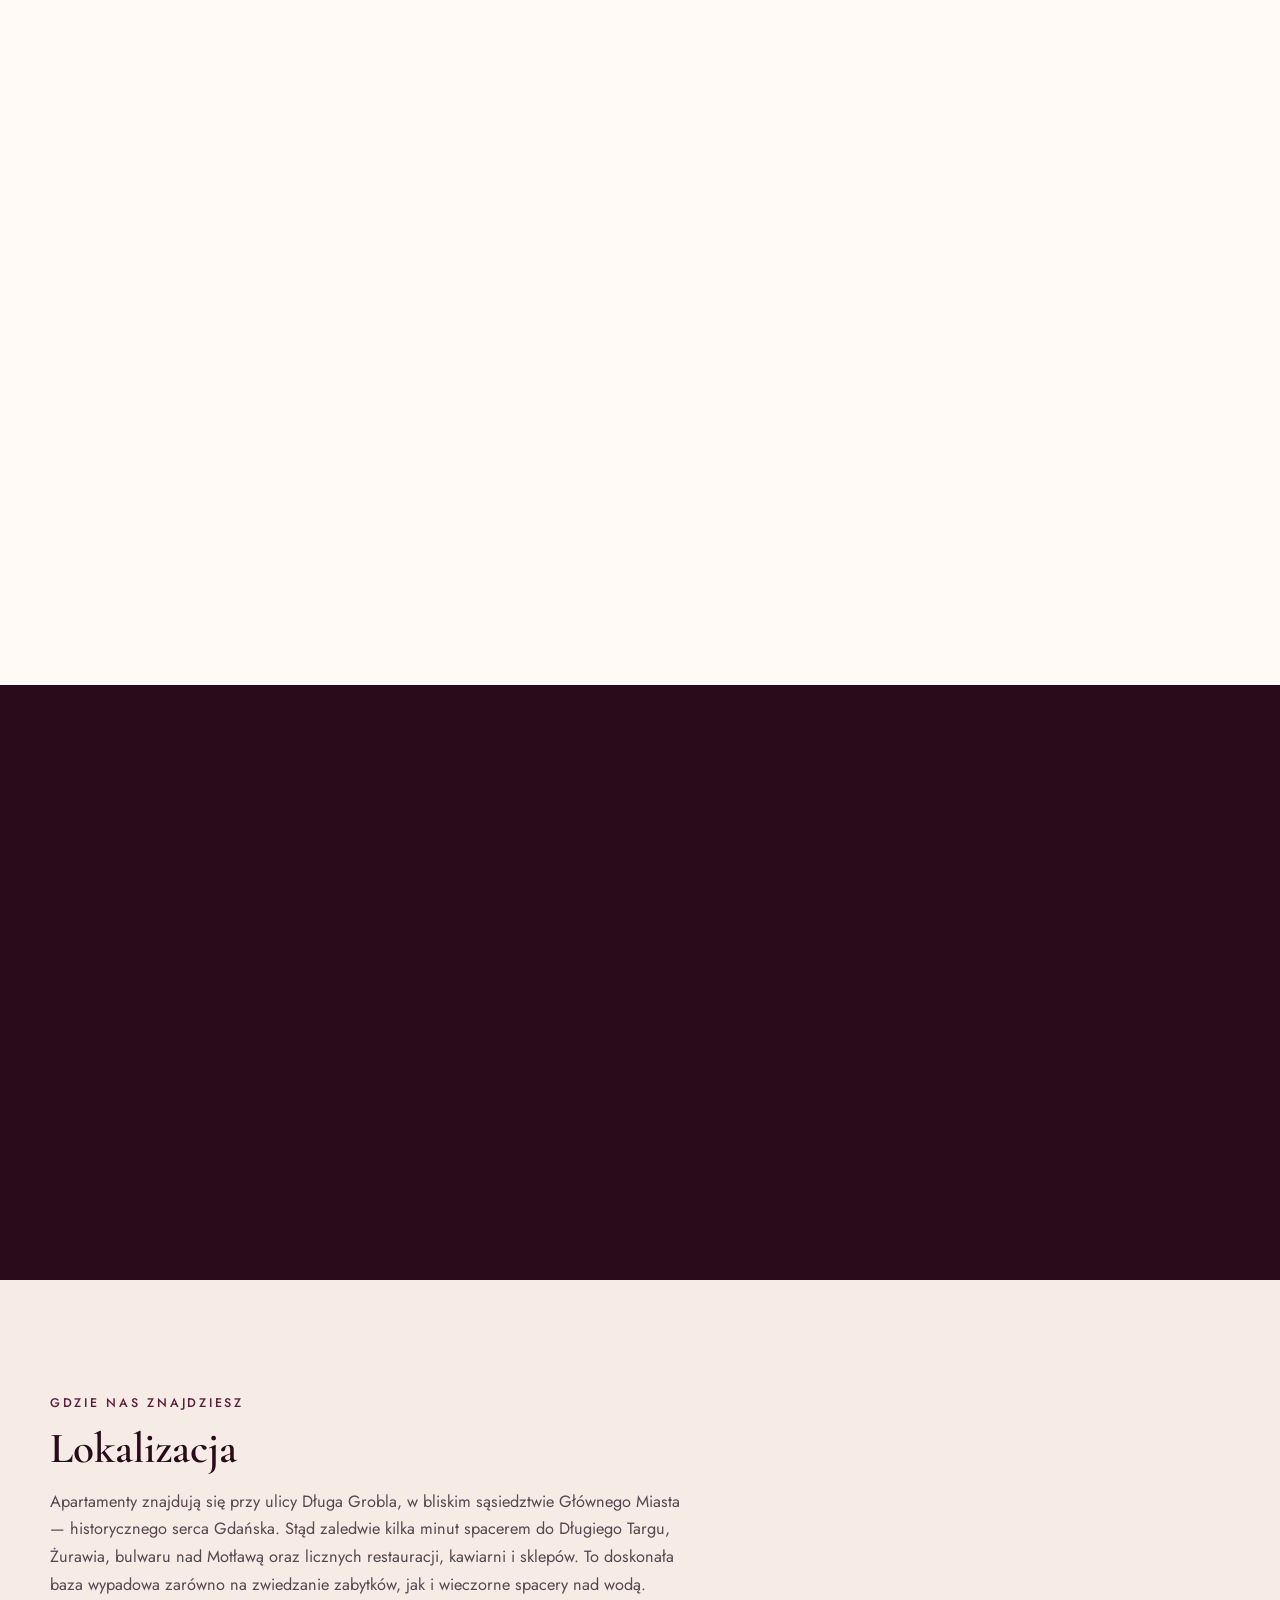
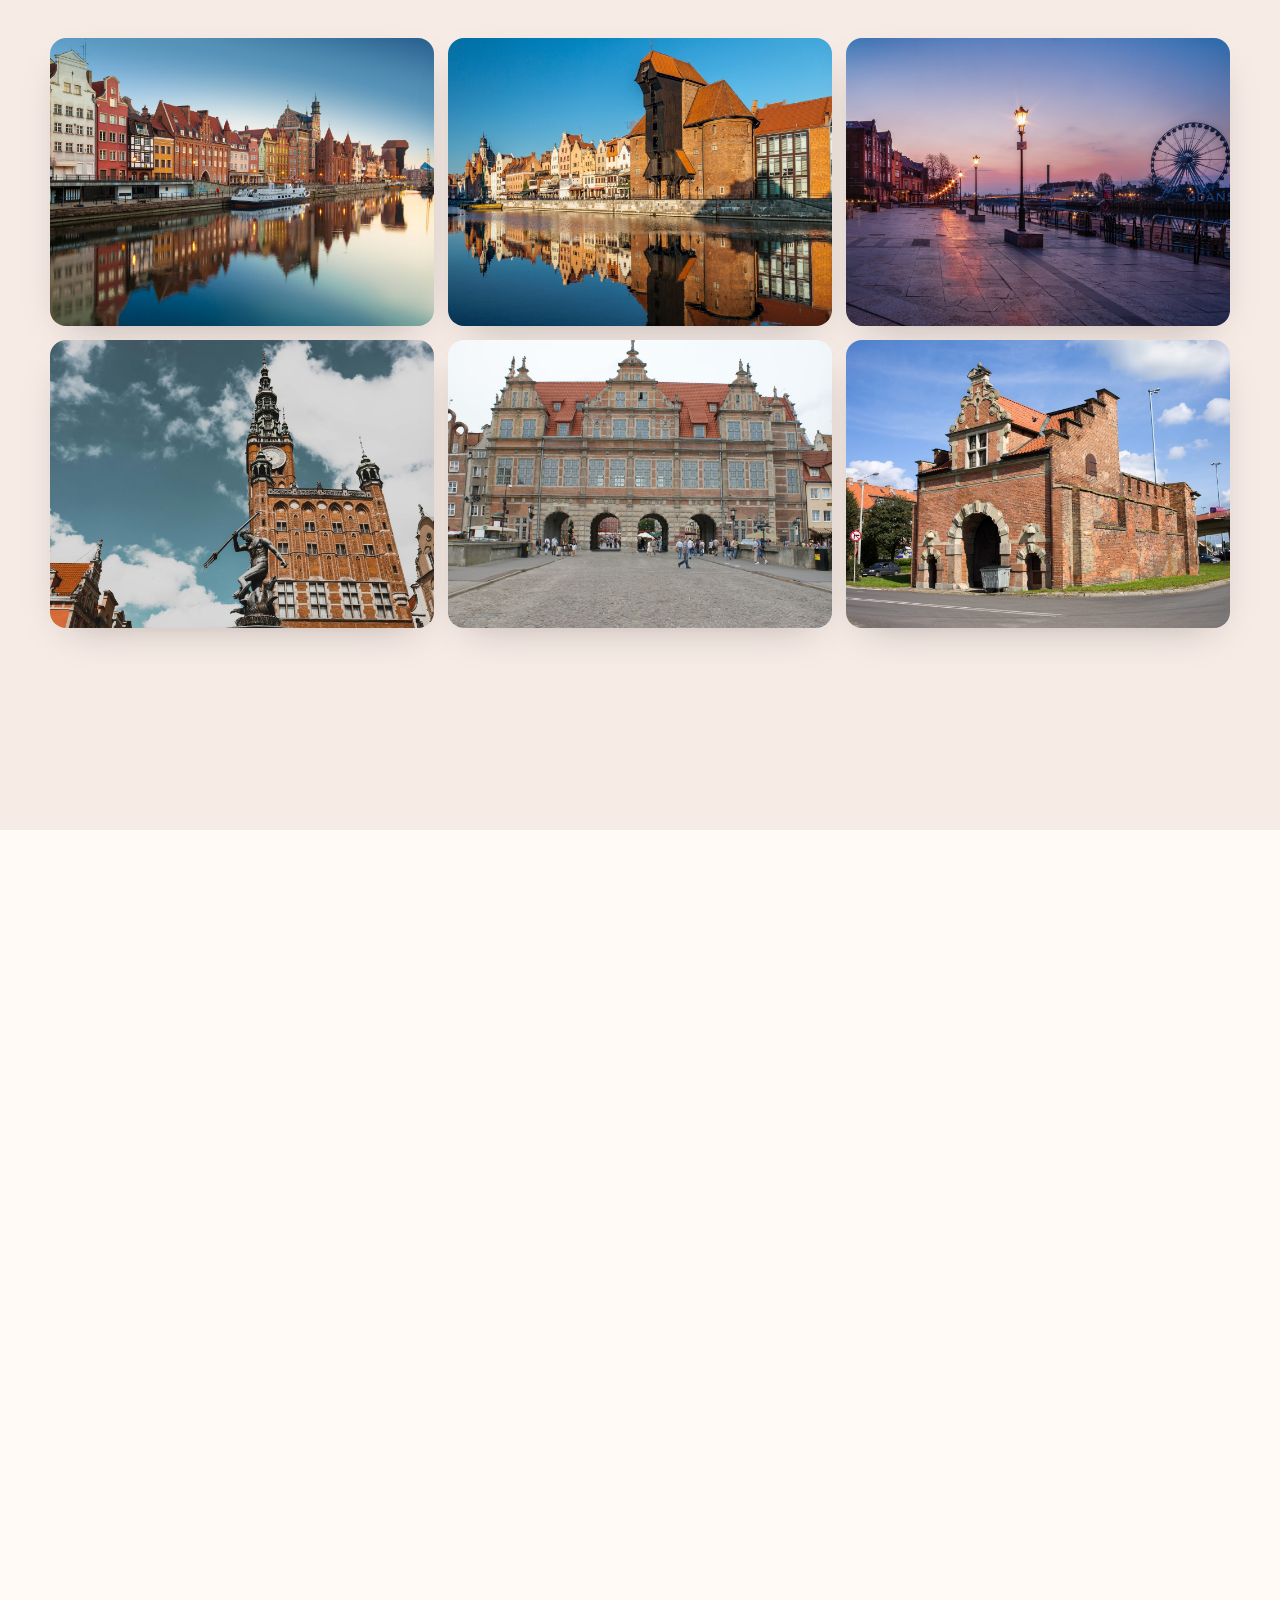
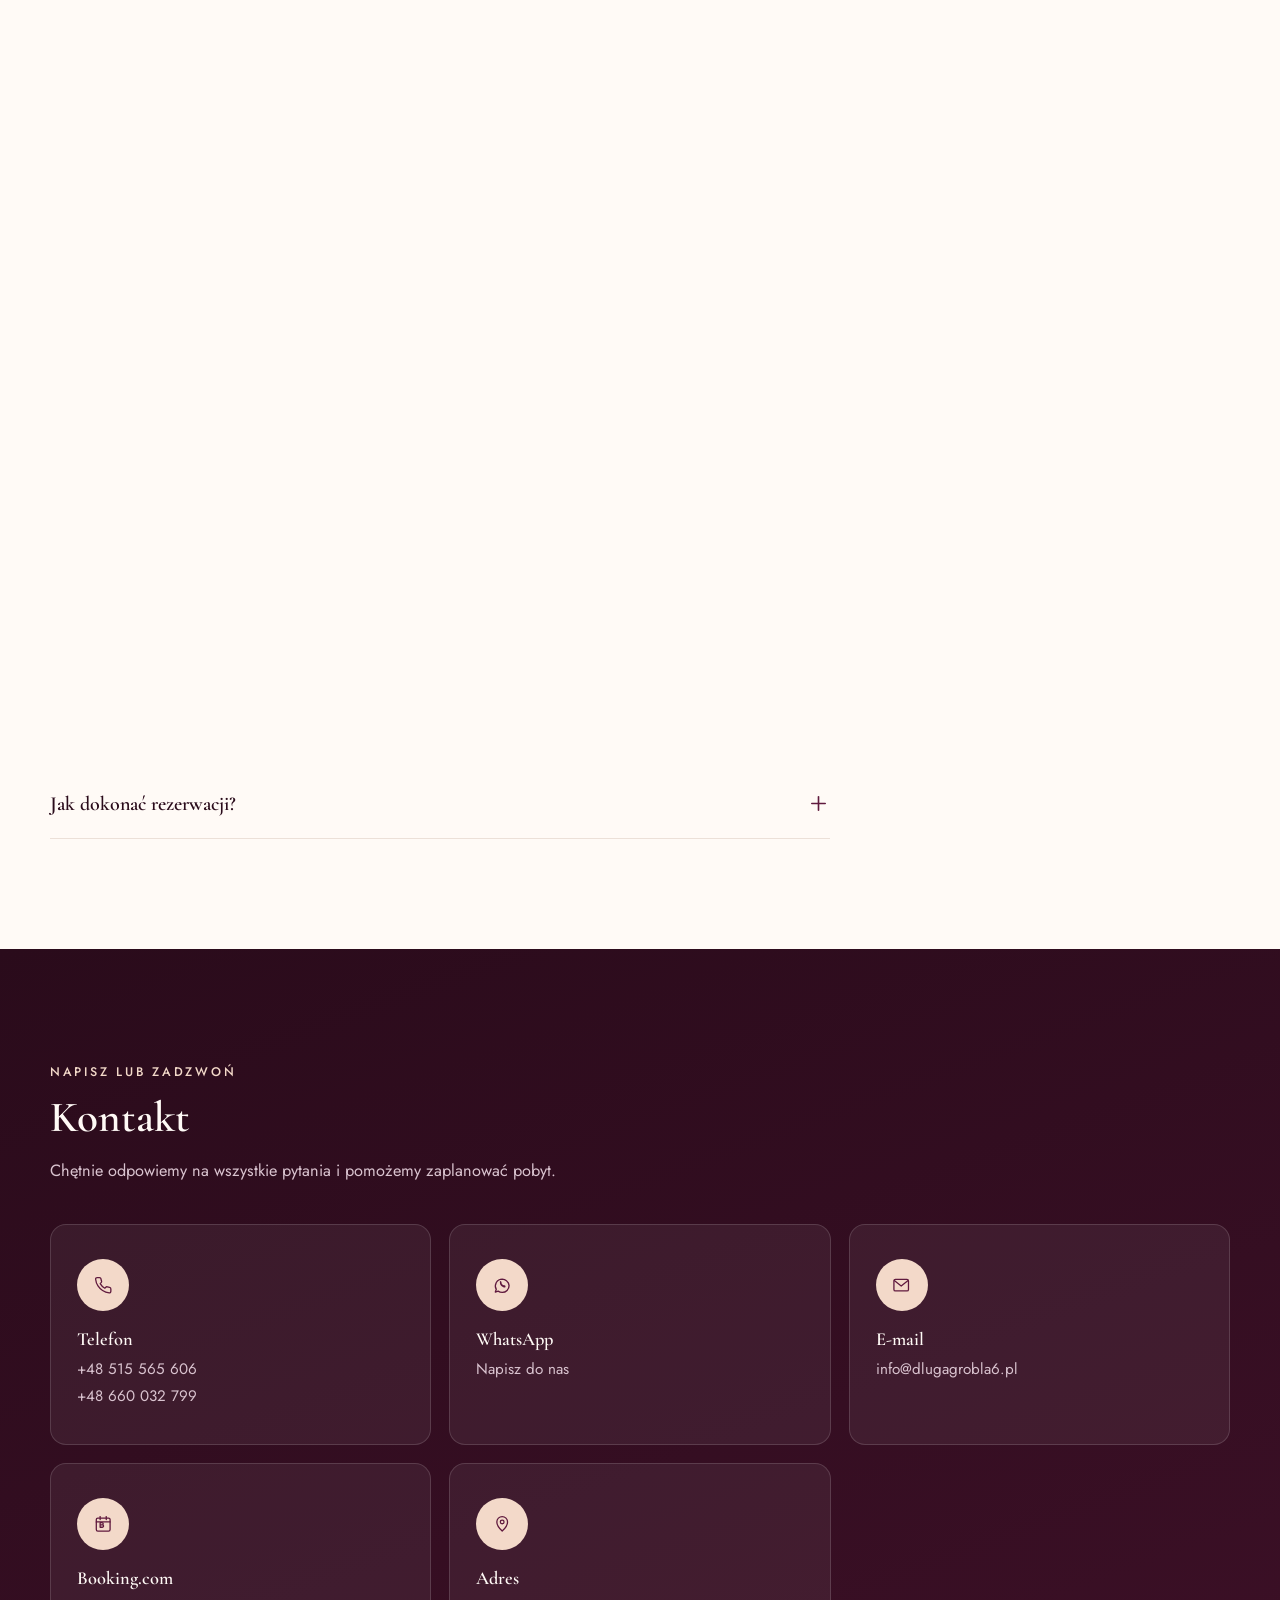
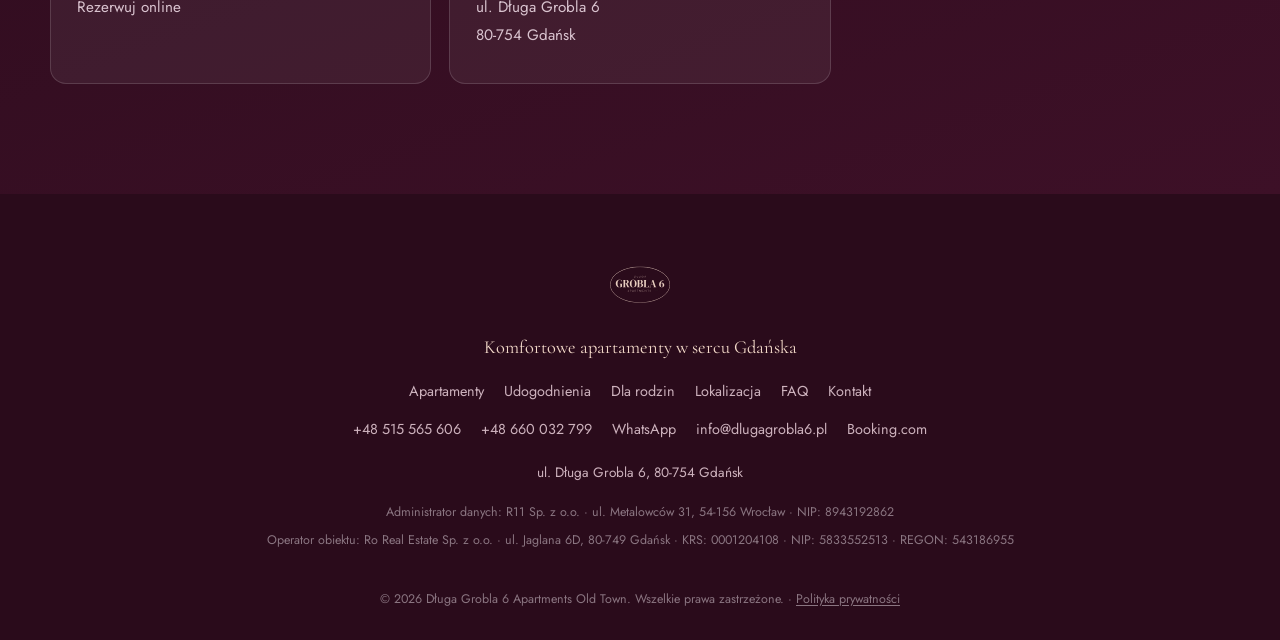
==== commit 056db346: "Fix gallery image paths Co-Authored-By: Claude Sonnet 5 <noreply@anthropic.com>" ====
--- a/index.html
+++ b/index.html
@@ -183,13 +183,13 @@
       <div class="container apt-grid">
         <div class="apt-gallery" data-gallery="morze">
           <div class="apt-gallery-main">
-            <img src="assets/images/morze/FOT_2403_g%C5%82o%CC%81wne.JPG" alt="Apartament Morze — strefa dzienna" class="apt-main-img" data-index="0" loading="lazy">
+            <img src="assets/images/morze/FOT_2403_glowne.JPG" alt="Apartament Morze — strefa dzienna" class="apt-main-img" data-index="0" loading="lazy">
             <button class="gallery-open" data-open-lightbox="morze" data-open-index="0" aria-label="Otwórz galerię Apartamentu Morze">
               <svg class="icon"><use href="#icon-gallery"></use></svg> Zobacz galerię
             </button>
           </div>
           <div class="apt-thumbs">
-            <button class="apt-thumb is-active" data-src="assets/images/morze/FOT_2403_g%C5%82o%CC%81wne.JPG" data-index="0" aria-label="Zdjęcie 1"><img src="assets/images/morze/FOT_2403_g%C5%82o%CC%81wne.JPG" alt="" loading="lazy"></button>
+            <button class="apt-thumb is-active" data-src="assets/images/morze/FOT_2403_glowne.JPG" data-index="0" aria-label="Zdjęcie 1"><img src="assets/images/morze/FOT_2403_glowne.JPG" alt="" loading="lazy"></button>
             <button class="apt-thumb" data-src="assets/images/morze/_RT_3499.JPG" data-index="1" aria-label="Zdjęcie 2"><img src="assets/images/morze/_RT_3499.JPG" alt="" loading="lazy"></button>
             <button class="apt-thumb" data-src="assets/images/morze/_RT_3509.JPG" data-index="2" aria-label="Zdjęcie 3"><img src="assets/images/morze/_RT_3509.JPG" alt="" loading="lazy"></button>
             <button class="apt-thumb" data-src="assets/images/morze/_RT_3549.JPG" data-index="3" aria-label="Zdjęcie 4"><img src="assets/images/morze/_RT_3549.JPG" alt="" loading="lazy"></button>
@@ -244,13 +244,13 @@
 
         <div class="apt-gallery" data-gallery="las">
           <div class="apt-gallery-main">
-            <img src="assets/images/las/%20_RT_3611_g%C5%82o%CC%81wne.JPG" alt="Apartament Las — strefa dzienna" class="apt-main-img" data-index="0" loading="lazy">
+            <img src="assets/images/las/_RT_3611_glowne.JPG" alt="Apartament Las — strefa dzienna" class="apt-main-img" data-index="0" loading="lazy">
             <button class="gallery-open" data-open-lightbox="las" data-open-index="0" aria-label="Otwórz galerię Apartamentu Las">
               <svg class="icon"><use href="#icon-gallery"></use></svg> Zobacz galerię
             </button>
           </div>
           <div class="apt-thumbs">
-            <button class="apt-thumb is-active" data-src="assets/images/las/%20_RT_3611_g%C5%82o%CC%81wne.JPG" data-index="0" aria-label="Zdjęcie 1"><img src="assets/images/las/%20_RT_3611_g%C5%82o%CC%81wne.JPG" alt="" loading="lazy"></button>
+            <button class="apt-thumb is-active" data-src="assets/images/las/_RT_3611_glowne.JPG" data-index="0" aria-label="Zdjęcie 1"><img src="assets/images/las/_RT_3611_glowne.JPG" alt="" loading="lazy"></button>
             <button class="apt-thumb" data-src="assets/images/las/_RT_3633.JPG" data-index="1" aria-label="Zdjęcie 2"><img src="assets/images/las/_RT_3633.JPG" alt="" loading="lazy"></button>
             <button class="apt-thumb" data-src="assets/images/las/_RT_3647.JPG" data-index="2" aria-label="Zdjęcie 3"><img src="assets/images/las/_RT_3647.JPG" alt="" loading="lazy"></button>
             <button class="apt-thumb" data-src="assets/images/las/FOT_2241.JPG" data-index="3" aria-label="Zdjęcie 4"><img src="assets/images/las/FOT_2241.JPG" alt="" loading="lazy"></button>
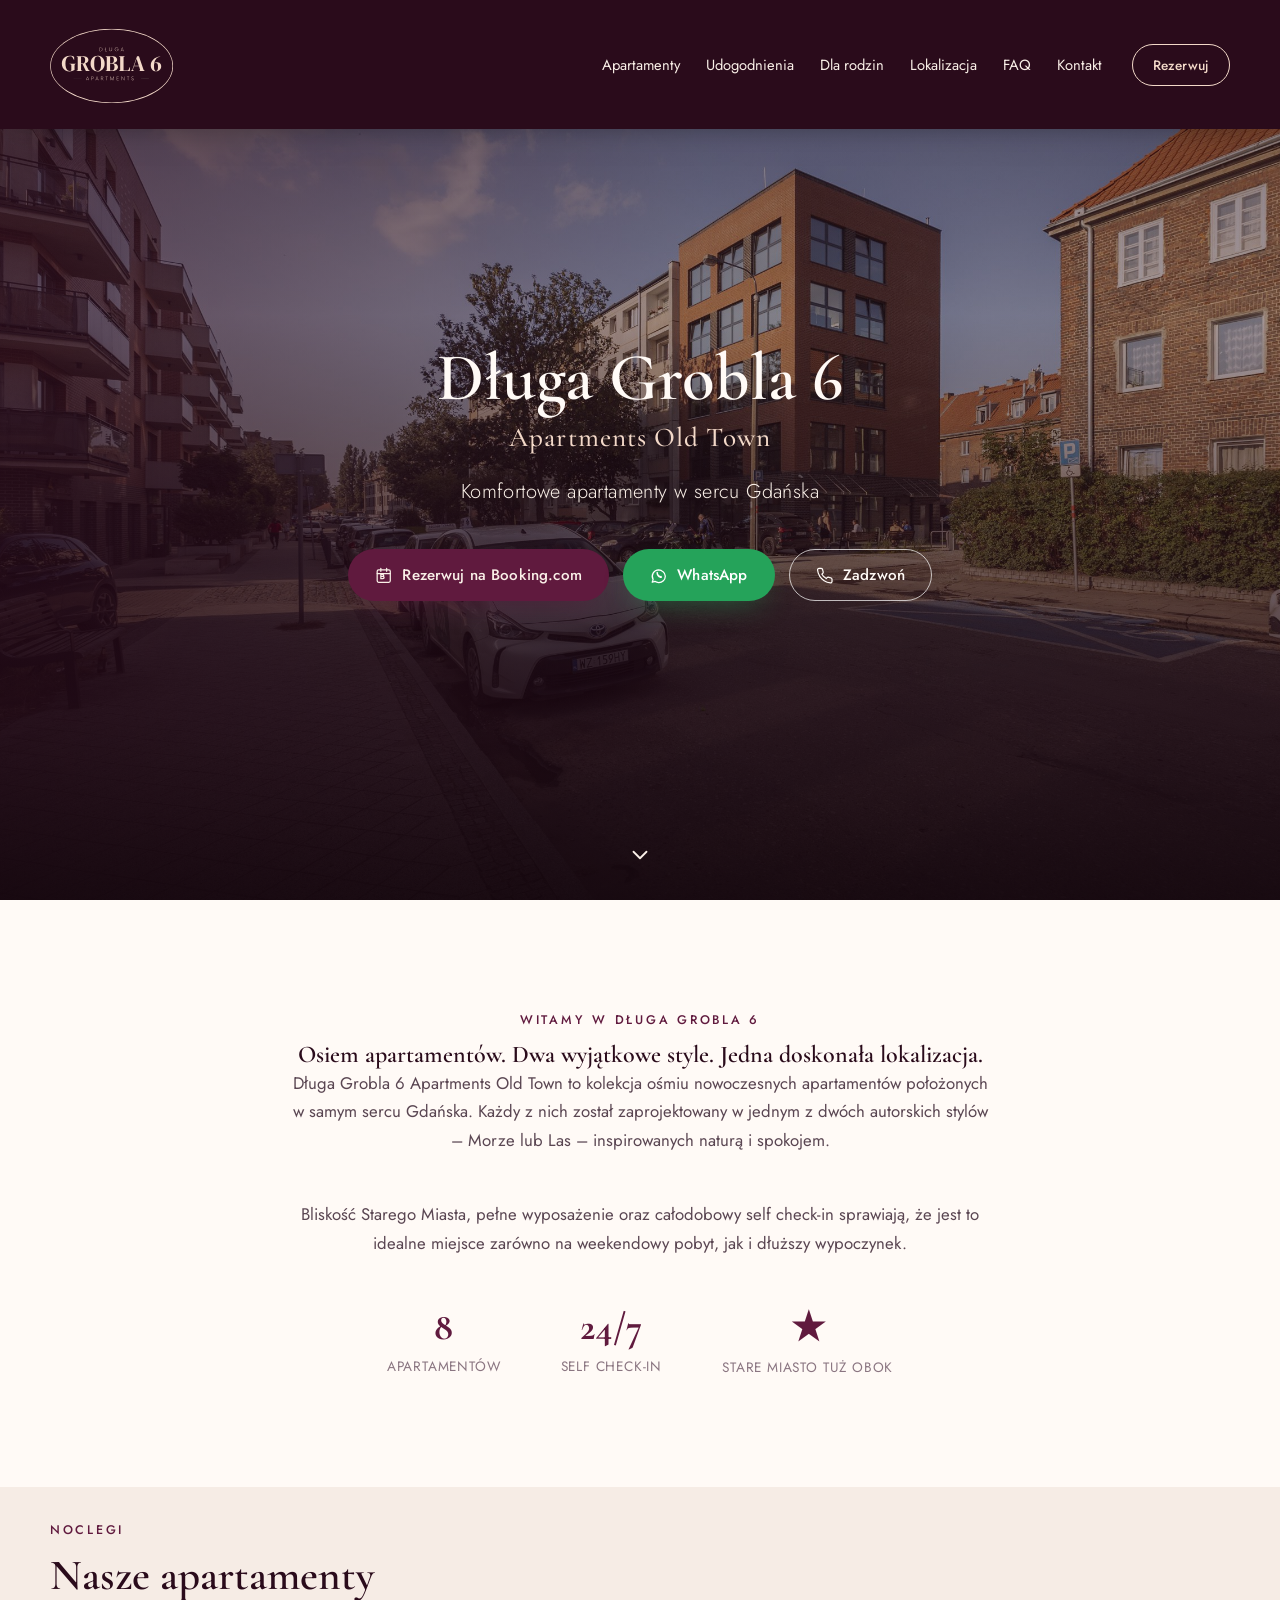
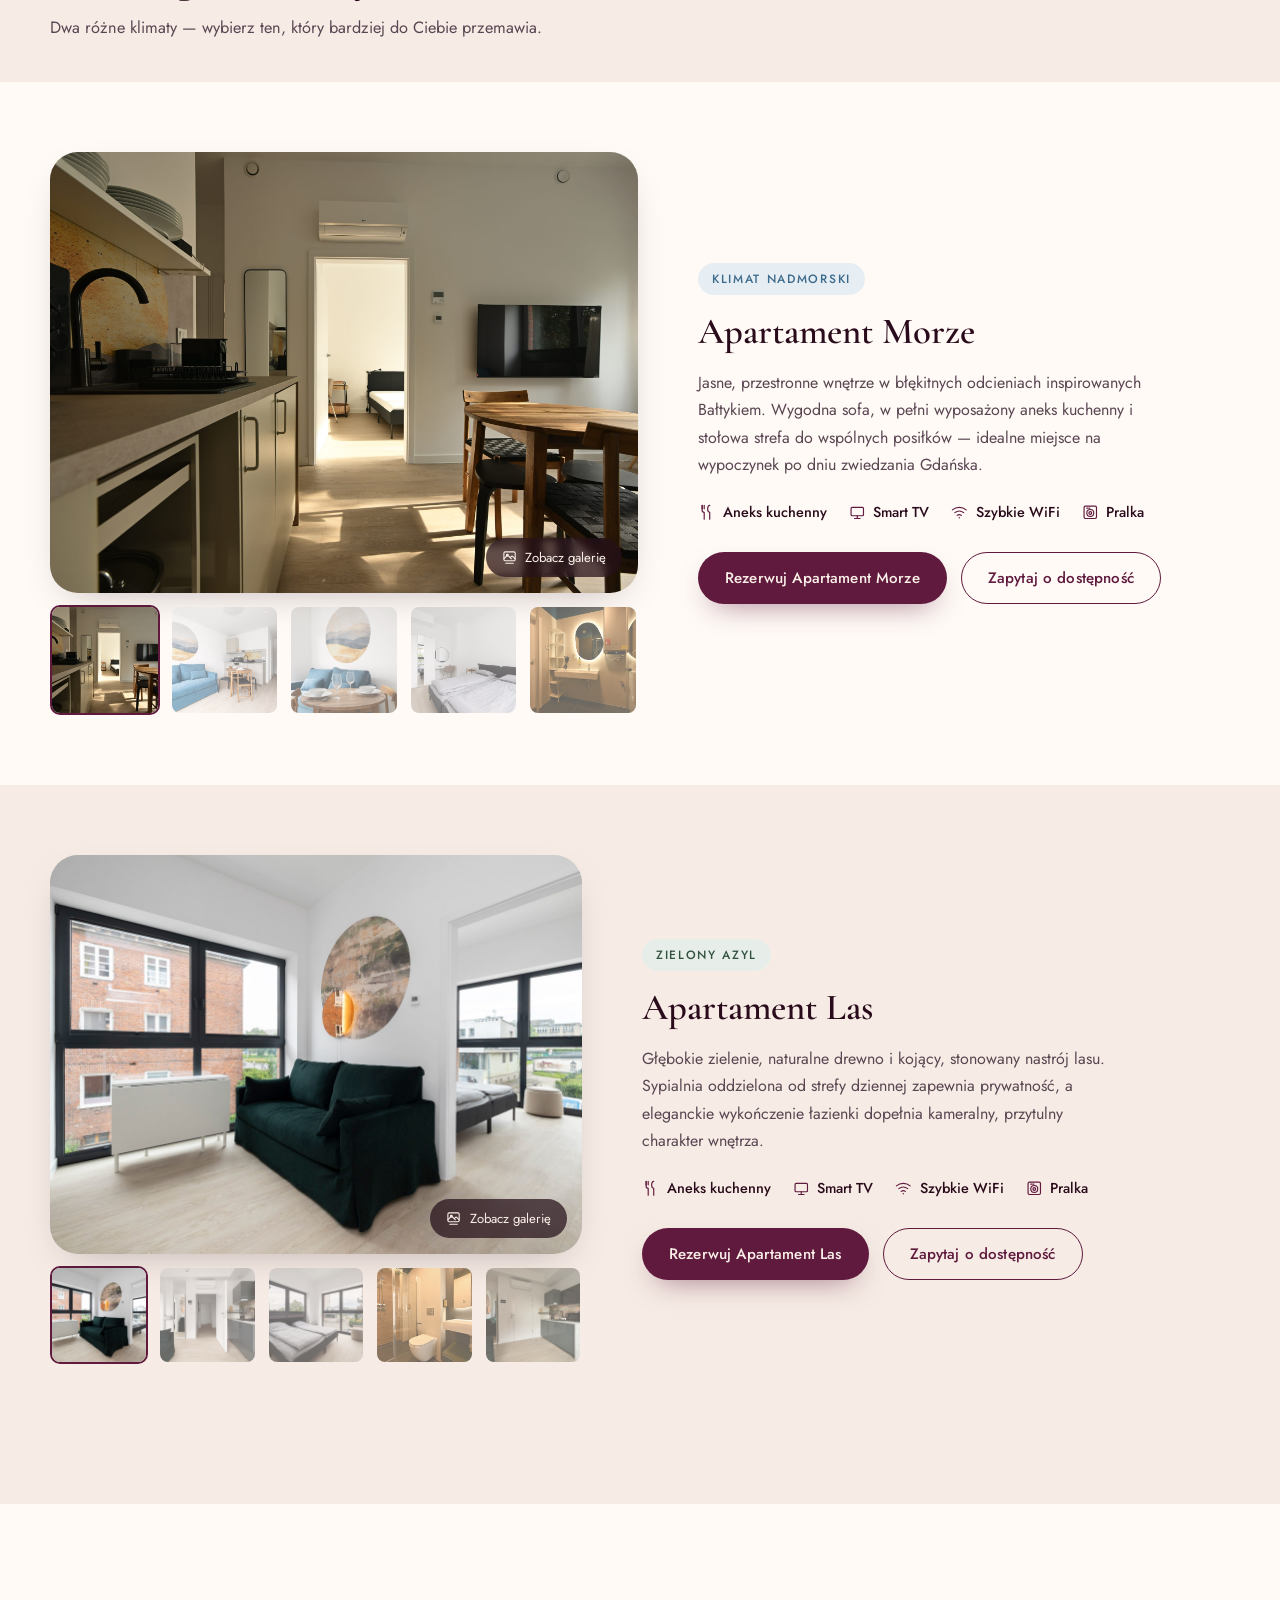
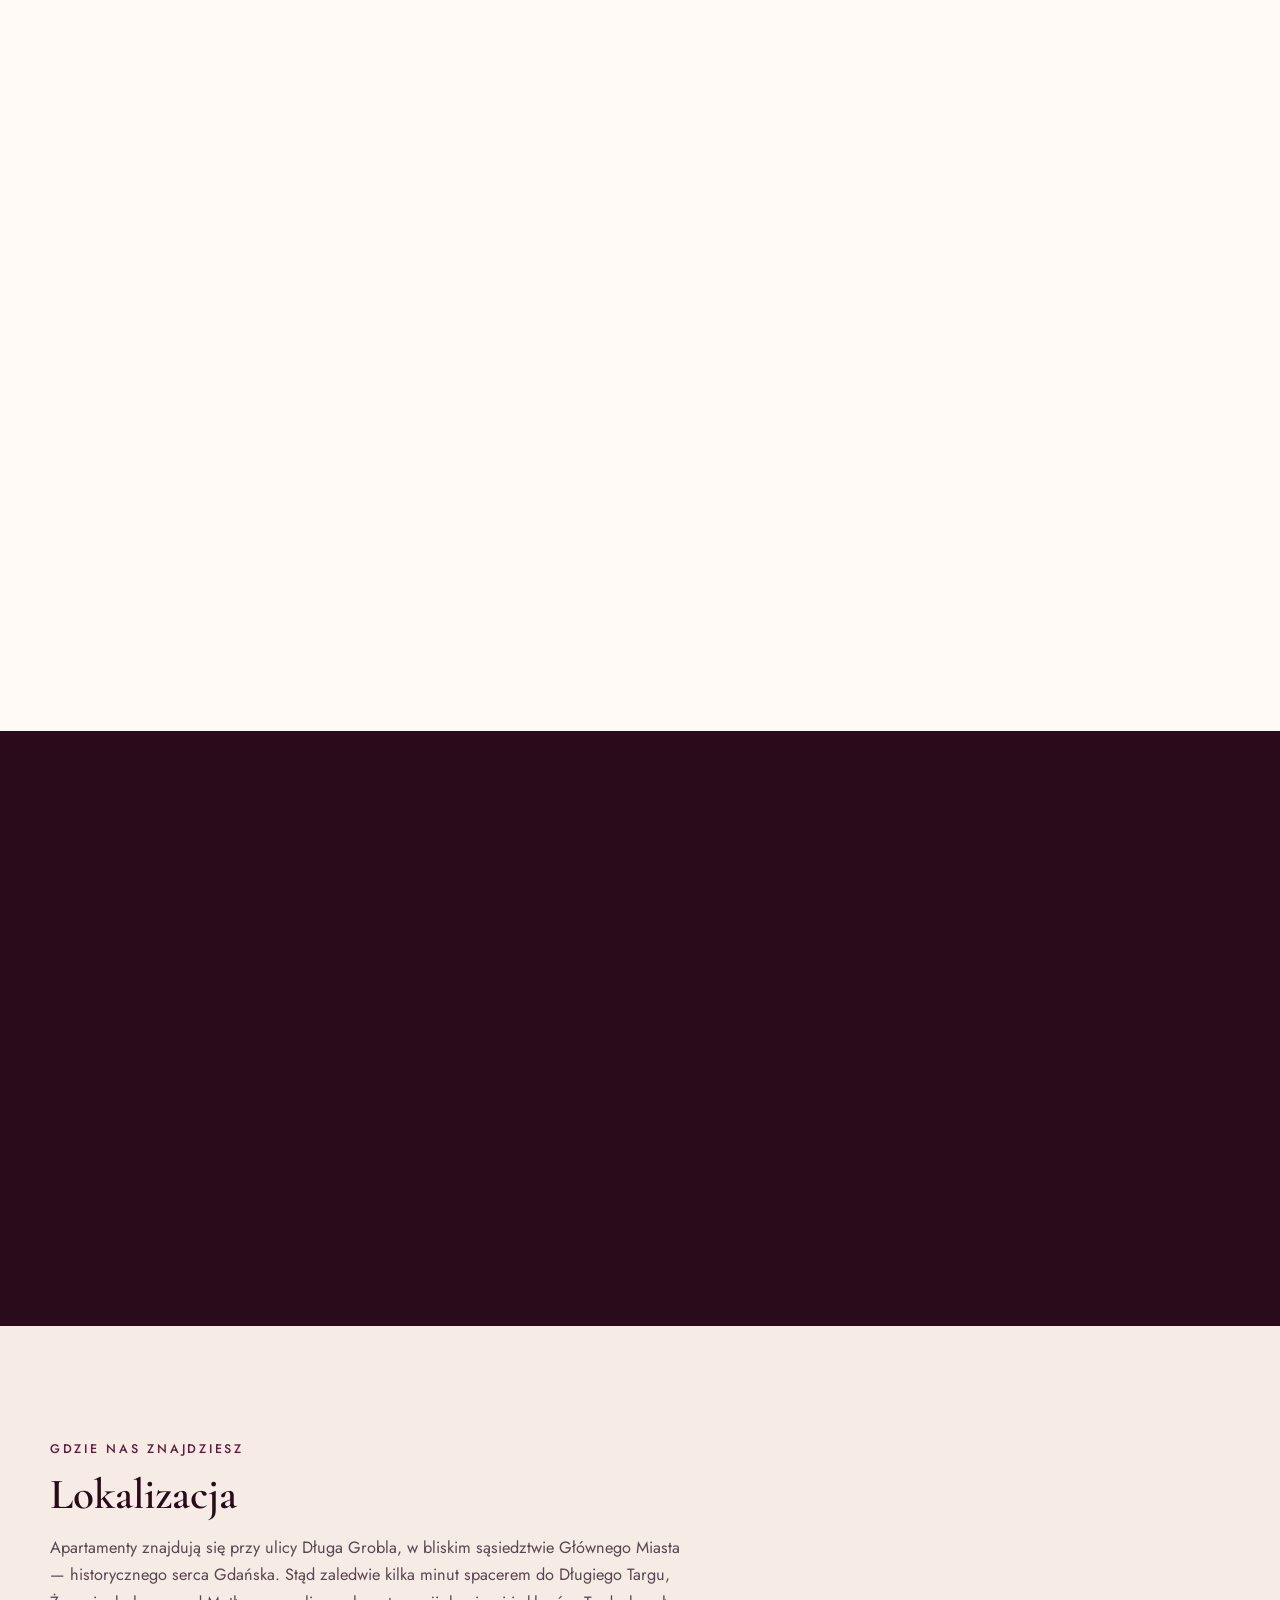
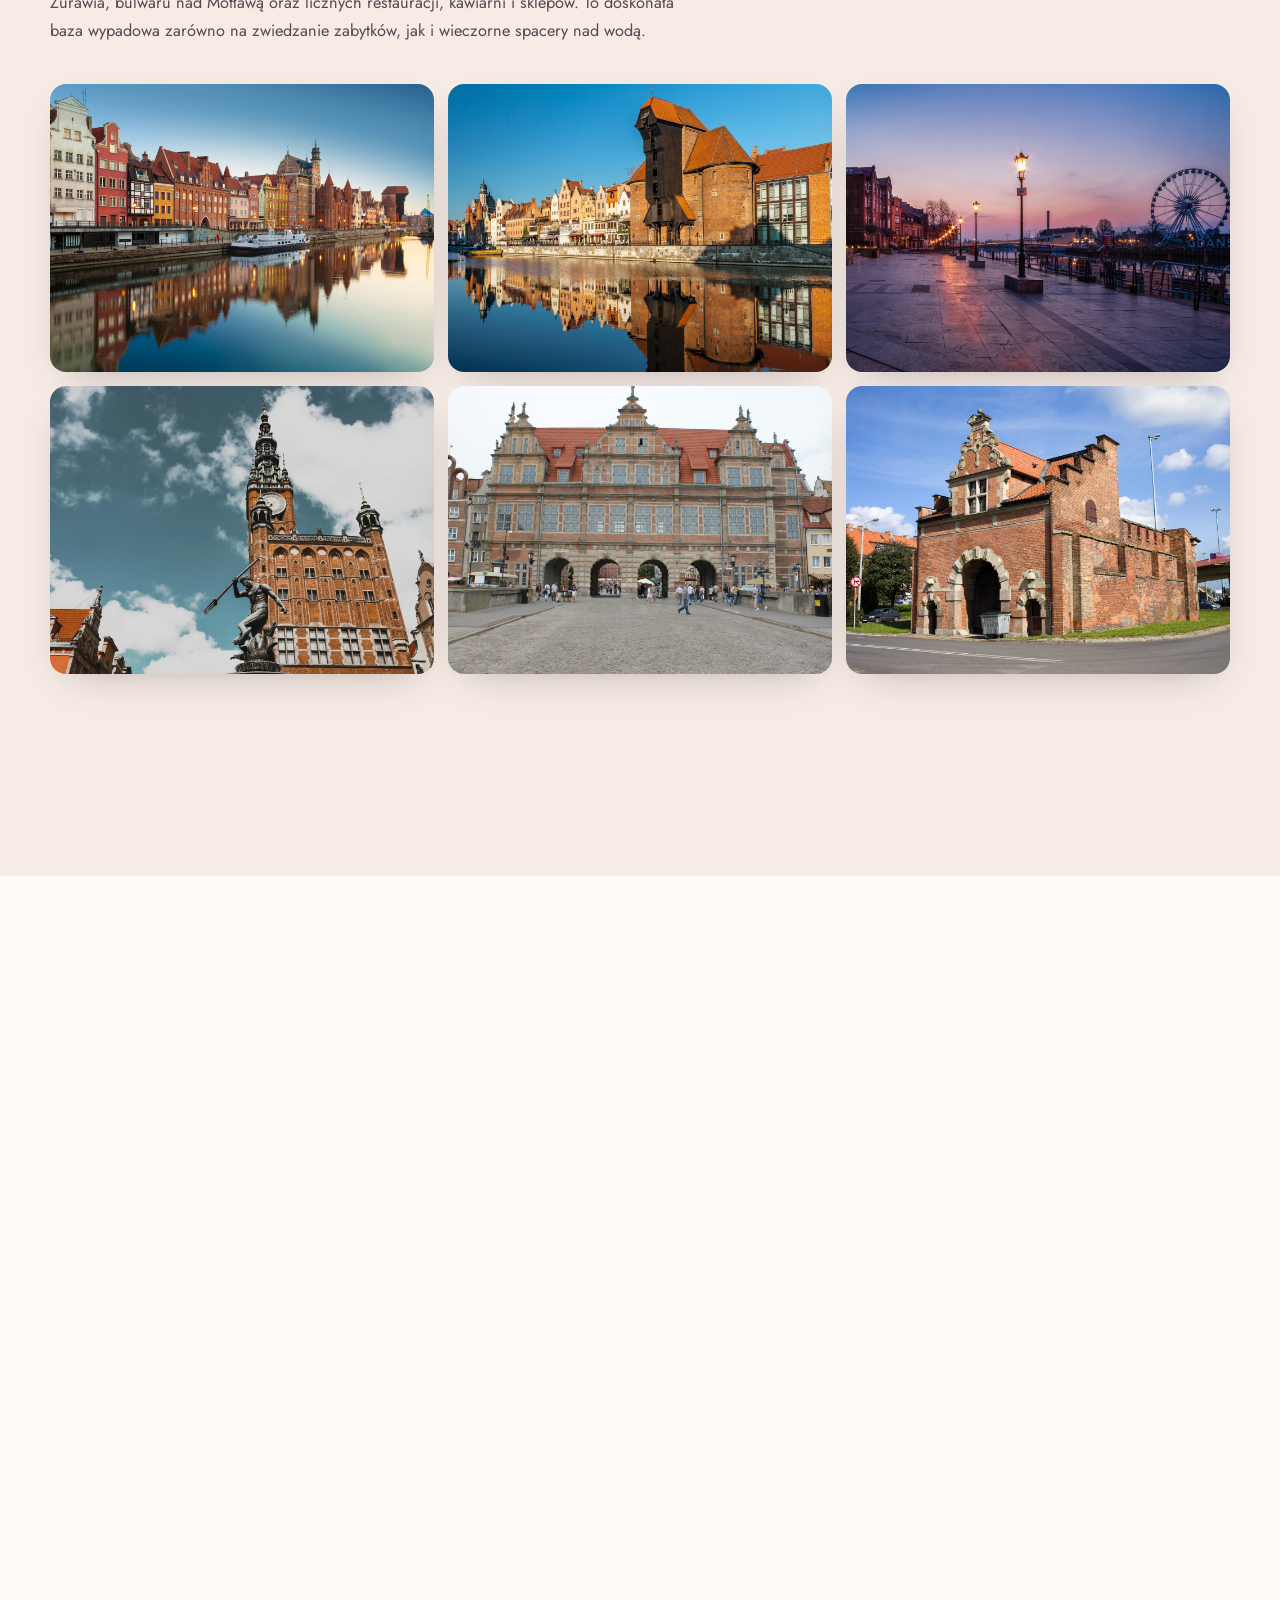
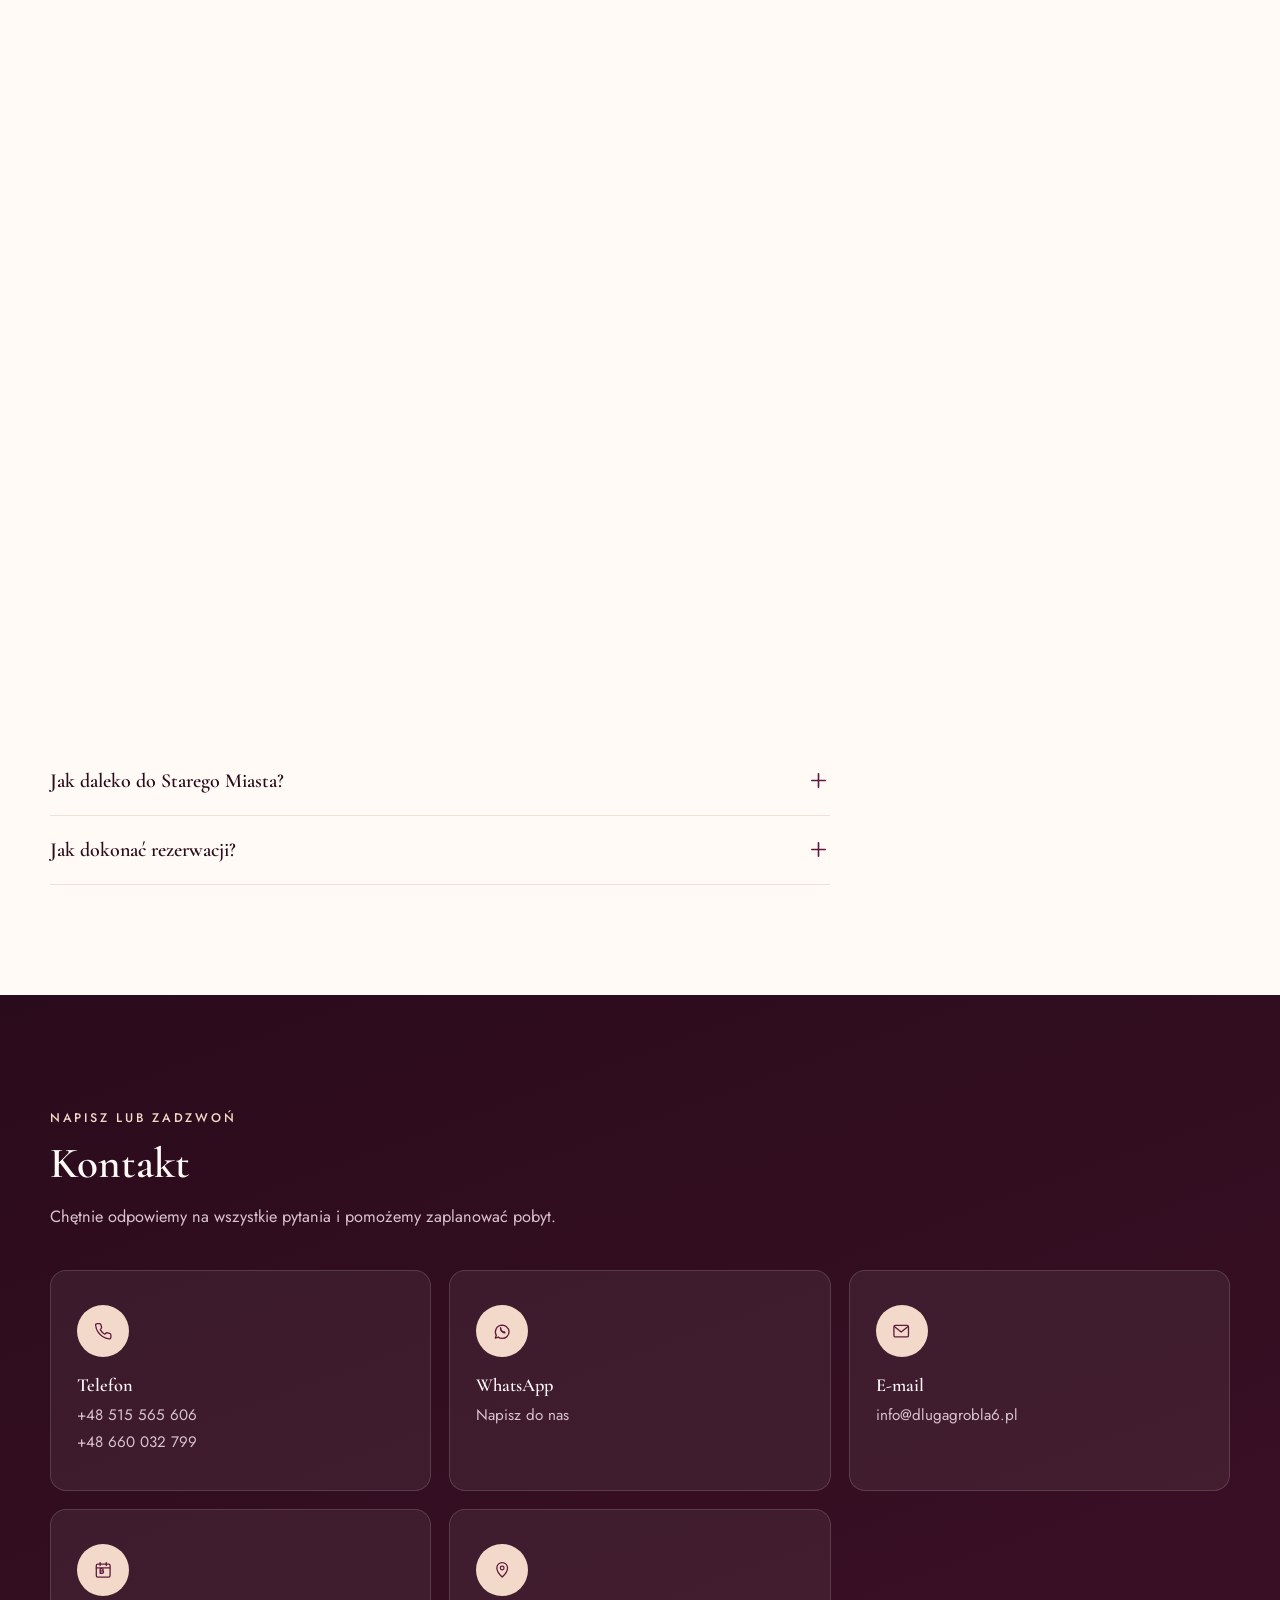
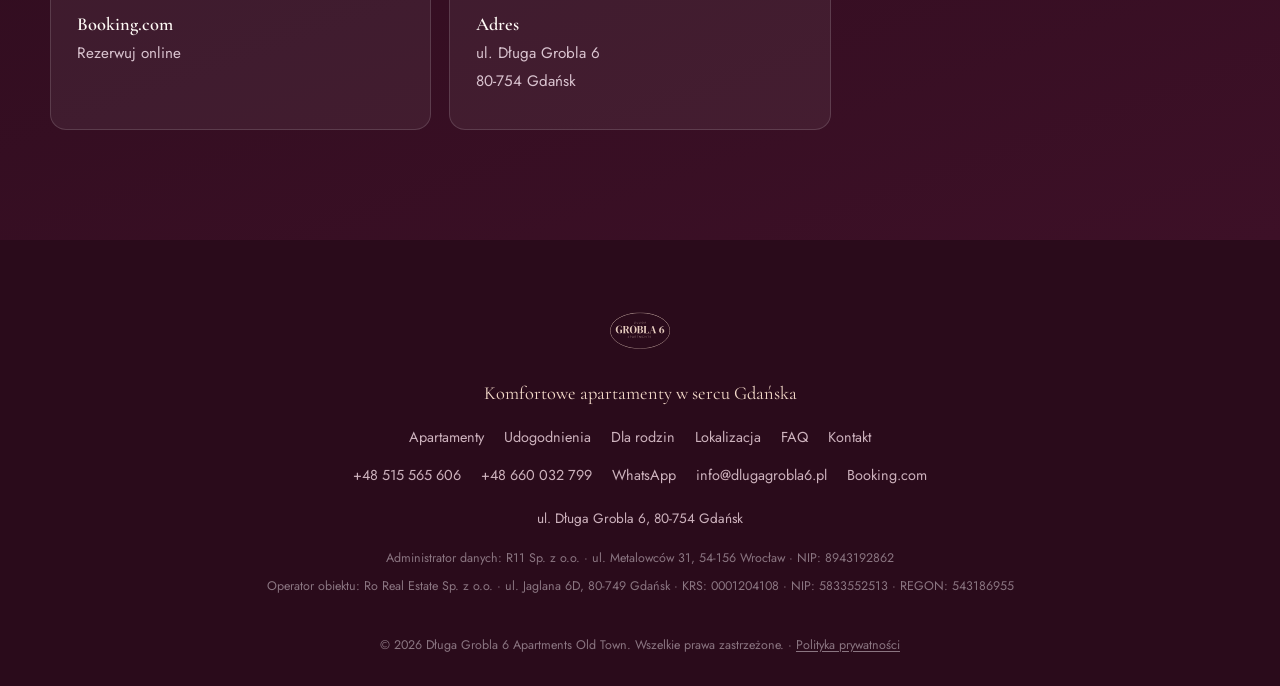
==== commit 08c7734e: "Update intro section and apartment count Co-Authored-By: Claude Sonnet 5 <noreply@anthropic.com>" ====
--- a/index.html
+++ b/index.html
@@ -145,18 +145,21 @@
   <section class="intro" id="intro">
     <div class="container intro-inner">
       <p class="eyebrow reveal" data-reveal>Witamy w Długa Grobla 6</p>
-      <h2 class="reveal" data-reveal>Dwa charaktery, jedno miejsce w sercu Starego Miasta</h2>
+      <h2 class="reveal" data-reveal>Osiem apartamentów. Dwa wyjątkowe style. Jedna doskonała lokalizacja.</h2>
       <p class="intro-text reveal" data-reveal>
-        Długa Grobla 6 Apartments Old Town to dwa starannie zaprojektowane apartamenty
-        w nowoczesnym budynku, zaledwie kilka minut spacerem od Głównego Miasta,
-        Motławy i najważniejszych zabytków Gdańska. Apartament Morze i Apartament Las
-        łączy dbałość o detal, pełne wyposażenie i wygoda samodzielnego zameldowania
-        — niezależnie od tego, czy podróżujesz służbowo, w parze, czy z całą rodziną.
+        Długa Grobla 6 Apartments Old Town to kolekcja ośmiu nowoczesnych apartamentów
+        położonych w samym sercu Gdańska. Każdy z nich został zaprojektowany w jednym
+        z dwóch autorskich stylów – Morze lub Las – inspirowanych naturą i spokojem.
+      </p>
+      <p class="intro-text reveal" data-reveal>
+        Bliskość Starego Miasta, pełne wyposażenie oraz całodobowy self check-in
+        sprawiają, że jest to idealne miejsce zarówno na weekendowy pobyt, jak
+        i dłuższy wypoczynek.
       </p>
       <div class="intro-stats">
         <div class="stat reveal" data-reveal>
-          <span class="stat-num">2</span>
-          <span class="stat-label">Apartamenty</span>
+          <span class="stat-num">8</span>
+          <span class="stat-label">Apartamentów</span>
         </div>
         <div class="stat reveal" data-reveal>
           <span class="stat-num">24/7</span>
